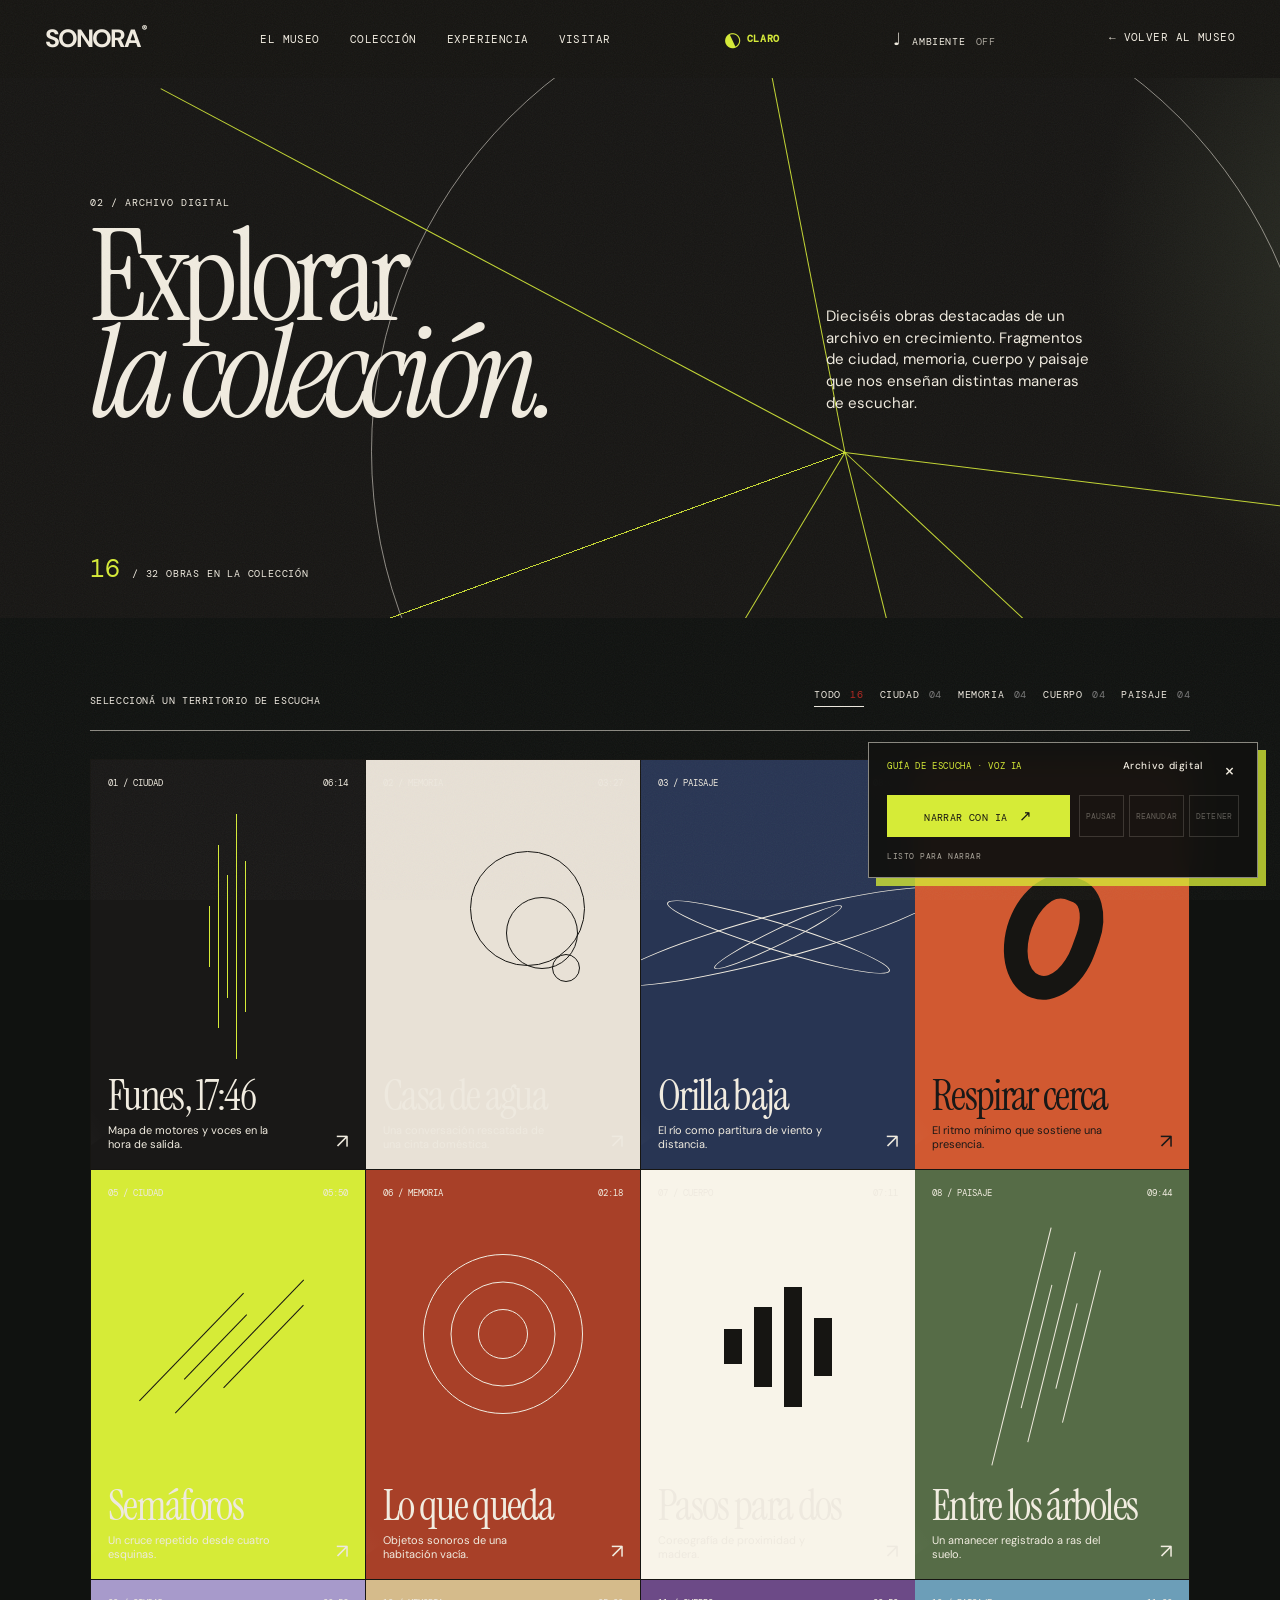
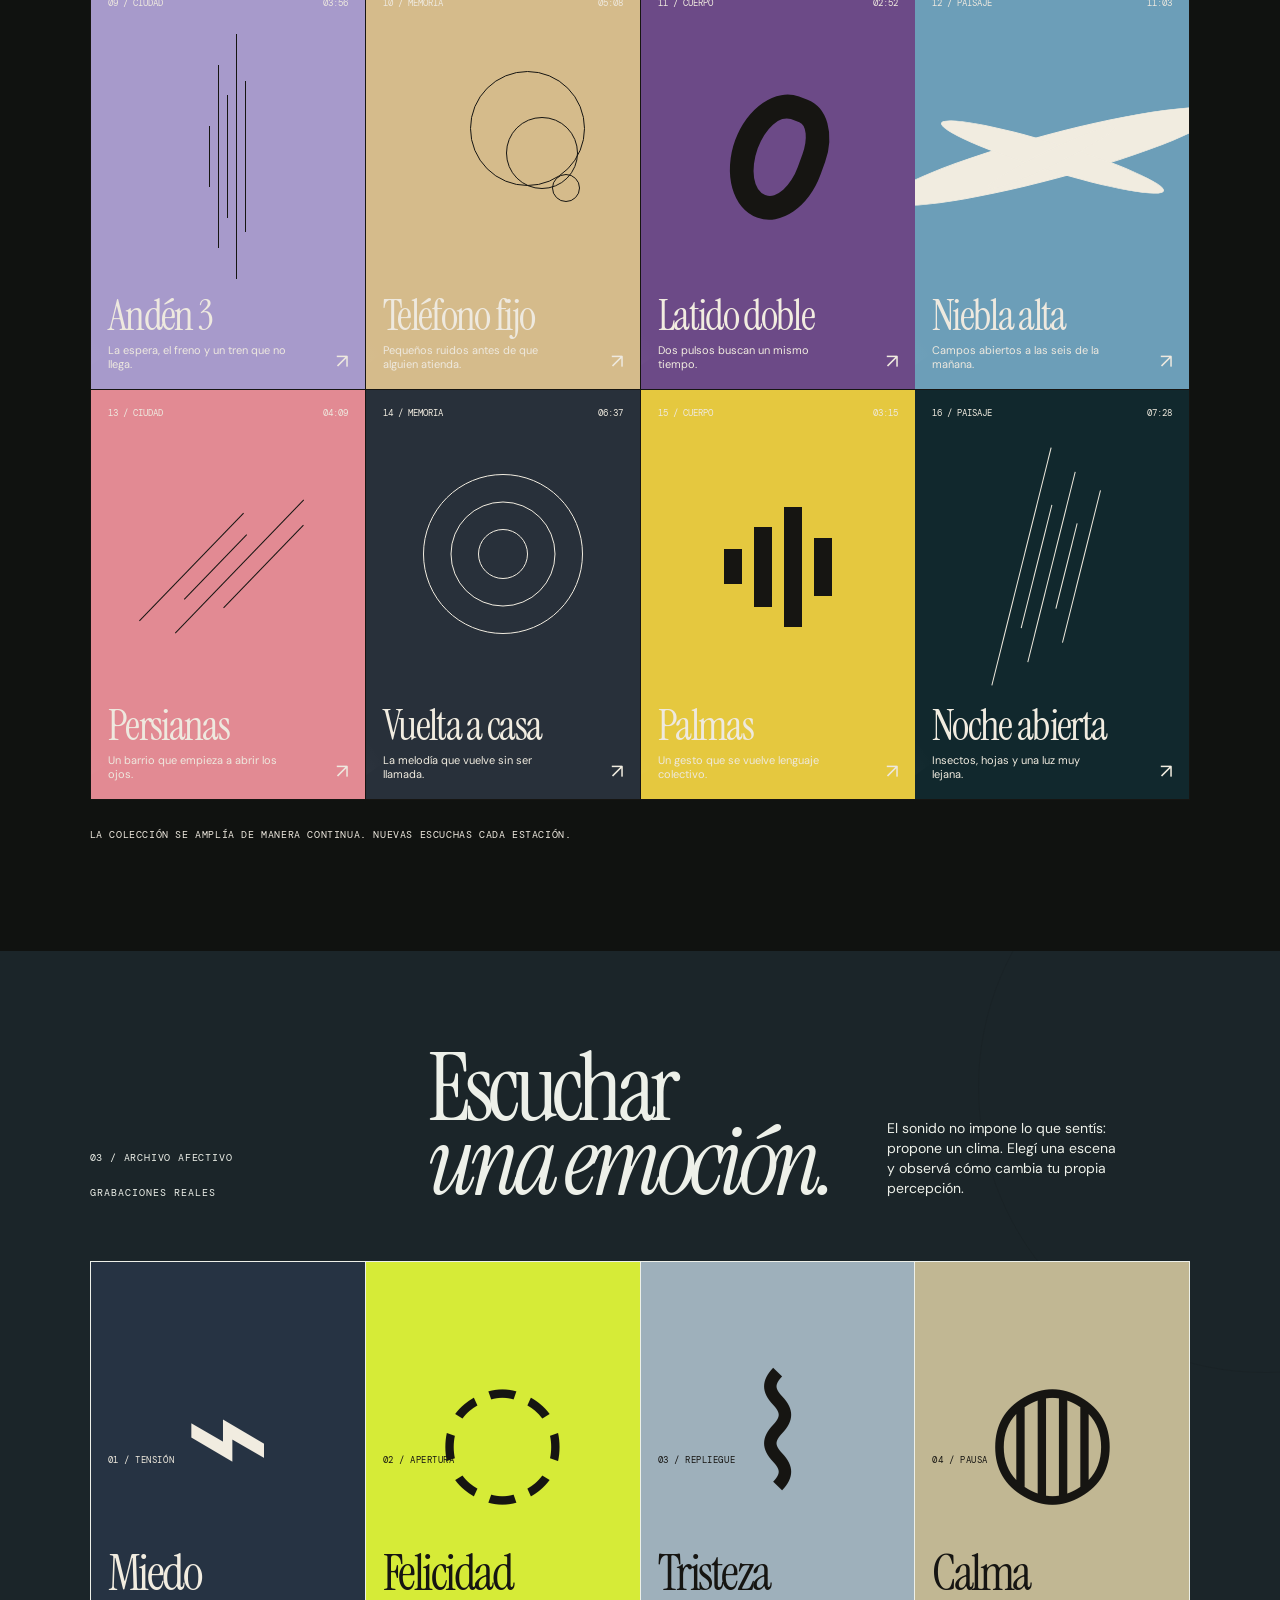
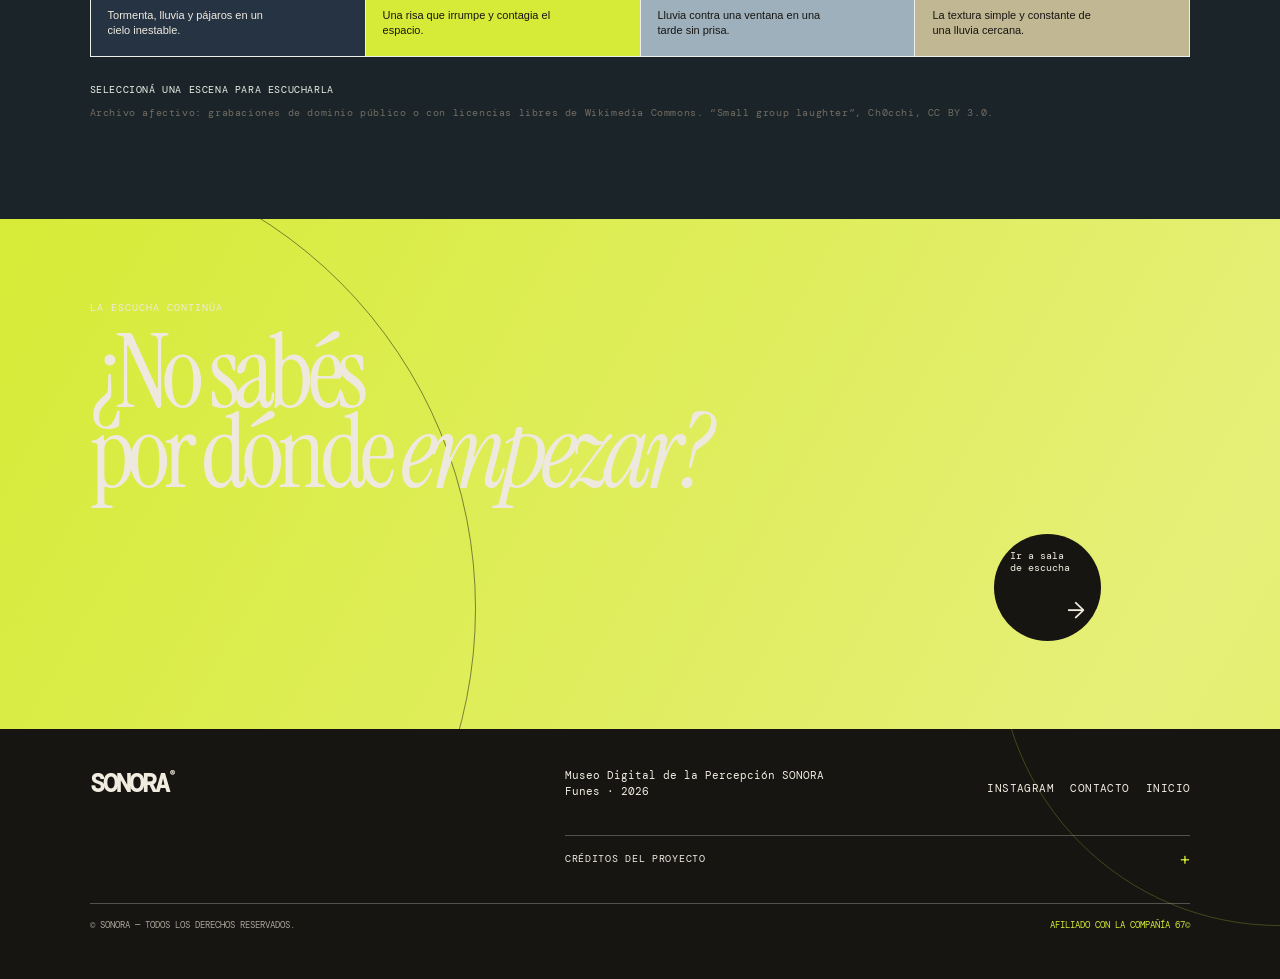
==== coleccion.html @ a147084c "Add files via upload" ====
<!doctype html>
<html lang="es" data-theme="dark">
  <head>
    <meta charset="UTF-8" />
    <meta name="viewport" content="width=device-width, initial-scale=1.0" />
    <meta name="theme-color" content="#171614" />
    <meta name="description" content="Colección completa del Museo Digital de la Percepción Sonora." />
    <title>Archivo — SONORA</title>
    <link rel="stylesheet" href="styles.css" />
    <link rel="stylesheet" href="enhancements.css" />
    <link rel="stylesheet" href="experience.css" />
    <link rel="stylesheet" href="soundrooms.css" />
    <link rel="stylesheet" href="polish.css" />
    <link rel="stylesheet" href="interactions.css" />
    <link rel="stylesheet" href="refinements.css" />
  </head>
  <body class="collection-page">
    <div class="grain" aria-hidden="true"></div>
    <audio id="ambient-music" loop preload="metadata"><source src="https://upload.wikimedia.org/wikipedia/commons/5/50/Nocturne_Op._9_no._2_in_E_flat_major.mp3" type="audio/mpeg" /></audio>
    <header class="site-header collection-header">
      <a class="wordmark" href="assets/easter-egg.png" aria-label="SONORA, sorpresa">SONORA<span>®</span></a>
      <button class="menu-toggle" type="button" aria-expanded="false" aria-controls="navigation"><span></span><span></span><span class="sr-only">Abrir menú</span></button>
      <nav id="navigation" aria-label="Navegación principal">
        <a href="index.html#museo">El museo</a><a href="coleccion.html" aria-current="page">Colección</a><a href="index.html#experiencia">Experiencia</a><a href="visitar.html">Visitar</a>
      </nav>
      <button class="theme-toggle" type="button" data-theme-toggle aria-pressed="false" aria-label="Activar modo oscuro"><span aria-hidden="true">◐</span><b>Oscuro</b></button>
      <button class="ambient-toggle" id="ambient-toggle" type="button" aria-pressed="false"><span class="ambient-icon">♩</span> Ambiente <b>OFF</b></button>
      <a class="header-cta" href="index.html">← Volver al museo</a>
    </header>
    <main>
      <section class="archive-hero" aria-labelledby="archive-title" data-narrator data-narrator-id="archivo" data-narrator-title="Archivo digital" data-narration="Entraste al archivo digital de SONORA. Dieciséis obras destacadas forman parte de una colección en crecimiento: fragmentos de ciudad, memoria, cuerpo y paisaje que enseñan distintas maneras de escuchar.">
        <p class="eyebrow">02 / Archivo digital</p>
        <div class="archive-title-row"><h1 id="archive-title">Explorar<br /><em>la colección.</em></h1><p>Dieciséis obras destacadas de un archivo en crecimiento. Fragmentos de ciudad, memoria, cuerpo y paisaje que nos enseñan distintas maneras de escuchar.</p></div>
        <div class="archive-counter"><span id="work-count">16</span> / 32 obras en la colección</div>
        <div class="archive-line" aria-hidden="true"><i></i><i></i><i></i><i></i><i></i><i></i><i></i></div>
      </section>
      <section class="archive-content" aria-label="Obras de la colección">
        <div class="archive-toolbar"><p>Seleccioná un territorio de escucha</p><div class="filters" role="group" aria-label="Filtrar colección">
          <button class="filter active" type="button" data-filter="all">Todo <span>16</span></button><button class="filter" type="button" data-filter="ciudad">Ciudad <span>04</span></button><button class="filter" type="button" data-filter="memoria">Memoria <span>04</span></button><button class="filter" type="button" data-filter="cuerpo">Cuerpo <span>04</span></button><button class="filter" type="button" data-filter="paisaje">Paisaje <span>04</span></button>
        </div></div>
        <div class="archive-grid">
          <article class="archive-work work-charcoal" data-category="ciudad" tabindex="0"><div class="work-meta"><span>01 / CIUDAD</span><span>06:14</span></div><div class="art-bars" aria-hidden="true"><i></i><i></i><i></i><i></i><i></i></div><div><h2>Funes, 17:46</h2><p>Mapa de motores y voces en la hora de salida.</p></div><span class="work-open">↗</span></article>
          <article class="archive-work work-bone" data-category="memoria" tabindex="0"><div class="work-meta"><span>02 / MEMORIA</span><span>03:27</span></div><div class="art-circles" aria-hidden="true"><i></i><i></i><i></i></div><div><h2>Casa de agua</h2><p>Una conversación rescatada de una cinta doméstica.</p></div><span class="work-open">↗</span></article>
          <article class="archive-work work-blue" data-category="paisaje" tabindex="0"><div class="work-meta"><span>03 / PAISAJE</span><span>08:02</span></div><div class="art-tide" aria-hidden="true"><i></i><i></i><i></i></div><div><h2>Orilla baja</h2><p>El río como partitura de viento y distancia.</p></div><span class="work-open">↗</span></article>
          <article class="archive-work work-orange" data-category="cuerpo" tabindex="0"><div class="work-meta"><span>04 / CUERPO</span><span>04:41</span></div><div class="art-body" aria-hidden="true"><i></i></div><div><h2>Respirar cerca</h2><p>El ritmo mínimo que sostiene una presencia.</p></div><span class="work-open">↗</span></article>
          <article class="archive-work work-acid" data-category="ciudad" tabindex="0"><div class="work-meta"><span>05 / CIUDAD</span><span>05:50</span></div><div class="art-gridline" aria-hidden="true"><i></i><i></i><i></i><i></i></div><div><h2>Semáforos</h2><p>Un cruce repetido desde cuatro esquinas.</p></div><span class="work-open">↗</span></article>
          <article class="archive-work work-rust" data-category="memoria" tabindex="0"><div class="work-meta"><span>06 / MEMORIA</span><span>02:18</span></div><div class="art-spiral" aria-hidden="true"><i></i><i></i><i></i></div><div><h2>Lo que queda</h2><p>Objetos sonoros de una habitación vacía.</p></div><span class="work-open">↗</span></article>
          <article class="archive-work work-cream" data-category="cuerpo" tabindex="0"><div class="work-meta"><span>07 / CUERPO</span><span>07:11</span></div><div class="art-steps" aria-hidden="true"><i></i><i></i><i></i><i></i></div><div><h2>Pasos para dos</h2><p>Coreografía de proximidad y madera.</p></div><span class="work-open">↗</span></article>
          <article class="archive-work work-green" data-category="paisaje" tabindex="0"><div class="work-meta"><span>08 / PAISAJE</span><span>09:44</span></div><div class="art-forest" aria-hidden="true"><i></i><i></i><i></i><i></i><i></i></div><div><h2>Entre los árboles</h2><p>Un amanecer registrado a ras del suelo.</p></div><span class="work-open">↗</span></article>
          <article class="archive-work work-lilac" data-category="ciudad" tabindex="0"><div class="work-meta"><span>09 / CIUDAD</span><span>03:56</span></div><div class="art-bars" aria-hidden="true"><i></i><i></i><i></i><i></i><i></i></div><div><h2>Andén 3</h2><p>La espera, el freno y un tren que no llega.</p></div><span class="work-open">↗</span></article>
          <article class="archive-work work-sand" data-category="memoria" tabindex="0"><div class="work-meta"><span>10 / MEMORIA</span><span>05:08</span></div><div class="art-circles" aria-hidden="true"><i></i><i></i><i></i></div><div><h2>Teléfono fijo</h2><p>Pequeños ruidos antes de que alguien atienda.</p></div><span class="work-open">↗</span></article>
          <article class="archive-work work-violet" data-category="cuerpo" tabindex="0"><div class="work-meta"><span>11 / CUERPO</span><span>02:52</span></div><div class="art-body" aria-hidden="true"><i></i></div><div><h2>Latido doble</h2><p>Dos pulsos buscan un mismo tiempo.</p></div><span class="work-open">↗</span></article>
          <article class="archive-work work-sky" data-category="paisaje" tabindex="0"><div class="work-meta"><span>12 / PAISAJE</span><span>11:03</span></div><div class="art-tide" aria-hidden="true"><i></i><i></i><i></i></div><div><h2>Niebla alta</h2><p>Campos abiertos a las seis de la mañana.</p></div><span class="work-open">↗</span></article>
          <article class="archive-work work-pink" data-category="ciudad" tabindex="0"><div class="work-meta"><span>13 / CIUDAD</span><span>04:09</span></div><div class="art-gridline" aria-hidden="true"><i></i><i></i><i></i><i></i></div><div><h2>Persianas</h2><p>Un barrio que empieza a abrir los ojos.</p></div><span class="work-open">↗</span></article>
          <article class="archive-work work-ink" data-category="memoria" tabindex="0"><div class="work-meta"><span>14 / MEMORIA</span><span>06:37</span></div><div class="art-spiral" aria-hidden="true"><i></i><i></i><i></i></div><div><h2>Vuelta a casa</h2><p>La melodía que vuelve sin ser llamada.</p></div><span class="work-open">↗</span></article>
          <article class="archive-work work-yellow" data-category="cuerpo" tabindex="0"><div class="work-meta"><span>15 / CUERPO</span><span>03:15</span></div><div class="art-steps" aria-hidden="true"><i></i><i></i><i></i><i></i></div><div><h2>Palmas</h2><p>Un gesto que se vuelve lenguaje colectivo.</p></div><span class="work-open">↗</span></article>
          <article class="archive-work work-night" data-category="paisaje" tabindex="0"><div class="work-meta"><span>16 / PAISAJE</span><span>07:28</span></div><div class="art-forest" aria-hidden="true"><i></i><i></i><i></i><i></i><i></i></div><div><h2>Noche abierta</h2><p>Insectos, hojas y una luz muy lejana.</p></div><span class="work-open">↗</span></article>
        </div>
        <p class="archive-note">La colección se amplía de manera continua. Nuevas escuchas cada estación.</p>
      </section>
      <section class="emotion-archive" aria-labelledby="emotion-title" data-narrator data-narrator-id="afectivo" data-narrator-title="Archivo afectivo" data-narration="En el Archivo afectivo, el sonido no impone lo que sentís: propone un clima. Elegí una escena de miedo, felicidad, tristeza o calma, y observá cómo cambia tu propia percepción.">
        <div class="emotion-heading"><div><span class="section-index">03 / ARCHIVO AFECTIVO</span><p class="eyebrow">Grabaciones reales</p></div><h2 id="emotion-title">Escuchar<br /><em>una emoción.</em></h2><p>El sonido no impone lo que sentís: propone un clima. Elegí una escena y observá cómo cambia tu propia percepción.</p></div>
        <audio id="emotion-player" preload="none"></audio>
        <div class="emotion-grid">
          <button class="emotion-card emotion-fear" type="button" data-emotion="miedo"><span>01 / TENSIÓN</span><div class="emotion-mark">⌁</div><h3>Miedo</h3><p>Tormenta, lluvia y pájaros en un cielo inestable.</p><b>ESCUCHAR ↗</b></button>
          <button class="emotion-card emotion-joy" type="button" data-emotion="felicidad"><span>02 / APERTURA</span><div class="emotion-mark">◌</div><h3>Felicidad</h3><p>Una risa que irrumpe y contagia el espacio.</p><b>ESCUCHAR ↗</b></button>
          <button class="emotion-card emotion-sad" type="button" data-emotion="tristeza"><span>03 / REPLIEGUE</span><div class="emotion-mark">⌇</div><h3>Tristeza</h3><p>Lluvia contra una ventana en una tarde sin prisa.</p><b>ESCUCHAR ↗</b></button>
          <button class="emotion-card emotion-calm" type="button" data-emotion="calma"><span>04 / PAUSA</span><div class="emotion-mark">◍</div><h3>Calma</h3><p>La textura simple y constante de una lluvia cercana.</p><b>ESCUCHAR ↗</b></button>
        </div>
        <p class="emotion-status" id="emotion-status" aria-live="polite">SELECCIONÁ UNA ESCENA PARA ESCUCHARLA</p>
        <p class="emotion-credit">Archivo afectivo: grabaciones de dominio público o con licencias libres de Wikimedia Commons. “Small group laughter”, Ch0cchi, CC BY 3.0.</p>
      </section>
      <section class="archive-cta"><p class="eyebrow">La escucha continúa</p><h2>¿No sabés<br />por dónde <em>empezar?</em></h2><a class="circle-link" href="index.html#experiencia"><span>Ir a sala<br />de escucha</span><b>→</b></a></section>
    </main>
    <footer><a class="wordmark" href="index.html">SONORA<span>®</span></a><p>Museo Digital de la Percepción SONORA<br />Funes · 2026</p><div class="footer-links"><a href="https://instagram.com/fran.dubua/" target="_blank" rel="noreferrer">Instagram</a><button class="contact-copy" type="button" data-contact-email="riojinzxc@gmail.com">Contacto</button><a href="index.html">Inicio</a></div><details class="credits"><summary>Créditos del proyecto <span>+</span></summary><dl><div><dt>Director del Proyecto</dt><dd>Dubois Francisco</dd></div><div><dt>Programador Principal</dt><dd>Dubois Francisco</dd></div><div><dt>Desarrollador web</dt><dd>Da Campo Santiago</dd></div><div><dt>Diseñador UX/UI</dt><dd>Da Campo Santiago</dd></div><div><dt>Diseñador gráfico</dt><dd>Da Campo Santiago, Gemini, ChatGPT</dd></div><div><dt>Director creativo</dt><dd>Da Campo Santiago</dd></div><div><dt>Investigación y contenido</dt><dd>Dubois Francisco, ChatGPT</dd></div><div><dt>Edición de audio</dt><dd>Dubois Francisco</dd></div><div><dt>Testing</dt><dd>Da Campo Santiago, Mosto Joaquín</dd></div><div><dt>Agradecimientos</dt><dd>Soledad Lanzini, 4to "B"</dd></div></dl></details><small><span>© SONORA — Todos los derechos reservados.</span><span class="affiliate">Afiliado con la Compañía 67©</span></small></footer>
    <script src="museum-sounds.js"></script>
    <script src="ambient.js"></script>
    <script src="emotion-sounds.js"></script>
    <script src="coleccion.js"></script>
    <script src="narrator.js"></script>
    <script src="museum-ui.js"></script>
  </body>
</html>
---- styles.css ----
@import url('https://fonts.googleapis.com/css2?family=DM+Mono&family=DM+Sans:wght@400;500;700&family=Instrument+Serif:ital@0;1&display=swap');

:root{--ink:#161512;--cream:#f1ece0;--paper:#d9d0c0;--acid:#d6eb37;--rust:#c44a29;--red:#b52620;--mono:'DM Mono',monospace;--sans:'DM Sans',sans-serif;--serif:'Instrument Serif',Georgia,serif}*{box-sizing:border-box}html{scroll-behavior:smooth}body{margin:0;background:var(--cream);color:var(--ink);font-family:var(--sans);font-size:16px}.grain{position:fixed;inset:0;z-index:20;pointer-events:none;opacity:.055;background-image:url("data:image/svg+xml,%3Csvg viewBox='0 0 180 180' xmlns='http://www.w3.org/2000/svg'%3E%3Cfilter id='n'%3E%3CfeTurbulence type='fractalNoise' baseFrequency='.95' numOctaves='4' stitchTiles='stitch'/%3E%3C/filter%3E%3Crect width='100%25' height='100%25' filter='url(%23n)' opacity='.9'/%3E%3C/svg%3E")}.site-header{height:78px;padding:0 3.5vw;display:flex;align-items:center;justify-content:space-between;border-bottom:1px solid rgba(22,21,18,.24);position:absolute;left:0;right:0;z-index:4;color:var(--cream)}.wordmark{font-weight:700;letter-spacing:-.08em;font-size:25px;text-decoration:none;color:inherit}.wordmark span{font-family:var(--mono);font-size:8px;vertical-align:top;letter-spacing:0;margin-left:2px}.site-header nav{display:flex;gap:30px}.site-header nav a,.header-cta,footer a{font:11px var(--mono);color:inherit;text-decoration:none;text-transform:uppercase;letter-spacing:.04em}.header-cta{border-bottom:1px solid currentColor;padding-bottom:4px}.header-cta span{font-size:15px;margin-left:5px}.menu-toggle{display:none}.hero{min-height:800px;height:100vh;position:relative;overflow:hidden;background:#171614;color:var(--cream);padding:110px 7vw 38px}.hero-topline{font:10px var(--mono);display:flex;justify-content:space-between;letter-spacing:.08em}.hero-content{position:relative;z-index:2;margin-top:clamp(60px,12vh,150px);max-width:760px}.eyebrow{font:10px var(--mono);text-transform:uppercase;letter-spacing:.1em;margin:0 0 19px}.hero h1,h2{font:clamp(65px,9.4vw,150px)/.77 var(--serif);letter-spacing:-.055em;font-weight:400;margin:0}.hero h1 em,h2 em{font-weight:400}.hero-intro{display:flex;align-items:end;gap:35px;margin:42px 0 0 25%;max-width:480px}.hero-intro p{font-size:14px;line-height:1.45;margin:0;max-width:215px}.circle-link{display:flex;flex:none;width:107px;height:107px;border-radius:50%;background:var(--acid);color:var(--ink);padding:16px;text-decoration:none;justify-content:space-between;flex-direction:column;font:10px/1.2 var(--mono)}.circle-link b{font:23px var(--sans);align-self:flex-end}.hero-art{position:absolute;right:-7vw;bottom:-13vh;width:min(64vw,800px);height:min(64vw,800px)}.sun{background:var(--acid);width:24%;aspect-ratio:1;border-radius:50%;position:absolute;top:5%;left:43%;z-index:1}.arch{position:absolute;border:1px solid rgba(241,236,224,.72);border-bottom:0;border-radius:50% 50% 0 0}.arch-one{width:75%;height:105%;bottom:0;left:11%}.arch-two{width:51%;height:71%;bottom:0;left:23%}.arch-three{width:27%;height:37%;bottom:0;left:35%}.hero-art p{position:absolute;z-index:2;bottom:11%;left:0;font:10px/1.25 var(--mono);letter-spacing:.08em}.scroll-cue{position:absolute;bottom:35px;right:7vw;font:10px var(--mono);letter-spacing:.06em;display:flex;align-items:center;gap:10px}.scroll-cue span{display:block;height:1px;width:48px;background:var(--cream)}.manifesto{padding:150px 7vw;display:grid;grid-template-columns:18% 1fr 250px;gap:5vw;align-items:start}.section-index{font:10px var(--mono);letter-spacing:.08em}.manifesto h2,.collection h2,.lab-copy h2,.visit h2{font-size:clamp(52px,6.7vw,103px);line-height:.8}.large-copy{font-size:19px;line-height:1.45;max-width:575px;margin:52px 0 32px}.text-link{font:11px var(--mono);text-transform:uppercase;color:inherit;letter-spacing:.04em;text-decoration:none;border-bottom:1px solid;padding-bottom:6px}.text-link span{font:17px var(--sans);margin-left:9px}.quote-card{background:var(--rust);color:var(--cream);min-height:355px;padding:27px;position:relative;overflow:hidden}.quote-mark{font:68px/1 var(--serif)}blockquote{font:31px/.93 var(--serif);margin:35px 0 35px}cite{font:9px var(--mono);font-style:normal;text-transform:uppercase}.quote-lines{position:absolute;bottom:-4px;right:-25px;width:180px;height:90px;display:flex;align-items:flex-end;gap:4px;opacity:.75}.quote-lines i{width:1px;background:var(--cream);transform-origin:bottom}.quote-lines i:nth-child(1){height:25%}.quote-lines i:nth-child(2){height:86%}.quote-lines i:nth-child(3){height:48%}.quote-lines i:nth-child(4){height:100%}.quote-lines i:nth-child(5){height:63%}.quote-lines i:nth-child(6){height:87%}.collection{padding:75px 3.5vw 100px;border-top:1px solid var(--ink)}.section-heading{padding:0 3.5vw 65px;display:flex;align-items:end;justify-content:space-between}.section-heading .eyebrow{margin-top:20px;margin-bottom:0}.room-grid{display:grid;grid-template-columns:repeat(4,1fr);border-top:1px solid var(--ink);border-left:1px solid var(--ink)}.room{height:515px;border-right:1px solid var(--ink);border-bottom:1px solid var(--ink);padding:17px;position:relative;overflow:hidden;cursor:pointer;transition:transform .3s ease,box-shadow .3s ease}.room:hover,.room:focus-visible{transform:translateY(-8px);box-shadow:0 12px 0 var(--ink);z-index:1;outline:none}.room-number,.room-type{font:10px var(--mono);position:relative;z-index:1}.room-type{float:right}.room h3{font:45px/.83 var(--serif);letter-spacing:-.04em;position:absolute;z-index:2;left:17px;bottom:62px;margin:0}.room p{font-size:12px;line-height:1.3;position:absolute;left:17px;bottom:19px;margin:0;max-width:160px}.room-arrow{position:absolute;right:18px;bottom:18px;font-size:21px}.room-dark{background:#171614;color:var(--cream)}.room-paper{background:#e5dfd4}.room-red{background:var(--red);color:var(--cream)}.room-line{background:var(--acid)}.room-visual{position:absolute;inset:50px 0 100px}.pulse-visual{display:flex;align-items:center;justify-content:center;gap:10px}.pulse-visual i{display:block;width:1px;background:var(--acid);animation:pulse 1.6s infinite ease-in-out}.pulse-visual i:nth-child(1){height:35%}.pulse-visual i:nth-child(2){height:73%;animation-delay:.2s}.pulse-visual i:nth-child(3){height:100%;animation-delay:.4s}.pulse-visual i:nth-child(4){height:55%;animation-delay:.6s}@keyframes pulse{50%{transform:scaleY(.35)}}.paper-visual span{font:110px var(--serif);position:absolute;left:14%;top:20%;color:rgba(22,21,18,.14)}.paper-visual i{position:absolute;border:1px solid var(--ink);border-radius:50%;width:145px;aspect-ratio:1;left:32%;top:13%}.paper-visual i:nth-of-type(2){width:95px;left:44%;top:27%}.paper-visual i:nth-of-type(3){width:40px;left:57%;top:43%}.ear-visual div{width:150px;height:190px;border-radius:50% 48% 52% 47%;border:34px solid var(--cream);border-left-width:22px;transform:rotate(-27deg);margin:27px auto}.line-visual{display:flex;justify-content:center;align-items:center;gap:9px}.line-visual i{display:block;border:1px solid var(--ink);height:190px;width:35px;border-radius:50%;transform:rotate(34deg)}.line-visual i:nth-child(2){height:120px}.line-visual i:nth-child(3){height:230px}.line-visual i:nth-child(4){height:80px}.line-visual i:nth-child(5){height:160px}.collection-footer{display:flex;justify-content:space-between;padding:25px 3.5vw 0}.collection-footer p{font:11px var(--mono);margin:0}.listening-lab{display:grid;grid-template-columns:1fr 1fr;min-height:720px;background:#25241f;color:var(--cream)}.lab-copy{padding:11vw 9vw}.lab-copy>p:not(.eyebrow):not(.small-note){font-size:15px;line-height:1.45;max-width:340px;margin:42px 0}.small-note{font:10px var(--mono);color:#b5b0a8}.sound-console{background:#121210;padding:25px 9%;display:flex;flex-direction:column;align-items:center;position:relative;overflow:hidden}.console-header{width:100%;font:10px var(--mono);letter-spacing:.04em;display:flex;justify-content:space-between}.console-header span:last-child{color:var(--acid)}.sound-orbit{width:330px;aspect-ratio:1;margin:auto;position:relative}.orbit{position:absolute;border:1px solid rgba(241,236,224,.65);border-radius:50%;left:50%;top:50%;transform:translate(-50%,-50%)}.orbit-a{width:100%;height:46%;animation:spin 13s infinite linear}.orbit-b{height:100%;width:46%;animation:spin 10s infinite reverse linear}.core{width:24%;aspect-ratio:1;border-radius:50%;background:var(--acid);position:absolute;left:38%;top:38%;box-shadow:0 0 35px rgba(214,235,55,.3);transition:transform .2s}.is-playing .core{animation:breathe 1.8s infinite ease-in-out}@keyframes spin{to{transform:translate(-50%,-50%) rotate(360deg)}}@keyframes breathe{50%{transform:scale(1.35)}}.play-button{width:110px;height:110px;border:1px solid var(--cream);border-radius:50%;background:transparent;color:var(--cream);margin:-35px 0 28px;position:relative;z-index:1;cursor:pointer;font:10px var(--mono);text-transform:uppercase;display:flex;flex-direction:column;align-items:center;justify-content:center;gap:7px;transition:.25s}.play-button:hover{background:var(--acid);border-color:var(--acid);color:var(--ink)}.play-icon{font-size:17px}.sound-controls{border-top:1px solid rgba(241,236,224,.4);padding-top:18px;width:100%;display:grid;grid-template-columns:1fr 1.4fr;gap:15px;font:10px var(--mono);text-transform:uppercase}.sound-controls label{display:flex;flex-direction:column;gap:8px}.sound-controls select{appearance:none;background:transparent;color:var(--cream);border:0;border-bottom:1px solid rgba(241,236,224,.6);padding:0 0 7px;font:12px var(--sans)}.sound-controls option{color:var(--ink)}input[type=range]{accent-color:var(--acid);width:100%}output{color:var(--acid);text-transform:none}.waveform{height:22px;width:100%;margin-top:25px;background:repeating-linear-gradient(90deg,transparent 0 7px,var(--acid) 7px 8px,transparent 8px 14px);mask-image:linear-gradient(135deg,transparent 0 5%,#000 5% 15%,transparent 15% 22%,#000 22% 44%,transparent 44% 55%,#000 55% 70%,transparent 70% 80%,#000 80% 100%);opacity:.8}.visit{background:var(--paper);min-height:680px;display:grid;grid-template-columns:45% 1fr}.visit-art{position:relative;overflow:hidden;background:#ded6c7}.ripple{position:absolute;border:1px solid var(--ink);width:130%;aspect-ratio:1;border-radius:50%;left:-65%;top:50%;transform:translateY(-50%)}.r2{width:105%;left:-52.5%}.r3{width:80%;left:-40%}.r4{width:55%;left:-27.5%;background:var(--acid)}.visit-content{padding:10vw 7vw 5vw;display:flex;flex-direction:column;justify-content:space-between}.visit h2{font-size:clamp(64px,7.5vw,116px)}.visit-bottom{display:flex;align-items:end;justify-content:space-between;gap:25px}.visit-bottom p{font-size:14px;line-height:1.4;max-width:220px;margin:0}.button-light{background:var(--ink);color:var(--cream);padding:17px 20px;text-decoration:none;font:10px var(--mono);text-transform:uppercase;white-space:nowrap}.button-light span{font-size:15px;margin-left:12px}footer{min-height:250px;padding:38px 7vw;display:grid;grid-template-columns:1.5fr 1fr 1fr;gap:25px;background:var(--ink);color:var(--cream)}footer p{font:11px/1.5 var(--mono);margin:0}footer>div{display:flex;gap:16px;justify-content:end}footer small{grid-column:1/-1;border-top:1px solid rgba(241,236,224,.28);padding-top:15px;font:9px var(--mono);text-transform:uppercase;color:#aaa59b}.sr-only{position:absolute;width:1px;height:1px;overflow:hidden;clip:rect(0,0,0,0)}
@media(max-width:800px){.site-header{height:65px;padding:0 5vw}.site-header nav,.header-cta{display:none}.menu-toggle{display:flex;width:32px;height:24px;border:0;background:transparent;padding:3px 0;flex-direction:column;justify-content:space-around}.menu-toggle span:not(.sr-only){height:1px;background:var(--cream);width:100%;display:block}.site-header nav.open{display:flex;position:absolute;top:65px;right:0;left:0;background:var(--ink);padding:24px 5vw;flex-direction:column;gap:20px}.hero{min-height:680px;padding:90px 7vw 28px}.hero-content{margin-top:70px}.hero-intro{margin:30px 0 0;gap:22px}.hero-art{width:105vw;right:-40vw;bottom:-3vh}.scroll-cue{display:none}.manifesto{padding:90px 7vw;grid-template-columns:1fr;gap:35px}.quote-card{max-width:350px}.section-heading{padding:0 3.5vw 38px;display:block}.section-heading h2{margin-top:32px}.room-grid{grid-template-columns:1fr 1fr}.room{height:400px}.collection-footer{gap:25px;align-items:start;flex-direction:column}.listening-lab{grid-template-columns:1fr}.lab-copy{padding:90px 9vw 55px}.sound-console{min-height:610px;padding:22px 9%}.visit{grid-template-columns:1fr}.visit-art{height:270px}.ripple{left:-35%;top:100%}.r2{left:-23%}.r3{left:-10%}.r4{left:2%}.visit-content{min-height:540px;padding:70px 7vw 45px}footer{grid-template-columns:1fr 1fr;padding:34px 7vw}footer>div{justify-content:start;flex-direction:column;gap:10px}footer small{grid-column:1/-1}}
@media(max-width:450px){.hero h1{font-size:68px}.hero-intro p{font-size:13px}.circle-link{width:92px;height:92px}.room-grid{grid-template-columns:1fr}.room{height:370px}.room h3{font-size:47px}.visit-bottom{align-items:start;flex-direction:column}.sound-orbit{width:260px}footer{grid-template-columns:1fr}.manifesto h2,.collection h2,.lab-copy h2,.visit h2{font-size:60px}}

/* Página de colección */
.collection-page{background:var(--cream)}.collection-header{position:relative;background:var(--ink)}.archive-hero{background:var(--ink);color:var(--cream);padding:118px 7vw 75px;min-height:540px;position:relative;overflow:hidden}.archive-title-row{display:flex;justify-content:space-between;align-items:end;position:relative;z-index:1}.archive-title-row h1{font:clamp(76px,10vw,154px)/.76 var(--serif);font-weight:400;letter-spacing:-.06em;margin:0}.archive-title-row p{font-size:15px;line-height:1.45;width:265px;margin:0 9% 8px 0}.archive-counter{position:absolute;bottom:33px;z-index:1;font:10px var(--mono);letter-spacing:.08em;text-transform:uppercase}.archive-counter span{color:var(--acid);font-size:25px;margin-right:4px}.archive-line{position:absolute;right:-3vw;bottom:-24vw;width:74vw;height:74vw;border-radius:50%;border:1px solid rgba(241,236,224,.55)}.archive-line i{position:absolute;left:50%;top:50%;width:82%;height:1px;background:var(--acid);transform-origin:left center;opacity:.9}.archive-line i:nth-child(1){transform:rotate(7deg)}.archive-line i:nth-child(2){transform:rotate(43deg)}.archive-line i:nth-child(3){transform:rotate(76deg)}.archive-line i:nth-child(4){transform:rotate(121deg)}.archive-line i:nth-child(5){transform:rotate(160deg)}.archive-line i:nth-child(6){transform:rotate(208deg)}.archive-line i:nth-child(7){transform:rotate(259deg)}.archive-content{padding:70px 7vw 110px}.archive-toolbar{border-bottom:1px solid var(--ink);padding-bottom:23px;margin-bottom:28px;display:flex;justify-content:space-between;align-items:end;gap:25px}.archive-toolbar>p,.filter{font:10px var(--mono);text-transform:uppercase;letter-spacing:.06em}.archive-toolbar>p{margin:0}.filters{display:flex;gap:16px;flex-wrap:wrap;justify-content:end}.filter{background:transparent;border:0;border-bottom:1px solid transparent;padding:0 0 5px;cursor:pointer;color:var(--ink)}.filter span{color:#777;margin-left:3px}.filter:hover,.filter.active{border-bottom-color:var(--ink)}.filter.active span{color:var(--red)}.archive-grid{display:grid;grid-template-columns:repeat(4,1fr);border-top:1px solid var(--ink);border-left:1px solid var(--ink)}.archive-work{height:410px;position:relative;padding:17px;border-right:1px solid var(--ink);border-bottom:1px solid var(--ink);overflow:hidden;display:flex;flex-direction:column;justify-content:space-between;cursor:pointer;transition:transform .25s ease,box-shadow .25s ease}.archive-work:hover,.archive-work:focus-visible{transform:translateY(-7px);box-shadow:0 8px 0 var(--ink);z-index:2;outline:0}.archive-work[hidden]{display:none}.work-meta{font:9px var(--mono);display:flex;justify-content:space-between;position:relative;z-index:1}.archive-work h2{font:42px/.83 var(--serif);letter-spacing:-.04em;margin:0 0 9px}.archive-work p{font-size:11px;line-height:1.32;max-width:180px;margin:0}.work-open{position:absolute;right:16px;bottom:15px;font-size:20px}.work-charcoal{background:#191817;color:var(--cream)}.work-bone{background:#e8e1d6}.work-blue{background:#283553;color:#f1ece0}.work-orange{background:#d15931;color:#191817}.work-acid{background:var(--acid)}.work-rust{background:#a84028;color:var(--cream)}.work-cream{background:#f8f4e9}.work-green{background:#566c47;color:var(--cream)}.archive-work [class^="art-"]{position:absolute;inset:54px 0 110px}.art-bars{display:flex;justify-content:center;align-items:center;gap:8px}.art-bars i{display:block;width:1px;background:var(--acid);height:25%}.art-bars i:nth-child(2){height:75%}.art-bars i:nth-child(3){height:50%}.art-bars i:nth-child(4){height:100%}.art-bars i:nth-child(5){height:62%}.art-circles i{position:absolute;width:115px;aspect-ratio:1;border:1px solid var(--ink);border-radius:50%;left:38%;top:15%}.art-circles i:nth-child(2){width:72px;left:51%;top:34%}.art-circles i:nth-child(3){width:28px;left:68%;top:57%}.art-tide{display:flex;align-items:center;justify-content:center}.art-tide i{position:absolute;width:125%;height:45px;border:1px solid var(--cream);border-radius:50%;transform:rotate(-15deg)}.art-tide i:nth-child(2){width:85%;height:28px;transform:rotate(17deg)}.art-tide i:nth-child(3){width:52%;height:16px;transform:rotate(-26deg)}.art-body{display:flex;justify-content:center;align-items:center}.art-body i{width:92px;height:128px;border:24px solid var(--ink);border-radius:50% 42% 49% 52%;transform:rotate(20deg)}.art-gridline{display:flex;justify-content:center;gap:23px;align-items:center}.art-gridline i{width:1px;height:150px;background:var(--ink);transform:rotate(44deg)}.art-gridline i:nth-child(2){height:90px}.art-gridline i:nth-child(3){height:185px}.art-gridline i:nth-child(4){height:115px}.art-spiral i{position:absolute;left:50%;top:45%;border:1px solid var(--cream);border-radius:50%;transform:translate(-50%,-50%);width:160px;aspect-ratio:1}.art-spiral i:nth-child(2){width:105px}.art-spiral i:nth-child(3){width:50px}.art-steps{display:flex;justify-content:center;align-items:center;gap:12px}.art-steps i{display:block;background:var(--ink);width:18px;height:35px}.art-steps i:nth-child(2){height:80px}.art-steps i:nth-child(3){height:120px}.art-steps i:nth-child(4){height:58px}.art-forest{display:flex;justify-content:center;align-items:center;gap:14px}.art-forest i{display:block;width:1px;background:var(--cream);height:100%;transform:rotate(14deg)}.art-forest i:nth-child(2){height:52%}.art-forest i:nth-child(3){height:80%}.art-forest i:nth-child(4){height:36%}.art-forest i:nth-child(5){height:64%}.archive-note{font:10px var(--mono);text-transform:uppercase;letter-spacing:.06em;margin:28px 0 0}.archive-cta{background:var(--acid);min-height:510px;padding:82px 7vw;position:relative;overflow:hidden}.archive-cta h2{font:clamp(65px,8vw,122px)/.78 var(--serif);letter-spacing:-.06em;font-weight:400;margin:0}.archive-cta .circle-link{position:absolute;right:14vw;bottom:88px;background:var(--ink);color:var(--cream)}
@media(max-width:800px){.archive-hero{min-height:570px;padding:90px 7vw 65px}.archive-title-row{display:block}.archive-title-row p{margin:35px 0 0;width:min(300px,100%)}.archive-line{width:100vw;height:100vw;bottom:-48vw;right:-34vw}.archive-toolbar{align-items:start;flex-direction:column}.filters{justify-content:start}.archive-grid{grid-template-columns:1fr 1fr}.archive-work{height:370px}.archive-cta{min-height:460px}.archive-cta .circle-link{right:8vw;bottom:55px}}
@media(max-width:450px){.archive-hero{min-height:530px}.archive-title-row h1{font-size:68px}.archive-grid{grid-template-columns:1fr}.archive-work{height:350px}.archive-cta h2{font-size:61px}.archive-cta .circle-link{position:relative;right:auto;bottom:auto;margin-top:48px}.filters{gap:11px}.archive-toolbar{margin-bottom:22px}}

/* Movimiento y nuevas exhibiciones */
.hero-art{animation:hero-drift 13s ease-in-out infinite alternate;will-change:transform}.sun{animation:sun-pulse 5.5s ease-in-out infinite;will-change:transform,box-shadow}.arch{will-change:transform}.arch-one{animation:arch-sway 11s ease-in-out infinite}.arch-two{animation:arch-sway 14s -4s ease-in-out infinite reverse}.arch-three{animation:arch-sway 9s -2s ease-in-out infinite}.hero-art p{animation:caption-float 7s ease-in-out infinite}@keyframes hero-drift{from{transform:translate3d(-.5%,1%,0) rotate(-1deg)}to{transform:translate3d(1.5%,-1.5%,0) rotate(1deg)}}@keyframes sun-pulse{0%,100%{transform:scale(1);box-shadow:0 0 0 rgba(214,235,55,0)}50%{transform:scale(1.12);box-shadow:0 0 50px rgba(214,235,55,.22)}}@keyframes arch-sway{0%,100%{transform:translateX(0) scaleY(1)}50%{transform:translateX(10px) scaleY(1.025)}}@keyframes caption-float{50%{transform:translateY(-9px)}}
.sound-orbit{animation:orbital-drift 9s cubic-bezier(.45,.05,.55,.95) infinite alternate;filter:drop-shadow(0 0 18px rgba(214,235,55,.09));will-change:transform}.sound-orbit::before,.sound-orbit::after{content:"";position:absolute;left:50%;top:50%;border-radius:50%;border:1px solid rgba(214,235,55,.42);pointer-events:none}.sound-orbit::before{width:74%;height:20%;transform:translate(-50%,-50%) rotate(32deg);animation:orbit-slant 11s linear infinite}.sound-orbit::after{width:18%;height:92%;transform:translate(-50%,-50%) rotate(-18deg);border-color:rgba(241,236,224,.3);animation:orbit-slant 16s linear infinite reverse}.orbit{backface-visibility:hidden;will-change:transform}.orbit-a{animation-duration:16s}.orbit-b{animation-duration:12s}.core{animation:core-idle 4.2s ease-in-out infinite;will-change:transform,box-shadow}.is-playing .sound-orbit{animation-duration:5.5s}.is-playing .core{animation:breathe 1.35s ease-in-out infinite;box-shadow:0 0 56px rgba(214,235,55,.55)}@keyframes orbital-drift{0%{transform:rotate(-2deg) scale(.96)}55%{transform:rotate(2deg) scale(1.035)}100%{transform:rotate(-1deg) scale(1)}}@keyframes orbit-slant{to{transform:translate(-50%,-50%) rotate(392deg)}}@keyframes core-idle{0%,100%{transform:scale(.92)}50%{transform:scale(1.08)}}
.work-lilac{background:#a79acb}.work-sand{background:#d5bb8b}.work-violet{background:#6c4a87;color:var(--cream)}.work-sky{background:#6c9eb8}.work-pink{background:#e28a93}.work-ink{background:#28303a;color:var(--cream)}.work-yellow{background:#e5c83f}.work-night{background:#11282d;color:var(--cream)}.work-lilac .art-bars i{background:var(--ink)}.work-sky .art-tide i,.work-night .art-forest i{border-color:var(--cream);background-color:var(--cream)}
@media(prefers-reduced-motion:reduce){*,*::before,*::after{animation-duration:.01ms!important;animation-iteration-count:1!important;scroll-behavior:auto!important}}

/* El museo como organismo en movimiento */
.grain{animation:grain-drift .22s steps(2) infinite;background-size:190px 190px}.site-header{backdrop-filter:blur(2px)}.site-header a,.site-header button{transition:opacity .25s ease,transform .25s ease}.site-header nav a:hover,.header-cta:hover{opacity:.6;transform:translateY(-2px)}.circle-link{transition:transform .5s cubic-bezier(.2,.8,.2,1),box-shadow .5s ease}.circle-link:hover{transform:rotate(11deg) scale(1.09);box-shadow:0 0 0 7px rgba(214,235,55,.13)}.circle-link b{transition:transform .35s ease}.circle-link:hover b{transform:translate(5px,-3px)}@keyframes grain-drift{0%{background-position:0 0}25%{background-position:31% 57%}50%{background-position:77% 18%}75%{background-position:13% 83%}100%{background-position:61% 43%}}

.manifesto{position:relative;overflow:hidden}.manifesto::after{content:"";position:absolute;width:500px;height:500px;border:1px solid rgba(22,21,18,.09);border-radius:50%;right:-260px;bottom:-270px;animation:slow-turn 30s linear infinite;pointer-events:none}.manifesto-copy{animation:copy-reveal 1.1s cubic-bezier(.2,.8,.2,1) both}.quote-card{isolation:isolate;transition:transform .5s cubic-bezier(.2,.8,.2,1),box-shadow .5s ease}.quote-card::before{content:"";position:absolute;width:260px;aspect-ratio:1;border-radius:50%;border:1px solid rgba(241,236,224,.36);right:-105px;top:-110px;animation:slow-turn 16s linear infinite;z-index:-1}.quote-card:hover{transform:rotate(-1.5deg) translateY(-8px);box-shadow:10px 10px 0 var(--ink)}.quote-lines i{animation:quote-meter 1.8s ease-in-out infinite alternate}.quote-lines i:nth-child(2){animation-delay:-.7s}.quote-lines i:nth-child(3){animation-delay:-1.4s}.quote-lines i:nth-child(4){animation-delay:-.3s}.quote-lines i:nth-child(5){animation-delay:-1s}.quote-lines i:nth-child(6){animation-delay:-.5s}@keyframes copy-reveal{from{opacity:0;transform:translateY(24px)}to{opacity:1;transform:translateY(0)}}@keyframes slow-turn{to{transform:rotate(360deg)}}@keyframes quote-meter{to{transform:scaleY(.42)}}

.collection{position:relative;overflow:hidden;background:radial-gradient(circle at 15% 15%,rgba(214,235,55,.18),transparent 24%),var(--cream);background-size:180% 180%;animation:collection-light 16s ease-in-out infinite alternate}.section-heading{animation:copy-reveal .9s .15s cubic-bezier(.2,.8,.2,1) both}.room{transform-origin:center bottom}.room::before{content:"";position:absolute;inset:-70%;background:linear-gradient(112deg,transparent 43%,rgba(255,255,255,.18) 50%,transparent 57%);transform:translateX(-46%) rotate(12deg);transition:transform .8s cubic-bezier(.2,.8,.2,1);pointer-events:none}.room:hover::before,.room:focus-visible::before{transform:translateX(48%) rotate(12deg)}.room:nth-child(1){animation:card-arrive .75s .06s both}.room:nth-child(2){animation:card-arrive .75s .13s both}.room:nth-child(3){animation:card-arrive .75s .2s both}.room:nth-child(4){animation:card-arrive .75s .27s both}.room-dark .pulse-visual{animation:visual-breathe 4s ease-in-out infinite}.room-paper .paper-visual span{animation:year-float 6s ease-in-out infinite}.paper-visual i{animation:paper-orbit 12s linear infinite}.paper-visual i:nth-of-type(2){animation-duration:8s;animation-direction:reverse}.paper-visual i:nth-of-type(3){animation-duration:5s}.ear-visual{animation:ear-float 5s ease-in-out infinite}.ear-visual div{animation:ear-turn 8s ease-in-out infinite}.line-visual i{animation:line-sway 4.5s ease-in-out infinite}.line-visual i:nth-child(2){animation-delay:-1.1s}.line-visual i:nth-child(3){animation-delay:-2.2s}.line-visual i:nth-child(4){animation-delay:-3.3s}.line-visual i:nth-child(5){animation-delay:-.6s}.collection-footer{animation:copy-reveal .8s .4s cubic-bezier(.2,.8,.2,1) both}@keyframes collection-light{to{background-position:100% 82%}}@keyframes card-arrive{from{opacity:0;transform:translateY(38px) rotate(.7deg)}to{opacity:1;transform:translateY(0) rotate(0)}}@keyframes visual-breathe{50%{transform:scale(1.07)}}@keyframes year-float{50%{transform:translateY(-18px) rotate(-3deg)}}@keyframes paper-orbit{to{transform:rotate(360deg)}}@keyframes ear-float{50%{transform:translateY(-14px)}}@keyframes ear-turn{0%,100%{transform:rotate(-27deg) scale(1)}50%{transform:rotate(-18deg) scale(1.06)}}@keyframes line-sway{0%,100%{transform:rotate(27deg) translateY(0)}50%{transform:rotate(42deg) translateY(-14px)}}

.listening-lab{position:relative;overflow:hidden;background:linear-gradient(120deg,#25241f,#121210 52%,#2e3022);background-size:180% 180%;animation:lab-tint 13s ease-in-out infinite alternate}.listening-lab::after{content:"";position:absolute;width:620px;aspect-ratio:1;border-radius:50%;border:1px solid rgba(214,235,55,.13);left:-320px;bottom:-360px;animation:slow-turn 28s linear infinite;pointer-events:none}.lab-copy,.sound-console{position:relative;z-index:1}.lab-copy h2{animation:copy-reveal 1s cubic-bezier(.2,.8,.2,1) both}.sound-console::before{content:"";position:absolute;width:90%;aspect-ratio:1;border-radius:50%;background:radial-gradient(circle,rgba(214,235,55,.11),transparent 64%);filter:blur(14px);animation:console-glow 5.5s ease-in-out infinite;pointer-events:none}.console-header,.sound-controls,.waveform{position:relative;z-index:2}.play-button{animation:button-float 3.8s ease-in-out infinite}.play-button:hover{animation-play-state:paused}.is-playing .play-button{animation:button-pulse 1.35s ease-in-out infinite}.is-playing .waveform{animation:wave-slide .55s linear infinite, wave-flicker 1.5s ease-in-out infinite}.sound-controls label{transition:transform .25s ease}.sound-controls label:hover{transform:translateY(-3px)}@keyframes lab-tint{to{background-position:100% 50%}}@keyframes console-glow{50%{transform:scale(1.2);opacity:.7}}@keyframes button-float{50%{transform:translateY(-7px)}}@keyframes button-pulse{50%{transform:scale(1.08);box-shadow:0 0 0 9px rgba(214,235,55,.13)}}@keyframes wave-slide{to{background-position:84px 0}}@keyframes wave-flicker{50%{opacity:.42}}

.visit{overflow:hidden}.visit-art{background:linear-gradient(135deg,#ded6c7,#c6d0ac,#ded6c7);background-size:200% 200%;animation:visit-wash 14s ease-in-out infinite alternate}.ripple{animation:ripple-breathe 8s ease-in-out infinite}.r2{animation-delay:-1.7s}.r3{animation-delay:-3.4s}.r4{animation-delay:-5.1s}.visit-content>div:first-child{animation:copy-reveal .8s both}.visit h2{animation:copy-reveal 1s .12s cubic-bezier(.2,.8,.2,1) both}.visit-bottom{animation:copy-reveal .9s .24s cubic-bezier(.2,.8,.2,1) both}.button-light{transition:transform .3s ease,box-shadow .3s ease}.button-light:hover{transform:translate(-4px,-4px);box-shadow:5px 5px 0 var(--acid)}@keyframes visit-wash{to{background-position:100% 100%}}@keyframes ripple-breathe{0%,100%{transform:translateY(-50%) scale(1)}50%{transform:translateY(-50%) scale(1.08)}}

footer{position:relative;overflow:hidden}footer::before{content:"";position:absolute;width:560px;aspect-ratio:1;border-radius:50%;border:1px solid rgba(214,235,55,.23);right:-280px;top:-365px;animation:slow-turn 25s linear infinite;pointer-events:none}footer .wordmark,footer p,footer>div,footer small{position:relative;z-index:1}footer a{transition:color .25s ease,transform .25s ease}footer>div a:hover{color:var(--acid);transform:translateY(-3px)}

.archive-hero{background:radial-gradient(circle at 76% 22%,#32362a 0,transparent 23%),#171614;background-size:150% 150%;animation:archive-night 16s ease-in-out infinite alternate}.archive-hero .eyebrow,.archive-title-row,.archive-counter{animation:copy-reveal .9s cubic-bezier(.2,.8,.2,1) both}.archive-title-row{animation-delay:.1s}.archive-counter{animation-delay:.2s}.archive-line{animation:archive-compass 48s linear infinite}.archive-toolbar{animation:copy-reveal .75s both}.archive-work{isolation:isolate}.archive-work::before{content:"";position:absolute;width:180%;height:42%;left:-42%;top:25%;background:linear-gradient(90deg,transparent,rgba(255,255,255,.18),transparent);transform:rotate(-35deg) translateX(-90%);transition:transform .85s cubic-bezier(.2,.8,.2,1);z-index:-1}.archive-work:hover::before,.archive-work:focus-visible::before{transform:rotate(-35deg) translateX(105%)}.archive-work:nth-child(4n+1){animation:work-rise .7s .05s both}.archive-work:nth-child(4n+2){animation:work-rise .7s .14s both}.archive-work:nth-child(4n+3){animation:work-rise .7s .23s both}.archive-work:nth-child(4n){animation:work-rise .7s .32s both}.archive-work .art-bars{animation:visual-breathe 4s ease-in-out infinite}.archive-work .art-circles i{animation:archive-circle 8s linear infinite}.archive-work .art-circles i:nth-child(2){animation-direction:reverse;animation-duration:6s}.archive-work .art-circles i:nth-child(3){animation-duration:4s}.archive-work .art-tide i{animation:archive-tide 6s ease-in-out infinite}.archive-work .art-tide i:nth-child(2){animation-delay:-2s}.archive-work .art-tide i:nth-child(3){animation-delay:-4s}.archive-work .art-body i{animation:archive-body 5s ease-in-out infinite}.archive-work .art-gridline i{animation:archive-lines 4s ease-in-out infinite}.archive-work .art-gridline i:nth-child(2){animation-delay:-.7s}.archive-work .art-gridline i:nth-child(3){animation-delay:-1.4s}.archive-work .art-gridline i:nth-child(4){animation-delay:-2.1s}.archive-work .art-spiral{animation:slow-turn 14s linear infinite}.archive-work .art-steps i{animation:step-pulse 1.7s ease-in-out infinite}.archive-work .art-steps i:nth-child(2){animation-delay:-.25s}.archive-work .art-steps i:nth-child(3){animation-delay:-.5s}.archive-work .art-steps i:nth-child(4){animation-delay:-.75s}.archive-work .art-forest i{animation:forest-sway 3.5s ease-in-out infinite}.archive-work .art-forest i:nth-child(2){animation-delay:-.7s}.archive-work .art-forest i:nth-child(3){animation-delay:-1.4s}.archive-work .art-forest i:nth-child(4){animation-delay:-2.1s}.archive-work .art-forest i:nth-child(5){animation-delay:-2.8s}.archive-note{animation:copy-reveal .85s .4s both}.archive-cta{background:linear-gradient(120deg,var(--acid),#e6ef78,var(--acid));background-size:180% 180%;animation:cta-shift 9s ease-in-out infinite alternate}.archive-cta::before{content:"";position:absolute;width:72%;aspect-ratio:1;border-radius:50%;border:1px solid rgba(22,21,18,.5);left:-35%;bottom:-67%;animation:slow-turn 22s linear infinite}.archive-cta h2,.archive-cta .eyebrow{position:relative;z-index:1}.archive-cta .circle-link{animation:button-float 4s ease-in-out infinite}@keyframes archive-night{to{background-position:100% 75%}}@keyframes archive-compass{to{transform:rotate(360deg)}}@keyframes work-rise{from{opacity:0;transform:translateY(30px) scale(.97)}to{opacity:1;transform:translateY(0) scale(1)}}@keyframes archive-circle{to{transform:rotate(360deg)}}@keyframes archive-tide{50%{transform:rotate(15deg) scaleX(.85)}}@keyframes archive-body{50%{transform:rotate(28deg) scale(1.1)}}@keyframes archive-lines{50%{transform:rotate(50deg) translateY(-10px)}}@keyframes step-pulse{50%{transform:translateY(-15px) scaleY(.65)}}@keyframes forest-sway{50%{transform:rotate(-7deg) translateY(-9px)}}@keyframes cta-shift{to{background-position:100% 90%}}
---- enhancements.css ----
/* Controles y sala sonora adicional */
.ambient-toggle{background:transparent;border:0;color:inherit;font:10px var(--mono);text-transform:uppercase;letter-spacing:.06em;cursor:pointer;padding:6px 0;white-space:nowrap}.ambient-toggle b{font:inherit;margin-left:4px;color:#aaa59b}.ambient-toggle .ambient-icon{font-size:17px;display:inline-block;margin-right:4px;transition:transform .4s ease}.ambient-toggle:hover .ambient-icon,.ambient-toggle.is-on .ambient-icon{transform:rotate(-12deg) scale(1.25)}.ambient-toggle.is-on{color:var(--acid)}.ambient-toggle.is-on b{color:inherit}.ambient-toggle.is-on .ambient-icon{animation:note-sway 1.8s ease-in-out infinite}@keyframes note-sway{50%{transform:rotate(11deg) translateY(-3px)}}
.resonance-hall{display:grid;grid-template-columns:1fr 1fr;min-height:730px;background:#d9d0c0;color:var(--ink);position:relative;overflow:hidden}.resonance-copy{padding:11vw 9vw;position:relative;z-index:2}.resonance-copy h2{font:clamp(60px,7vw,108px)/.78 var(--serif);letter-spacing:-.06em;font-weight:400;margin:0}.resonance-copy>p:not(.eyebrow):not(.small-note){font-size:15px;line-height:1.45;max-width:340px;margin:42px 0}.resonance-console{--resonance-intensity:.55;background:#18242a;color:var(--cream);padding:25px 9%;display:flex;flex-direction:column;align-items:center;position:relative;overflow:hidden}.resonance-console::before{content:"";position:absolute;width:90%;aspect-ratio:1;border-radius:50%;background:radial-gradient(circle,rgba(118,198,210,var(--resonance-intensity)),transparent 64%);filter:blur(8px);animation:console-glow 7s ease-in-out infinite;pointer-events:none}.resonance-header{position:relative;z-index:3;width:100%;font:10px var(--mono);letter-spacing:.04em;display:flex;justify-content:space-between}.resonance-header span:last-child{color:#9dd9e0}.resonance-space{width:355px;aspect-ratio:1;margin:auto;position:relative;z-index:2}.resonance-space::before{content:"";position:absolute;inset:16%;border:1px solid rgba(241,236,224,.22);border-radius:50%;animation:slow-turn 17s linear infinite}.resonance-pad{position:absolute;border:1px solid rgba(241,236,224,.72);border-radius:50%;background:rgba(241,236,224,.04);color:var(--cream);cursor:pointer;font:9px var(--mono);letter-spacing:.06em;transition:transform .35s cubic-bezier(.2,.8,.2,1),background .35s ease,box-shadow .35s ease;display:grid;place-items:center;z-index:2}.resonance-pad:hover,.resonance-pad:focus-visible,.resonance-pad.is-active{transform:scale(1.22);outline:0;background:var(--acid);color:var(--ink);box-shadow:0 0 0 8px rgba(214,235,55,.12),0 0 40px rgba(214,235,55,.36)}.pad-one{width:112px;aspect-ratio:1;left:2%;bottom:23%;background:#b26b49}.pad-two{width:71px;aspect-ratio:1;right:9%;top:13%;background:#8fc5cd;color:var(--ink)}.pad-three{width:93px;aspect-ratio:1;right:13%;bottom:15%;background:#375e69}.pad-four{width:52px;aspect-ratio:1;left:35%;top:12%;background:#d6eb37;color:var(--ink)}.resonance-ring{position:absolute;border:1px solid rgba(157,217,224,.55);border-radius:50%;left:50%;top:50%;transform:translate(-50%,-50%);pointer-events:none;animation:resonance-orbit 13s linear infinite}.ring-one{width:100%;height:42%}.ring-two{width:48%;height:100%;animation-duration:18s;animation-direction:reverse}.is-resonating .ring-one{animation:resonance-burst 1s ease-out}.is-resonating .ring-two{animation:resonance-burst 1s .08s ease-out}.resonance-controls{position:relative;z-index:3;border-top:1px solid rgba(241,236,224,.4);padding-top:18px;width:100%;display:grid;grid-template-columns:1fr auto;gap:22px;align-items:end;font:10px var(--mono);text-transform:uppercase}.resonance-controls label{display:flex;flex-direction:column;gap:8px}.resonance-controls button{border:1px solid rgba(241,236,224,.65);background:transparent;color:var(--cream);font:9px var(--mono);text-transform:uppercase;padding:10px;cursor:pointer;transition:background .25s ease,color .25s ease}.resonance-controls button:hover{background:var(--cream);color:var(--ink)}@keyframes resonance-orbit{to{transform:translate(-50%,-50%) rotate(360deg)}}@keyframes resonance-burst{0%{transform:translate(-50%,-50%) scale(1);opacity:1}100%{transform:translate(-50%,-50%) scale(1.45);opacity:0}}
@media(max-width:980px){.site-header{gap:14px}.site-header nav{gap:17px}.ambient-toggle{font-size:9px}.resonance-hall{grid-template-columns:1fr}.resonance-copy{padding:90px 9vw 55px}.resonance-console{min-height:610px;padding:22px 9%}}@media(max-width:800px){.ambient-toggle{margin-left:auto}.header-cta{display:none}.site-header nav.open~.ambient-toggle{visibility:hidden}.resonance-space{width:min(78vw,355px)}}@media(max-width:450px){.ambient-toggle{font-size:0}.ambient-toggle b{font-size:9px}.ambient-toggle .ambient-icon{font-size:19px;margin-right:0}.resonance-console{min-height:560px}.resonance-space{width:285px}.resonance-controls{grid-template-columns:1fr}.resonance-copy h2{font-size:60px}.pad-one{width:95px}.pad-three{width:78px}}
---- experience.css ----
/* Navegación cinética */
.site-header{transition:transform .42s cubic-bezier(.2,.8,.2,1),background .42s ease,box-shadow .42s ease}.site-header .header-cta{background:transparent;border:0;cursor:pointer}.site-header.is-sticky{position:fixed!important;top:0;background:rgba(22,21,18,.92);box-shadow:0 8px 24px rgba(0,0,0,.16);transform:translateY(-115%);backdrop-filter:blur(14px)}.site-header.is-sticky.is-revealed{transform:translateY(0)}.scroll-cue{transition:opacity .35s ease,transform .35s ease}.scroll-cue.is-hidden{opacity:0;transform:translateY(12px);pointer-events:none}

/* Sala cuatro: una comunidad de silencios */
.line-visual{gap:8px}.line-visual i:nth-child(6){height:145px;width:23px;animation-delay:-2.8s}.line-visual i:nth-child(7){height:63px;width:18px;animation-delay:-1.8s}.line-visual i:nth-child(8){height:205px;width:28px;animation-delay:-.3s}.line-visual i:nth-child(9){height:107px;width:20px;animation-delay:-2.5s}.room-line .line-visual{animation:line-field 9s ease-in-out infinite}.room-line::after{content:"";position:absolute;width:180%;height:180%;border-radius:50%;border:1px solid rgba(22,21,18,.15);left:-40%;top:-40%;animation:slow-turn 25s linear infinite;pointer-events:none}.room-line:hover .line-visual{animation-duration:3.5s}.room-line:hover .line-visual i{animation-duration:1.6s}@keyframes line-field{50%{transform:scale(1.08) rotate(-4deg)}}

/* Partitura de contacto */
.resonance-score{position:relative;z-index:3;width:100%;border-top:1px solid rgba(241,236,224,.22);padding:13px 0 3px;display:flex;align-items:center;justify-content:space-between;gap:18px;font:9px var(--mono);letter-spacing:.06em}.score-label{opacity:.7}.score-notes{height:32px;display:flex;align-items:end;gap:7px}.score-notes i{font-style:normal;display:grid;place-items:center;width:19px;height:19px;border:1px solid rgba(241,236,224,.28);border-radius:50%;opacity:.45;transition:transform .35s cubic-bezier(.2,.8,.2,1),background .35s ease,color .35s ease,opacity .35s ease}.score-notes i.is-note{opacity:1;background:var(--acid);border-color:var(--acid);color:var(--ink);transform:translateY(-8px) scale(1.12);box-shadow:0 0 18px rgba(214,235,55,.48)}.resonance-console.is-resonating .resonance-space::after{content:"";position:absolute;inset:0;border:1px solid rgba(214,235,55,.6);border-radius:50%;animation:space-wave 1.1s ease-out both}.resonance-pad span{pointer-events:none}.resonance-pad::before{content:"";position:absolute;inset:7px;border:1px solid rgba(255,255,255,.18);border-radius:inherit;opacity:.6}.resonance-pad:hover::before{animation:slow-turn 2.4s linear infinite}@keyframes space-wave{to{transform:scale(1.4);opacity:0}}

/* Fonoteca */
.phonotheque{padding:105px 7vw 90px;background:#151411;color:var(--cream);position:relative;overflow:hidden}.phonotheque::before{content:"";position:absolute;width:900px;aspect-ratio:1;border-radius:50%;border:1px solid rgba(241,236,224,.11);right:-360px;top:-520px;animation:slow-turn 40s linear infinite}.phonotheque-heading{display:flex;justify-content:space-between;align-items:end;gap:30px;position:relative;z-index:1;margin-bottom:65px}.phonotheque-heading h2{font:clamp(55px,7.4vw,112px)/.78 var(--serif);letter-spacing:-.06em;font-weight:400;margin:0}.phonotheque-heading .eyebrow{margin:20px 0 0}.phonotheque-grid{display:grid;grid-template-columns:repeat(3,1fr);position:relative;z-index:1;border-top:1px solid rgba(241,236,224,.6);border-left:1px solid rgba(241,236,224,.6)}.track-card{min-height:430px;padding:18px;border:0;border-right:1px solid rgba(241,236,224,.6);border-bottom:1px solid rgba(241,236,224,.6);background:transparent;color:var(--cream);position:relative;text-align:left;cursor:pointer;overflow:hidden;transition:background .45s ease,color .45s ease,transform .45s cubic-bezier(.2,.8,.2,1)}.track-card:hover,.track-card:focus-visible,.track-card.is-selected{background:var(--acid);color:var(--ink);transform:translateY(-9px);outline:0}.track-card>span,.track-card>b{font:9px var(--mono);letter-spacing:.06em}.track-card>b{position:absolute;left:18px;bottom:18px;opacity:0;transform:translateY(10px);transition:.35s ease}.track-card:hover>b,.track-card.is-selected>b{opacity:1;transform:translateY(0)}.track-card h3{font:48px/.83 var(--serif);letter-spacing:-.05em;margin:0;position:absolute;left:18px;bottom:67px}.track-card p{font-size:11px;line-height:1.35;margin:0;max-width:185px;position:absolute;left:18px;bottom:31px;transition:transform .35s ease}.track-card:hover p,.track-card.is-selected p{transform:translateY(-20px)}.track-glyph{position:absolute;inset:68px 0 130px;display:flex;align-items:center;justify-content:center;gap:10px}.track-glyph i{display:block;width:1px;background:currentColor}.nocturne-glyph i{height:75%;animation:music-bar 1.7s ease-in-out infinite}.nocturne-glyph i:nth-child(2){height:35%;animation-delay:-.5s}.nocturne-glyph i:nth-child(3){height:100%;animation-delay:-1s}.gymnopedie-glyph i{width:100px;aspect-ratio:1;border:1px solid currentColor;border-radius:50%;background:transparent;animation:gym-circle 10s linear infinite}.gymnopedie-glyph i:nth-child(2){width:58px;animation-duration:7s;animation-direction:reverse}.gymnopedie-glyph i:nth-child(3){width:20px;animation-duration:4s}.moonlight-glyph i{width:45px;height:160px;border:1px solid currentColor;border-radius:50%;background:transparent;transform:rotate(42deg);animation:moon-orbit 7s ease-in-out infinite}.moonlight-glyph i:nth-child(2){height:90px;animation-delay:-1.5s}.moonlight-glyph i:nth-child(3){height:205px;animation-delay:-3s}.track-card.is-selected .track-glyph{filter:drop-shadow(0 0 14px rgba(22,21,18,.35))}.phonotheque-note{font:10px var(--mono);letter-spacing:.06em;text-transform:uppercase;position:relative;z-index:1;margin:28px 0 0;color:#aaa59b}@keyframes music-bar{50%{transform:scaleY(.35)}}@keyframes gym-circle{to{transform:rotate(360deg)}}@keyframes moon-orbit{50%{transform:rotate(58deg) translateY(-10px)}}

/* Acceso de visita */
.paywall-open{border:0;cursor:pointer}.visit-paywall{max-width:760px;width:calc(100% - 36px);padding:58px;background:var(--ink);color:var(--cream);border:1px solid rgba(241,236,224,.7);box-shadow:16px 16px 0 var(--acid)}.visit-paywall::backdrop{background:rgba(17,16,14,.75);backdrop-filter:blur(6px)}.visit-paywall h2{font:clamp(47px,6vw,85px)/.79 var(--serif);letter-spacing:-.055em;font-weight:400;margin:0 0 30px}.visit-paywall>p:not(.eyebrow){font-size:16px;line-height:1.45;max-width:510px}.paywall-close{position:absolute;right:18px;top:12px;background:transparent;border:0;color:var(--cream);font-size:29px;cursor:pointer}.paywall-price{display:flex;justify-content:space-between;align-items:end;border-top:1px solid rgba(241,236,224,.42);padding-top:18px;margin-top:36px;font:10px var(--mono);letter-spacing:.06em}.paywall-price strong{font:42px var(--serif);font-weight:400;letter-spacing:-.04em}.paywall-buy{display:block;margin-top:18px;padding:16px 18px;background:var(--acid);color:var(--ink);font:10px var(--mono);text-transform:uppercase;text-decoration:none;text-align:center;letter-spacing:.06em;transition:transform .25s ease,box-shadow .25s ease}.paywall-buy:hover{transform:translate(-4px,-4px);box-shadow:5px 5px 0 var(--cream)}.visit-paywall small{display:block;margin-top:16px;font:9px var(--mono);color:#aaa59b}
@media(max-width:800px){.phonotheque{padding:80px 7vw}.phonotheque-heading{display:block}.phonotheque-heading h2{margin-top:35px}.phonotheque-grid{grid-template-columns:1fr}.track-card{min-height:340px}.track-glyph{inset:45px 0 105px}.track-card h3{font-size:50px}.track-card>b{opacity:1;transform:none}.track-card p{bottom:27px}.track-card:hover p,.track-card.is-selected p{transform:none}.visit-paywall{padding:46px 28px}.score-label{display:none}}@media(max-width:450px){.resonance-score{gap:8px}.score-notes{gap:4px}.score-notes i{width:16px;height:16px}.phonotheque-heading h2{font-size:59px}.track-card{min-height:330px}.track-card h3{font-size:47px}.paywall-price{align-items:start;flex-direction:column;gap:9px}}
---- soundrooms.css ----
/* Sala cuatro: instrumento, cuerpos y jurador */
.silence-studio{display:grid;grid-template-columns:1fr 1fr;min-height:730px;background:#bfc7b8;color:var(--ink);position:relative;overflow:hidden}.silence-studio::before{content:"";position:absolute;width:790px;aspect-ratio:1;border-radius:50%;border:1px solid rgba(22,21,18,.14);left:-405px;top:-250px;animation:slow-turn 36s linear infinite}.silence-copy{padding:11vw 9vw;position:relative;z-index:2}.silence-copy h2{font:clamp(60px,7vw,108px)/.78 var(--serif);letter-spacing:-.06em;font-weight:400;margin:0}.silence-copy>p:not(.eyebrow){font-size:15px;line-height:1.46;max-width:410px;margin:39px 0}.jurador-note{border-left:1px solid var(--ink);padding:3px 0 3px 16px;max-width:400px}.jurador-note>span{font:10px var(--mono);letter-spacing:.08em}.jurador-note p{font:13px/1.4 var(--sans);margin:10px 0 0}.silence-console{background:#211d27;color:var(--cream);padding:25px 8%;display:flex;flex-direction:column;position:relative;overflow:hidden}.silence-console::before,.silence-console::after{content:"";position:absolute;border-radius:50%;pointer-events:none}.silence-console::before{width:570px;aspect-ratio:1;border:1px solid rgba(194,150,224,.34);right:-320px;top:-190px;animation:slow-turn 28s linear infinite}.silence-console::after{width:430px;aspect-ratio:1;background:radial-gradient(circle,rgba(149,93,189,.28),transparent 65%);right:-130px;bottom:-180px;animation:console-glow 6s ease-in-out infinite}.silence-header{position:relative;z-index:3;display:flex;justify-content:space-between;font:10px var(--mono);letter-spacing:.05em}.silence-header span:last-child{color:#d8b8f1}.silence-notes{position:relative;z-index:2;display:grid;grid-template-columns:repeat(3,1fr);gap:10px;margin:auto 0 28px}.silence-note{height:88px;border:1px solid rgba(241,236,224,.7);background:rgba(241,236,224,.035);color:var(--cream);font:21px var(--serif);cursor:pointer;transition:transform .24s cubic-bezier(.2,.8,.2,1),background .24s ease,color .24s ease,box-shadow .24s ease}.silence-note:nth-child(2n){transform:translateY(15px)}.silence-note:hover,.silence-note:focus-visible,.silence-note.is-active{background:#d8b8f1;color:#211d27;outline:0;transform:translateY(-5px) scale(1.04);box-shadow:0 0 0 5px rgba(216,184,241,.12),0 0 28px rgba(216,184,241,.3)}.silence-note:nth-child(2n):hover,.silence-note:nth-child(2n):focus-visible,.silence-note:nth-child(2n).is-active{transform:translateY(7px) scale(1.04)}.silence-controls{position:relative;z-index:3;border-top:1px solid rgba(241,236,224,.42);padding-top:18px;display:grid;grid-template-columns:1fr 1fr 1fr;gap:14px;font:9px var(--mono);letter-spacing:.04em;text-transform:uppercase}.silence-controls label{display:flex;flex-direction:column;gap:8px}.silence-controls select{background:transparent;color:var(--cream);border:0;border-bottom:1px solid rgba(241,236,224,.6);padding:0 0 7px;font:12px var(--sans)}.silence-controls option{color:var(--ink)}.silence-controls output{color:#d8b8f1;text-transform:none}.silence-console input[type=range]{accent-color:#d8b8f1}

/* Archivo afectivo: grabaciones reales */
.emotion-archive{background:#e6ded1;padding:100px 7vw;position:relative;overflow:hidden}.emotion-archive::before{content:"";position:absolute;width:570px;aspect-ratio:1;border:1px solid rgba(22,21,18,.12);border-radius:50%;right:-270px;top:-150px;animation:slow-turn 29s linear infinite}.emotion-heading{position:relative;z-index:1;display:grid;grid-template-columns:1fr 1.4fr 1fr;align-items:end;gap:35px;margin-bottom:62px}.emotion-heading .eyebrow{margin:20px 0 0}.emotion-heading h2{font:clamp(59px,7.4vw,110px)/.78 var(--serif);letter-spacing:-.06em;font-weight:400;margin:0}.emotion-heading>p{font-size:14px;line-height:1.42;margin:0;max-width:240px}.emotion-grid{display:grid;grid-template-columns:repeat(4,1fr);border-top:1px solid var(--ink);border-left:1px solid var(--ink);position:relative;z-index:1}.emotion-card{height:395px;border:0;border-right:1px solid var(--ink);border-bottom:1px solid var(--ink);padding:17px;position:relative;text-align:left;color:var(--ink);cursor:pointer;overflow:hidden;transition:transform .35s cubic-bezier(.2,.8,.2,1),box-shadow .35s ease}.emotion-card:hover,.emotion-card:focus-visible,.emotion-card.is-playing{transform:translateY(-8px);box-shadow:0 10px 0 var(--ink);outline:0;z-index:1}.emotion-card>span,.emotion-card>b{font:9px var(--mono);letter-spacing:.06em}.emotion-card h3{font:50px/.82 var(--serif);letter-spacing:-.05em;position:absolute;left:17px;bottom:62px;margin:0}.emotion-card p{font-size:11px;line-height:1.34;max-width:170px;position:absolute;left:17px;bottom:18px;margin:0}.emotion-card>b{position:absolute;right:16px;bottom:17px;opacity:0;transition:opacity .2s ease}.emotion-card:hover>b,.emotion-card.is-playing>b{opacity:1}.emotion-mark{position:absolute;left:0;right:0;top:63px;bottom:110px;display:grid;place-items:center;font:150px/.8 var(--serif);transition:transform .7s ease}.emotion-card:hover .emotion-mark,.emotion-card.is-playing .emotion-mark{transform:scale(1.18) rotate(12deg)}.emotion-fear{background:#263343;color:var(--cream)}.emotion-joy{background:var(--acid)}.emotion-sad{background:#9eb0bb}.emotion-calm{background:#c1b793}.emotion-status,.emotion-credit{position:relative;z-index:1;font:10px var(--mono);letter-spacing:.06em;margin:26px 0 0}.emotion-status{color:#b52620}.emotion-credit{color:#726c63;margin-top:10px}

/* Pie institucional */
footer small{display:flex;justify-content:space-between;gap:20px}.affiliate{white-space:nowrap;color:var(--acid)}
@media(max-width:900px){.silence-studio{grid-template-columns:1fr}.silence-copy{padding:90px 9vw 55px}.silence-console{min-height:610px;padding:22px 9%}.emotion-heading{grid-template-columns:1fr 1fr}.emotion-heading>p{grid-column:2}.emotion-grid{grid-template-columns:1fr 1fr}.emotion-card{height:360px}}@media(max-width:550px){.silence-console{min-height:600px}.silence-notes{gap:6px}.silence-note{height:68px;font-size:18px}.silence-controls{grid-template-columns:1fr}.silence-copy h2{font-size:60px}.emotion-archive{padding:78px 7vw}.emotion-heading{display:block}.emotion-heading h2{font-size:61px;margin-top:35px}.emotion-heading>p{margin-top:28px}.emotion-grid{grid-template-columns:1fr}.emotion-card{height:330px}footer small{align-items:start;flex-direction:column;gap:9px}}
---- polish.css ----
/* Navegación: se muestra sólo tras una intención clara de subir. */
.site-header{will-change:transform,opacity}
.site-header.is-sticky{left:0;right:0;width:100%;visibility:hidden;opacity:0;pointer-events:none;transform:translateY(-120%)}
.site-header.is-sticky.is-revealed{visibility:visible;opacity:1;pointer-events:auto;transform:translateY(0)}
.collection-page.has-sticky-header main{padding-top:var(--sticky-header-height,78px)}

/* Sala 04: una partitura visual más cálida y profunda. */
.silence-studio{background:radial-gradient(circle at 18% 14%,rgba(245,240,211,.72) 0 2px,transparent 3px),radial-gradient(circle at 75% 82%,rgba(77,105,84,.2),transparent 33%),linear-gradient(118deg,#ccd1be 0%,#aab9ad 50%,#9ea9a2 100%)}
.silence-studio::after{content:"";position:absolute;inset:0;pointer-events:none;opacity:.32;background-image:linear-gradient(90deg,transparent 0 49.9%,rgba(22,21,18,.12) 50% 50.1%,transparent 50.2%),repeating-linear-gradient(0deg,transparent 0 34px,rgba(22,21,18,.05) 35px 36px);mask-image:linear-gradient(90deg,#000,transparent 68%)}
.silence-copy{isolation:isolate}
.silence-copy::before{content:"";position:absolute;z-index:-1;width:310px;aspect-ratio:1;right:6%;top:8%;border:1px solid rgba(22,21,18,.16);border-radius:50%;box-shadow:0 0 0 30px rgba(241,236,224,.12),0 0 0 62px rgba(22,21,18,.035);animation:studio-pulse 12s ease-in-out infinite}
.silence-copy h2 em{color:#384c3d}
.jurador-note{margin-top:45px;padding:14px 0 14px 18px;background:linear-gradient(90deg,rgba(241,236,224,.45),transparent);border-left:2px solid #384c3d}
.jurador-note>span{color:#384c3d}
.silence-console{background:radial-gradient(circle at 72% 36%,rgba(146,105,192,.32),transparent 32%),radial-gradient(circle at 14% 86%,rgba(63,183,165,.19),transparent 36%),linear-gradient(145deg,#171a26,#21182c 54%,#2b1934)}
.silence-console::before{width:670px;right:-350px;top:-225px;border-color:rgba(223,196,249,.45);box-shadow:0 0 0 47px rgba(223,196,249,.05),0 0 0 107px rgba(223,196,249,.035)}
.silence-console::after{width:520px;right:-190px;bottom:-260px;background:radial-gradient(circle,rgba(122,72,175,.42),transparent 68%)}
.silence-header{padding-bottom:14px;border-bottom:1px solid rgba(241,236,224,.16)}
.silence-notes{grid-template-columns:repeat(3,minmax(0,1fr));gap:13px;perspective:900px}
.silence-note{height:94px;position:relative;overflow:hidden;border-color:rgba(241,236,224,.4);border-radius:2px;background:linear-gradient(145deg,rgba(255,255,255,.11),rgba(255,255,255,.018));box-shadow:inset 0 1px 0 rgba(255,255,255,.1),0 12px 25px rgba(0,0,0,.15);text-shadow:0 1px 10px rgba(255,255,255,.2)}
.silence-note::after{content:"";position:absolute;width:115%;height:1px;left:-8%;top:50%;background:rgba(241,236,224,.22);transform:rotate(-28deg) translateX(-120%);transition:transform .65s cubic-bezier(.2,.8,.2,1)}
.silence-note:nth-child(3n+1){border-radius:48% 3px 3px 3px}.silence-note:nth-child(3n){border-radius:3px 48% 3px 3px}.silence-note:nth-child(2n){transform:translateY(14px) rotate(1deg)}
.silence-note:nth-child(3n){transform:translateY(-5px) rotate(-1deg)}
.silence-note:hover::after,.silence-note:focus-visible::after,.silence-note.is-active::after{transform:rotate(-28deg) translateX(120%)}
.silence-note:hover,.silence-note:focus-visible,.silence-note.is-active{background:linear-gradient(145deg,#f1d9ff,#c9b7f0);box-shadow:0 0 0 5px rgba(216,184,241,.1),0 0 38px rgba(216,184,241,.46),0 15px 26px rgba(0,0,0,.22)}
.silence-note:nth-child(2n):hover,.silence-note:nth-child(2n):focus-visible,.silence-note:nth-child(2n).is-active{transform:translateY(2px) scale(1.04) rotate(1deg)}
.silence-note:nth-child(3n):hover,.silence-note:nth-child(3n):focus-visible,.silence-note:nth-child(3n).is-active{transform:translateY(-12px) scale(1.04) rotate(-1deg)}
.silence-controls{padding:21px 16px 4px;border:1px solid rgba(241,236,224,.22);background:rgba(6,7,13,.24);backdrop-filter:blur(8px)}
.silence-controls select{cursor:pointer}.silence-console input[type=range]{cursor:ew-resize}
@keyframes studio-pulse{0%,100%{transform:scale(.96) rotate(0deg);opacity:.58}50%{transform:scale(1.07) rotate(9deg);opacity:1}}

/* Créditos institucionales. */
footer .credits{grid-column:2/-1;position:relative;z-index:1;align-self:start;border-top:1px solid rgba(241,236,224,.28);padding-top:14px;color:#c5c0b6}
.credits summary{display:flex;align-items:center;justify-content:space-between;gap:18px;list-style:none;cursor:pointer;font:10px var(--mono);letter-spacing:.07em;text-transform:uppercase;color:var(--cream)}
.credits summary::-webkit-details-marker{display:none}.credits summary span{font:18px/1 var(--sans);transition:transform .28s ease;color:var(--acid)}
.credits[open] summary span{transform:rotate(45deg)}
.credits dl{display:grid;grid-template-columns:repeat(2,minmax(0,1fr));gap:0 26px;margin:18px 0 0;border-top:1px solid rgba(241,236,224,.14)}
.credits dl div{display:grid;grid-template-columns:minmax(0,1fr) minmax(0,1.25fr);gap:9px;padding:10px 0;border-bottom:1px solid rgba(241,236,224,.11)}
.credits dt,.credits dd{margin:0;font:9px/1.4 var(--mono);letter-spacing:.025em}.credits dt{text-transform:uppercase;color:#8f8a80}.credits dd{color:var(--cream)}
@media(max-width:800px){.collection-page.has-sticky-header main{padding-top:var(--sticky-header-height,65px)}footer .credits{grid-column:1/-1}.credits dl{grid-template-columns:1fr}.silence-copy::before{right:-12%;opacity:.7}.silence-notes{gap:9px}}
@media(max-width:550px){.silence-note{height:74px}.silence-controls{padding:17px 13px}.credits dl div{grid-template-columns:1fr;gap:3px}.credits dd{font-size:10px}.silence-copy::before{width:220px;top:3%}}
@media(prefers-reduced-motion:reduce){.silence-copy::before{animation:none}.site-header{transition:none}.silence-note::after{transition:none}}
---- interactions.css ----
/* Controles de cabecera */
.theme-toggle{border:0;background:transparent;color:inherit;cursor:pointer;font:10px var(--mono);letter-spacing:.06em;text-transform:uppercase;white-space:nowrap;padding:6px 0;display:inline-flex;align-items:center;gap:6px}.theme-toggle span{font:18px/1 var(--sans);transition:transform .35s ease}.theme-toggle:hover span,.theme-toggle[aria-pressed="true"] span{transform:rotate(-25deg) scale(1.1)}.theme-toggle:focus-visible{outline:1px solid currentColor;outline-offset:5px}
footer .contact-copy{border:0;background:transparent;color:inherit;cursor:pointer;font:11px var(--mono);letter-spacing:.04em;text-transform:uppercase;padding:0;text-align:left;transition:color .25s ease,transform .25s ease}footer .contact-copy:hover,footer .contact-copy.is-copied{color:var(--acid);transform:translateY(-3px)}footer .contact-copy:focus-visible{outline:1px solid var(--acid);outline-offset:4px}

/* Guía de escucha por sala */
.narrator-dock{position:fixed;right:22px;bottom:22px;z-index:40;width:min(390px,calc(100vw - 34px));padding:17px 18px 16px;background:rgba(18,18,16,.96);color:var(--cream);border:1px solid rgba(241,236,224,.54);box-shadow:8px 8px 0 rgba(214,235,55,.78);backdrop-filter:blur(15px);transform:translateY(calc(100% + 35px));opacity:0;visibility:hidden;pointer-events:none;transition:transform .45s cubic-bezier(.2,.8,.2,1),opacity .3s ease,visibility .3s ease}.narrator-dock.is-visible{transform:translateY(0);opacity:1;visibility:visible;pointer-events:auto}.narrator-heading{display:flex;justify-content:space-between;gap:16px;align-items:start;margin-bottom:15px;font:9px var(--mono);letter-spacing:.07em}.narrator-heading span{color:var(--acid);white-space:nowrap}.narrator-heading b{font:10px/1.25 var(--sans);font-weight:500;text-align:right}.narrator-actions{display:flex;gap:9px;align-items:stretch}.narrator-start{flex:1;border:1px solid var(--acid);background:var(--acid);color:var(--ink);font:10px var(--mono);letter-spacing:.04em;text-transform:uppercase;cursor:pointer;padding:10px 11px;transition:transform .2s ease,box-shadow .2s ease}.narrator-start:hover{transform:translate(-2px,-2px);box-shadow:3px 3px 0 var(--cream)}.narrator-start:disabled{opacity:.45;cursor:not-allowed;transform:none;box-shadow:none}.narrator-start span{font-size:15px;margin-left:5px}.narrator-controls{display:flex;gap:5px}.narrator-controls button{border:1px solid rgba(241,236,224,.46);background:transparent;color:var(--cream);font:8px var(--mono);letter-spacing:.02em;text-transform:uppercase;cursor:pointer;padding:7px 6px;transition:background .2s ease,color .2s ease}.narrator-controls button:hover:not(:disabled){background:var(--cream);color:var(--ink)}.narrator-controls button:disabled{opacity:.35;cursor:not-allowed}.narrator-start:focus-visible,.narrator-controls button:focus-visible{outline:2px solid var(--rust);outline-offset:2px}.narrator-status{font:8px var(--mono);letter-spacing:.07em;color:#aaa59b;margin:14px 0 0}.narrator-transcript{display:none;margin:10px 0 0;font-size:11px;line-height:1.45;color:#bbb6aa}.narrator-transcript span{transition:color .25s ease,background .25s ease}.narrator-transcript span+span{margin-left:.32em}.narrator-transcript span.is-current{color:var(--ink);background:var(--acid);box-decoration-break:clone;-webkit-box-decoration-break:clone;padding:1px 3px}

.narrator-dock.is-narrating .narrator-transcript{display:block}

/* Modo oscuro */
html[data-theme="dark"]{color-scheme:dark}html[data-theme="dark"] body,html[data-theme="dark"] .collection-page{background:#101210;color:#eee9df}html[data-theme="dark"] .manifesto{background:#181a17;color:#eee9df}html[data-theme="dark"] .manifesto .large-copy,html[data-theme="dark"] .manifesto h2{color:#eee9df}html[data-theme="dark"] .collection{background:radial-gradient(circle at 14% 13%,rgba(214,235,55,.13),transparent 26%),#151814;color:#eee9df;border-color:rgba(241,236,224,.52)}html[data-theme="dark"] .collection h2,html[data-theme="dark"] .collection-footer,html[data-theme="dark"] .collection-footer a{color:#eee9df}html[data-theme="dark"] .room-grid{border-color:rgba(241,236,224,.55)}html[data-theme="dark"] .room{border-color:rgba(241,236,224,.55)}html[data-theme="dark"] .room-paper{background:#273039;color:#f3efe6}html[data-theme="dark"] .room-paper .paper-visual span{color:rgba(241,236,224,.2)}html[data-theme="dark"] .room-paper .paper-visual i{border-color:#f3efe6}html[data-theme="dark"] .room-line{background:#b7c833;color:#15170f}html[data-theme="dark"] .silence-studio{background:radial-gradient(circle at 16% 12%,rgba(199,238,143,.16),transparent 32%),linear-gradient(135deg,#28362f,#1d2826);color:#f0eee6}html[data-theme="dark"] .silence-studio::after{opacity:.18}html[data-theme="dark"] .silence-copy h2 em,html[data-theme="dark"] .jurador-note>span{color:#d6eb37}html[data-theme="dark"] .jurador-note{border-color:#d6eb37;background:linear-gradient(90deg,rgba(214,235,55,.1),transparent)}html[data-theme="dark"] .resonance-hall{background:#24383b;color:#edf0e9}html[data-theme="dark"] .resonance-copy h2,html[data-theme="dark"] .resonance-copy p{color:#edf0e9}html[data-theme="dark"] .visit{background:#252724;color:#f0eee6}html[data-theme="dark"] .visit-art{background:#1d2926}html[data-theme="dark"] .visit h2,html[data-theme="dark"] .visit-bottom p{color:#f0eee6}html[data-theme="dark"] .archive-content{background:#101210;color:#eee9df}html[data-theme="dark"] .archive-toolbar{border-color:rgba(241,236,224,.55)}html[data-theme="dark"] .archive-toolbar>p,html[data-theme="dark"] .filter,html[data-theme="dark"] .archive-note{color:#eee9df}html[data-theme="dark"] .filter.active,html[data-theme="dark"] .filter:hover{border-color:#eee9df}html[data-theme="dark"] .emotion-archive{background:#1b2529;color:#edf0e9}html[data-theme="dark"] .emotion-heading h2,html[data-theme="dark"] .emotion-heading>p,html[data-theme="dark"] .emotion-status{color:#edf0e9}html[data-theme="dark"] .emotion-grid{border-color:#edf0e9}html[data-theme="dark"] .emotion-card{border-color:#edf0e9}html[data-theme="dark"] .theme-toggle{color:var(--acid)}

/* Interacciones ocultas del museo */
.secret-room{width:min(760px,calc(100% - 34px));padding:58px 7vw 45px;border:1px solid var(--cream);background:#171a1a;color:var(--cream);box-shadow:13px 13px 0 var(--acid);overflow:hidden}.secret-room::before{content:"";position:absolute;width:690px;aspect-ratio:1;border:1px solid rgba(214,235,55,.24);border-radius:50%;right:-330px;top:-410px;animation:secret-turn 25s linear infinite}.secret-room::backdrop{background:rgba(8,10,10,.78);backdrop-filter:blur(8px)}.secret-room .eyebrow{color:var(--acid);position:relative;z-index:1}.secret-room h2{position:relative;z-index:1;font:clamp(55px,7vw,100px)/.79 var(--serif);letter-spacing:-.06em;font-weight:400;margin:0}.secret-room>p:not(.eyebrow){position:relative;z-index:1;max-width:340px;font-size:14px;line-height:1.48;margin:26px 0 0}.secret-close{position:absolute;right:17px;top:13px;z-index:3;border:0;background:transparent;color:var(--cream);font-size:28px;cursor:pointer}.secret-close:focus-visible{outline:1px solid var(--acid);outline-offset:4px}.secret-orbit{width:260px;aspect-ratio:1;position:absolute;right:3vw;bottom:-44px;z-index:1}.secret-orbit i{position:absolute;left:50%;top:50%;border:1px solid rgba(241,236,224,.7);border-radius:50%;transform:translate(-50%,-50%) rotate(24deg);animation:secret-turn 13s linear infinite}.secret-orbit i:nth-child(1){width:100%;height:31%}.secret-orbit i:nth-child(2){width:34%;height:100%;animation-duration:18s;animation-direction:reverse}.secret-orbit i:nth-child(3){width:56%;height:56%;animation-duration:8s}.secret-orbit b{position:absolute;width:28px;aspect-ratio:1;border-radius:50%;background:var(--acid);left:45%;top:45%;box-shadow:0 0 28px rgba(214,235,55,.65);animation:secret-core 2.8s ease-in-out infinite}@keyframes secret-turn{to{transform:rotate(360deg)}}@keyframes secret-core{50%{transform:scale(1.5);box-shadow:0 0 55px rgba(214,235,55,.9)}}
.konami-toast{position:fixed;z-index:70;left:50%;top:24px;transform:translate(-50%,-18px);margin:0;padding:11px 16px;background:var(--acid);color:var(--ink);font:10px var(--mono);letter-spacing:.05em;text-transform:uppercase;box-shadow:5px 5px 0 var(--ink);animation:toast-in .38s cubic-bezier(.2,.8,.2,1) both,toast-out .4s ease 3.7s both}@keyframes toast-in{to{transform:translate(-50%,0)}}@keyframes toast-out{to{opacity:0;transform:translate(-50%,-14px)}}body.konami-mode::after{content:"";position:fixed;z-index:30;inset:0;pointer-events:none;background:repeating-linear-gradient(90deg,rgba(214,235,55,.16) 0 1px,transparent 1px 38px),repeating-linear-gradient(0deg,rgba(214,235,55,.1) 0 1px,transparent 1px 38px);mix-blend-mode:screen;animation:konami-grid 2.3s linear infinite}body.konami-mode .grain{opacity:.16}body.konami-mode .hero-art,body.konami-mode .archive-line{filter:hue-rotate(110deg) saturate(1.45);animation:konami-float 1.6s ease-in-out infinite}@keyframes konami-grid{to{background-position:38px 0,0 38px}}@keyframes konami-float{50%{transform:translateY(-14px) rotate(2deg)}}

@media(max-width:980px){.theme-toggle{font-size:9px}.site-header{gap:12px}}
@media(max-width:800px){.theme-toggle{margin-left:auto}.ambient-toggle{margin-left:0!important}.narrator-dock{right:17px;bottom:17px}.secret-room{padding:50px 8vw 160px}.secret-orbit{right:50%;transform:translateX(50%);bottom:-82px}}
@media(max-width:530px){.theme-toggle b{display:none}.theme-toggle span{font-size:21px}.narrator-dock{padding:14px;width:calc(100vw - 28px);right:14px;bottom:14px;box-shadow:5px 5px 0 rgba(214,235,55,.75)}.narrator-heading{margin-bottom:11px}.narrator-heading b{font-size:9px}.narrator-actions{display:block}.narrator-start{width:100%}.narrator-controls{margin-top:7px}.narrator-controls button{flex:1;padding:8px 3px}.secret-room h2{font-size:57px}.secret-room{box-shadow:7px 7px 0 var(--acid)}}
@media(prefers-reduced-motion:reduce){.narrator-dock,.narrator-start,.narrator-transcript span,.theme-toggle span{transition:none}.secret-room::before,.secret-orbit i,.secret-orbit b,body.konami-mode::after,body.konami-mode .hero-art,body.konami-mode .archive-line,.konami-toast{animation:none}}
---- refinements.css ----
/* Guía de escucha minimizable y pie alineado */
.narrator-heading b{margin-left:auto}.narrator-hide{width:20px;height:20px;display:grid;place-items:center;border:0;background:transparent;color:var(--cream);font:20px/1 var(--sans);cursor:pointer;padding:0}.narrator-hide:hover{color:var(--acid)}.narrator-hide:focus-visible{outline:1px solid var(--acid);outline-offset:3px}.narrator-reopen{position:fixed;right:22px;bottom:22px;z-index:41;border:1px solid var(--cream);background:var(--ink);color:var(--cream);box-shadow:5px 5px 0 var(--acid);font:9px var(--mono);letter-spacing:.06em;text-transform:uppercase;padding:11px 13px;cursor:pointer;opacity:0;visibility:hidden;transform:translateY(20px);transition:opacity .25s ease,transform .25s ease,visibility .25s ease}.narrator-reopen.is-visible{opacity:1;visibility:visible;transform:translateY(0)}.narrator-reopen:hover{background:var(--acid);color:var(--ink)}footer .footer-links{align-items:center}footer .contact-copy{display:inline-flex;align-items:center;line-height:1;min-height:14px;margin:0}

/* Sala cinco: un espacio vivo entre las resonancias. */
.resonance-console{background:radial-gradient(circle at 21% 18%,rgba(96,208,215,.19),transparent 28%),radial-gradient(circle at 80% 76%,rgba(140,119,222,.24),transparent 36%),linear-gradient(138deg,#12202b 0%,#152a32 46%,#242044 100%)}.resonance-console::after{content:"";position:absolute;inset:0;pointer-events:none;background-image:radial-gradient(circle at 16% 22%,rgba(241,236,224,.78) 0 1px,transparent 1.7px),radial-gradient(circle at 76% 13%,rgba(214,235,55,.8) 0 1px,transparent 1.8px),radial-gradient(circle at 89% 65%,rgba(152,215,224,.72) 0 1px,transparent 1.6px),radial-gradient(circle at 32% 82%,rgba(241,236,224,.55) 0 1px,transparent 1.5px);background-size:230px 210px,310px 290px,180px 230px,270px 190px;opacity:.52;animation:star-shift 19s linear infinite}.resonance-header,.resonance-space,.resonance-score,.resonance-controls{z-index:3}.resonance-space{filter:drop-shadow(0 15px 25px rgba(0,0,0,.24));animation:resonance-drift 8s ease-in-out infinite}.resonance-space::after{content:"";position:absolute;inset:3%;border-radius:50%;pointer-events:none;background:conic-gradient(from 10deg,transparent 0 13%,rgba(157,217,224,.24) 14% 15%,transparent 16% 48%,rgba(214,235,55,.27) 49% 50%,transparent 51% 82%,rgba(157,217,224,.2) 83% 84%,transparent 85%);mask:radial-gradient(transparent 0 48%,#000 49% 50%,transparent 51%);animation:resonance-scan 12s linear infinite}.resonance-pad{box-shadow:0 10px 22px rgba(0,0,0,.2);animation:pad-aura 4.8s ease-in-out infinite}.resonance-pad::after{content:"";position:absolute;inset:-11px;border:1px solid currentColor;border-radius:50%;opacity:.15;transform:scale(.82);animation:pad-ring 3.6s ease-out infinite}.resonance-pad:nth-of-type(2){animation-delay:-1.2s}.resonance-pad:nth-of-type(3){animation-delay:-2.4s}.resonance-pad:nth-of-type(4){animation-delay:-3.6s}.resonance-pad.is-active::after{opacity:.72;animation-duration:1s}.resonance-console.is-resonating .resonance-space{animation:resonance-impact .8s cubic-bezier(.2,.8,.2,1) both}.resonance-console.is-resonating::after{opacity:.95}.resonance-ring{filter:drop-shadow(0 0 8px rgba(157,217,224,.28))}@keyframes star-shift{to{background-position:230px -210px,-310px 290px,180px 230px,-270px -190px}}@keyframes resonance-drift{0%,100%{transform:translate3d(0,0,0) rotate(0)}50%{transform:translate3d(0,-12px,0) rotate(2deg)}}@keyframes resonance-scan{to{transform:rotate(360deg)}}@keyframes pad-aura{50%{filter:brightness(1.18);box-shadow:0 0 0 8px rgba(157,217,224,.04),0 15px 28px rgba(0,0,0,.3)}}@keyframes pad-ring{to{transform:scale(1.32);opacity:0}}@keyframes resonance-impact{50%{transform:scale(1.04) rotate(-1deg)}}

/* Fonoteca: el texto nunca invade el título al activar una obra. */
.track-card h3{bottom:96px}.track-card p,.track-card:hover p,.track-card.is-selected p{bottom:46px;transform:none}.track-card:hover p,.track-card.is-selected p{transform:none}

/* Las cuatro formas de oír abren una obra vinculada. */
.room-detail{width:min(730px,calc(100% - 34px));padding:53px 7vw 42px;background:#181a18;color:var(--cream);border:1px solid var(--cream);box-shadow:11px 11px 0 var(--acid)}.room-detail::backdrop{background:rgba(10,12,12,.78);backdrop-filter:blur(7px)}.room-detail .eyebrow{color:var(--acid);margin-bottom:25px}.room-detail h2{font:clamp(57px,7vw,100px)/.78 var(--serif);letter-spacing:-.06em;font-weight:400;margin:0}.room-detail>p:not(.eyebrow){font-size:15px;line-height:1.45;max-width:360px;margin:27px 0 35px}.room-detail-close{position:absolute;right:16px;top:10px;border:0;background:transparent;color:var(--cream);font:29px var(--sans);cursor:pointer}.room-detail-close:focus-visible{outline:1px solid var(--acid);outline-offset:4px}.room-detail-actions{display:flex;flex-wrap:wrap;gap:10px}.room-detail-actions button,.room-detail-actions a{border:1px solid var(--acid);background:var(--acid);color:var(--ink);font:10px var(--mono);text-transform:uppercase;letter-spacing:.05em;padding:13px 15px;cursor:pointer;text-decoration:none;transition:transform .2s ease,box-shadow .2s ease}.room-detail-actions a{background:transparent;color:var(--cream);border-color:rgba(241,236,224,.7)}.room-detail-actions button:hover,.room-detail-actions a:hover{transform:translate(-3px,-3px);box-shadow:4px 4px 0 var(--cream)}

/* Secuencia Konami ampliada. */
.konami-stage{position:fixed;z-index:55;left:50%;bottom:5.5vh;transform:translateX(-50%);width:min(510px,calc(100vw - 38px));padding:16px 20px;background:rgba(12,16,18,.94);color:var(--cream);border:1px solid rgba(214,235,55,.8);box-shadow:7px 7px 0 rgba(214,235,55,.56);text-align:center;pointer-events:none;animation:konami-stage-in .6s cubic-bezier(.2,.8,.2,1) both,konami-stage-out .5s ease 9.7s both}.konami-stage>span,.konami-stage>b{font:9px var(--mono);letter-spacing:.1em}.konami-stage>span{color:var(--acid)}.konami-stage>b{display:block;margin-top:9px;font-weight:400}.konami-stage>div{height:42px;display:flex;justify-content:center;gap:8px;align-items:center;margin:9px 0}.konami-stage i{display:block;width:2px;height:24%;background:var(--acid);box-shadow:0 0 13px var(--acid);animation:konami-bars 1.05s ease-in-out infinite}.konami-stage i:nth-child(2){height:70%;animation-delay:-.14s}.konami-stage i:nth-child(3){height:100%;animation-delay:-.55s}.konami-stage i:nth-child(4){height:43%;animation-delay:-.33s}.konami-stage i:nth-child(5){height:82%;animation-delay:-.7s}.konami-stage i:nth-child(6){height:56%;animation-delay:-.25s}.konami-stage i:nth-child(7){height:34%;animation-delay:-.83s}.room.is-konami-lit,.archive-work.is-konami-lit{z-index:8!important;transform:translateY(-11px) scale(1.025)!important;box-shadow:0 0 0 2px var(--acid),0 0 48px rgba(214,235,55,.55)!important;filter:hue-rotate(75deg) saturate(1.22)}@keyframes konami-stage-in{from{opacity:0;transform:translate(-50%,28px)}}@keyframes konami-stage-out{to{opacity:0;transform:translate(-50%,-18px)}}@keyframes konami-bars{50%{transform:scaleY(.25)}}

.resonance-console::after{z-index:0}.simple-page.has-sticky-header main{padding-top:var(--sticky-header-height,78px)}
@media(max-width:800px){footer .footer-links{align-items:flex-start}.narrator-reopen{right:17px;bottom:17px}.track-card h3{bottom:92px}.track-card p,.track-card:hover p,.track-card.is-selected p{bottom:44px}.room-detail{padding:46px 8vw 36px}.resonance-space{animation-duration:10s}.simple-page.has-sticky-header main{padding-top:var(--sticky-header-height,65px)}}@media(max-width:530px){.narrator-reopen{right:14px;bottom:14px}.room-detail h2{font-size:58px}.room-detail-actions{display:grid;grid-template-columns:1fr}.room-detail-actions button,.room-detail-actions a{text-align:center}.konami-stage{bottom:18px}.track-card h3{bottom:89px}.track-card p,.track-card:hover p,.track-card.is-selected p{bottom:42px}}@media(prefers-reduced-motion:reduce){.resonance-console::after,.resonance-space,.resonance-space::after,.resonance-pad,.resonance-pad::after,.konami-stage,.konami-stage i{animation:none}}
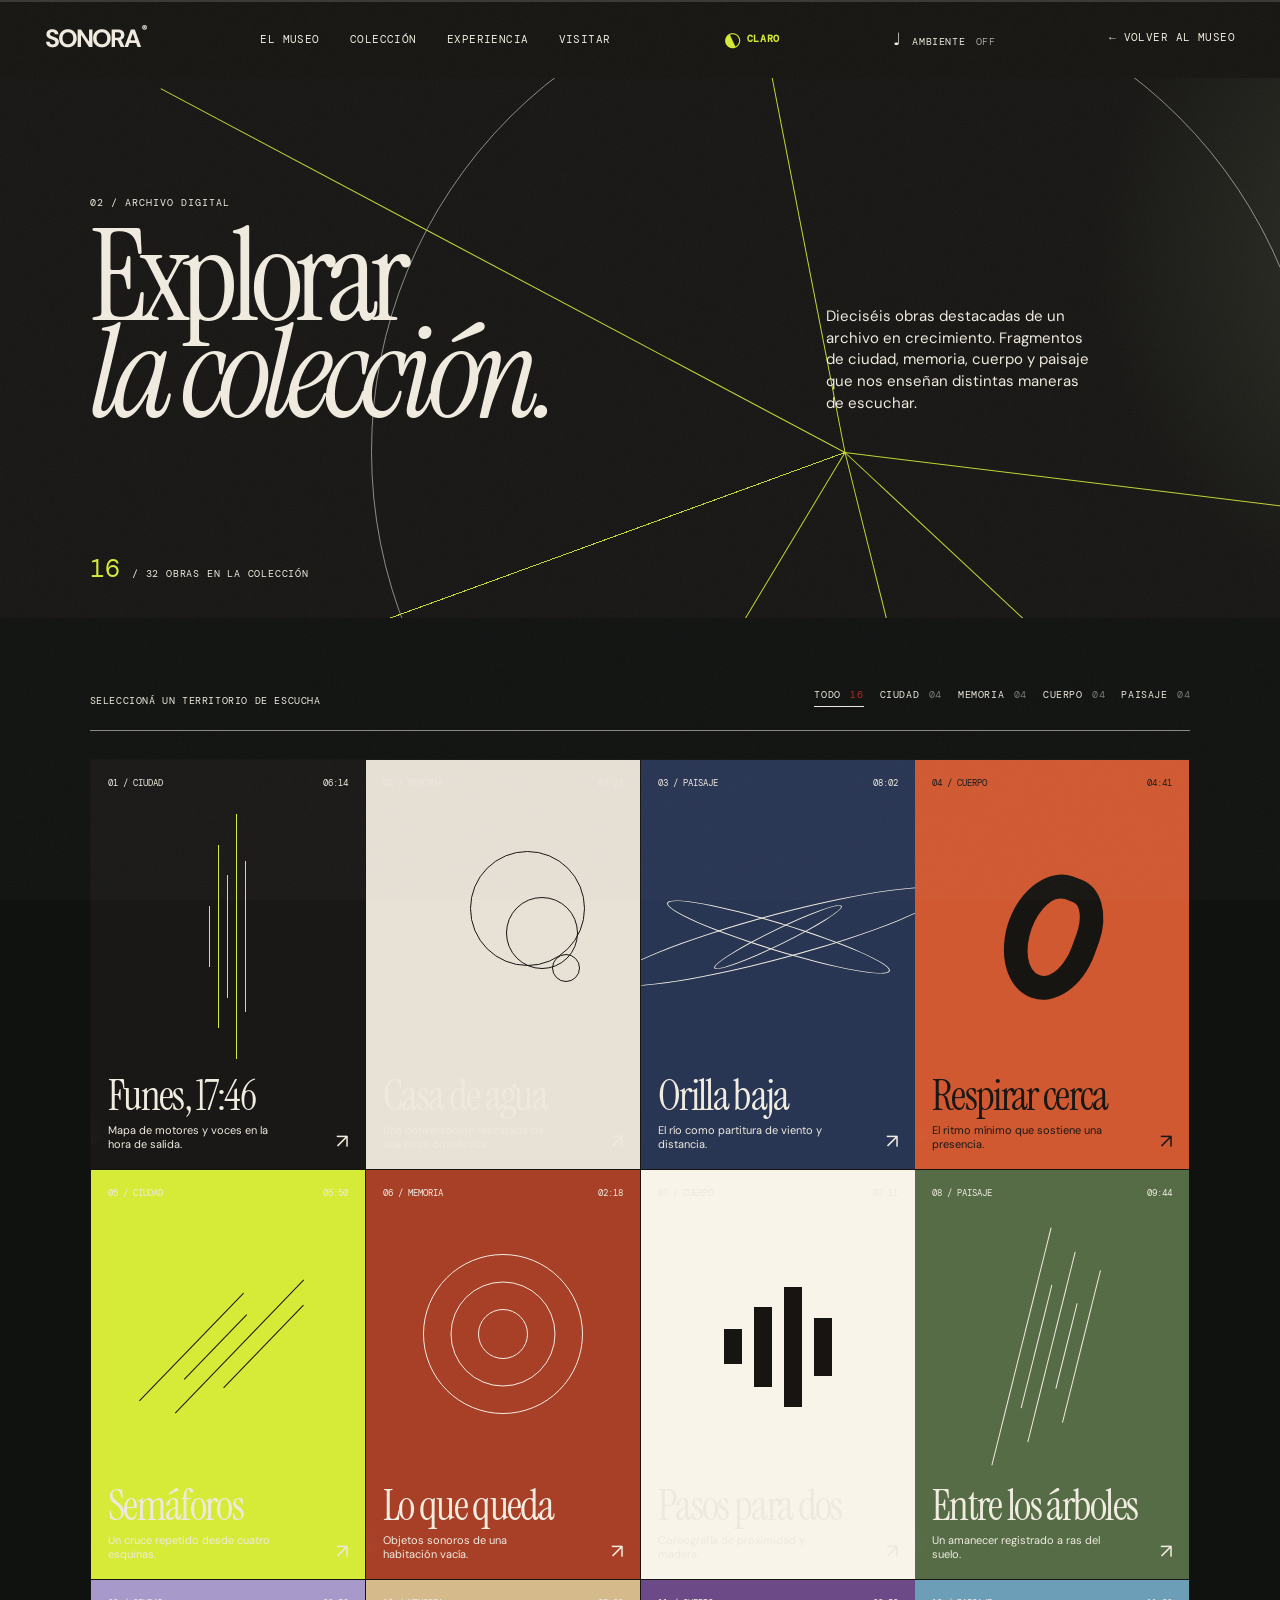
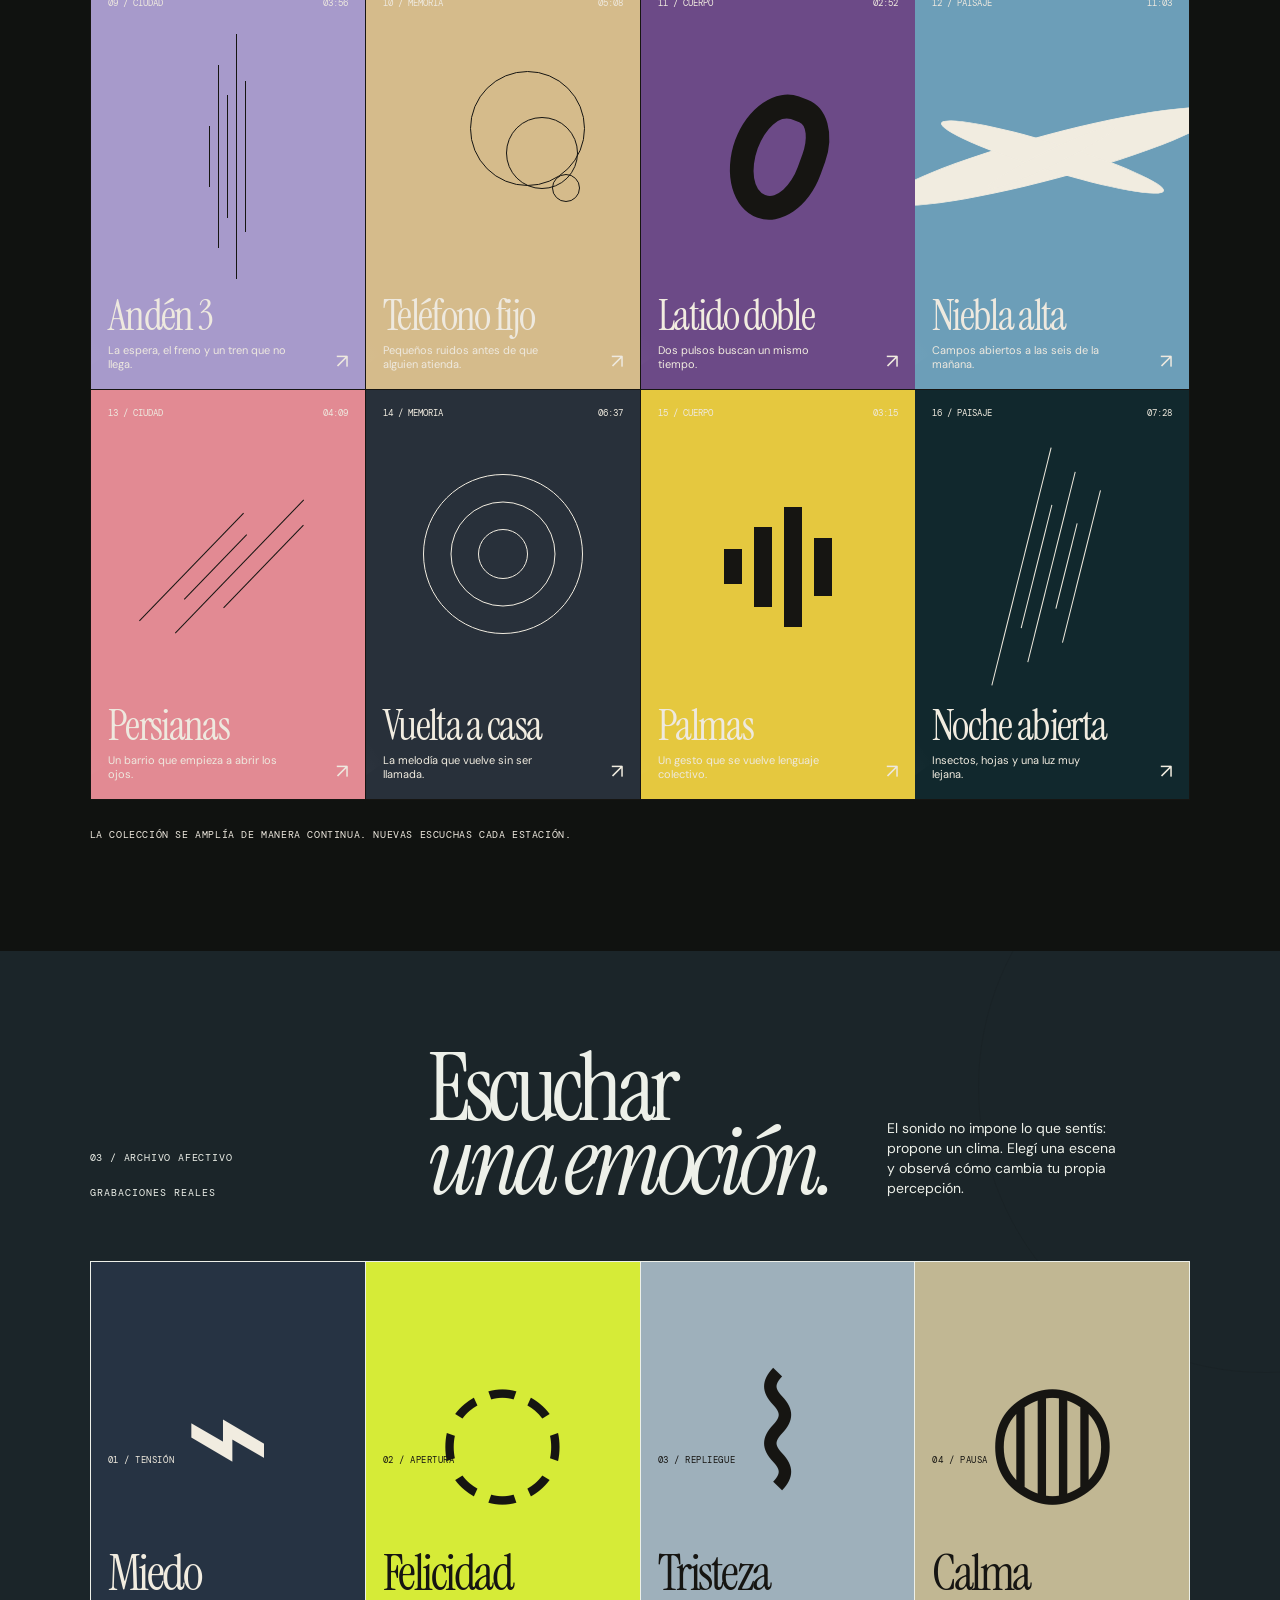
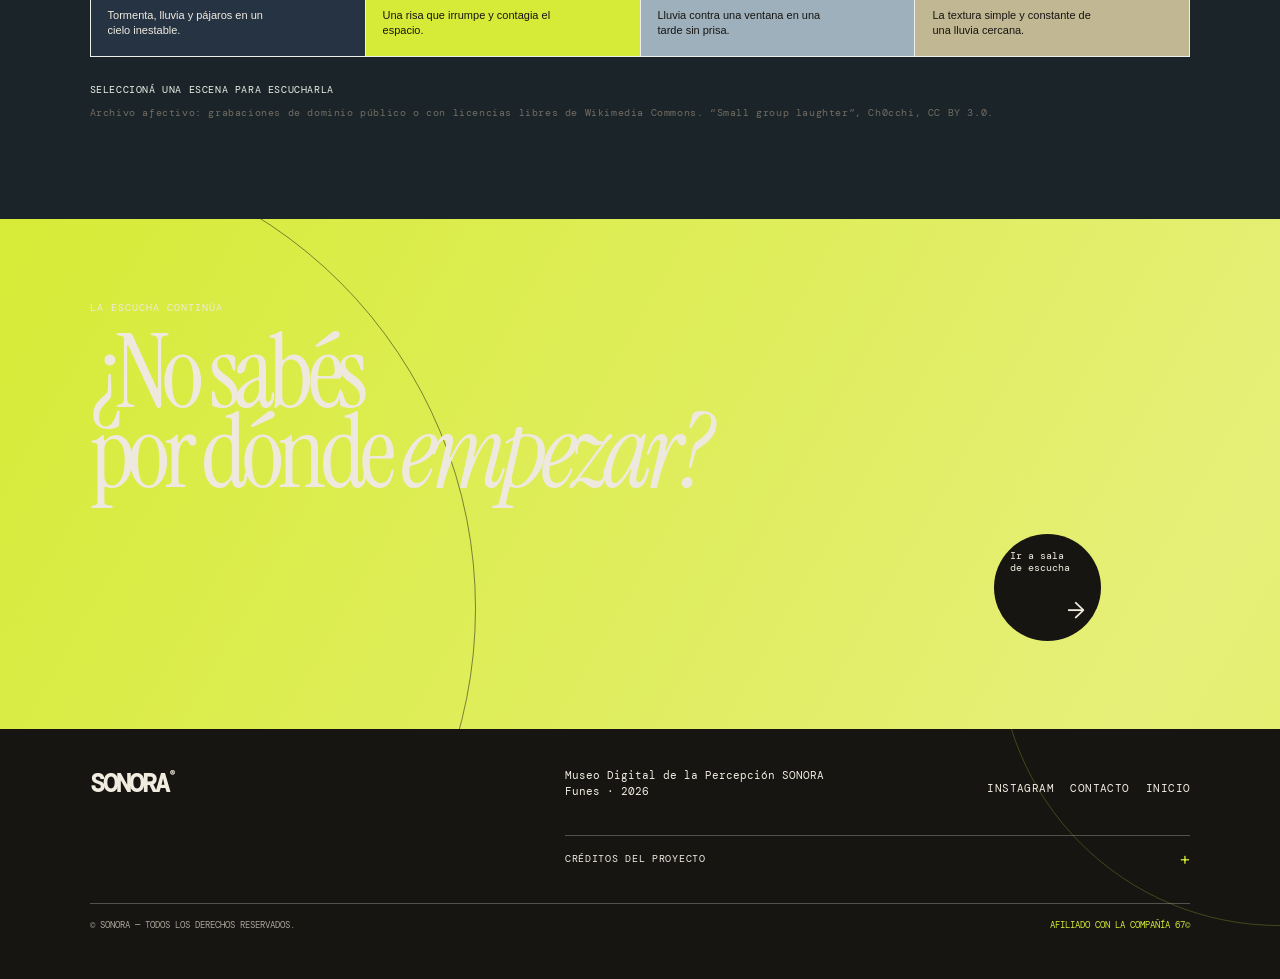
==== commit a7553574: "Add files via upload" ====
--- a/coleccion.html
+++ b/coleccion.html
@@ -28,7 +28,7 @@
       <a class="header-cta" href="index.html">← Volver al museo</a>
     </header>
     <main>
-      <section class="archive-hero" aria-labelledby="archive-title" data-narrator data-narrator-id="archivo" data-narrator-title="Archivo digital" data-narration="Entraste al archivo digital de SONORA. Dieciséis obras destacadas forman parte de una colección en crecimiento: fragmentos de ciudad, memoria, cuerpo y paisaje que enseñan distintas maneras de escuchar.">
+      <section class="archive-hero" aria-labelledby="archive-title">
         <p class="eyebrow">02 / Archivo digital</p>
         <div class="archive-title-row"><h1 id="archive-title">Explorar<br /><em>la colección.</em></h1><p>Dieciséis obras destacadas de un archivo en crecimiento. Fragmentos de ciudad, memoria, cuerpo y paisaje que nos enseñan distintas maneras de escuchar.</p></div>
         <div class="archive-counter"><span id="work-count">16</span> / 32 obras en la colección</div>
@@ -58,7 +58,7 @@
         </div>
         <p class="archive-note">La colección se amplía de manera continua. Nuevas escuchas cada estación.</p>
       </section>
-      <section class="emotion-archive" aria-labelledby="emotion-title" data-narrator data-narrator-id="afectivo" data-narrator-title="Archivo afectivo" data-narration="En el Archivo afectivo, el sonido no impone lo que sentís: propone un clima. Elegí una escena de miedo, felicidad, tristeza o calma, y observá cómo cambia tu propia percepción.">
+      <section class="emotion-archive" aria-labelledby="emotion-title">
         <div class="emotion-heading"><div><span class="section-index">03 / ARCHIVO AFECTIVO</span><p class="eyebrow">Grabaciones reales</p></div><h2 id="emotion-title">Escuchar<br /><em>una emoción.</em></h2><p>El sonido no impone lo que sentís: propone un clima. Elegí una escena y observá cómo cambia tu propia percepción.</p></div>
         <audio id="emotion-player" preload="none"></audio>
         <div class="emotion-grid">
@@ -77,7 +77,6 @@
     <script src="ambient.js"></script>
     <script src="emotion-sounds.js"></script>
     <script src="coleccion.js"></script>
-    <script src="narrator.js"></script>
     <script src="museum-ui.js"></script>
   </body>
 </html>
--- a/interactions.css
+++ b/interactions.css
@@ -1,20 +1,10 @@
-/* Controles de cabecera */
-.theme-toggle{border:0;background:transparent;color:inherit;cursor:pointer;font:10px var(--mono);letter-spacing:.06em;text-transform:uppercase;white-space:nowrap;padding:6px 0;display:inline-flex;align-items:center;gap:6px}.theme-toggle span{font:18px/1 var(--sans);transition:transform .35s ease}.theme-toggle:hover span,.theme-toggle[aria-pressed="true"] span{transform:rotate(-25deg) scale(1.1)}.theme-toggle:focus-visible{outline:1px solid currentColor;outline-offset:5px}
-footer .contact-copy{border:0;background:transparent;color:inherit;cursor:pointer;font:11px var(--mono);letter-spacing:.04em;text-transform:uppercase;padding:0;text-align:left;transition:color .25s ease,transform .25s ease}footer .contact-copy:hover,footer .contact-copy.is-copied{color:var(--acid);transform:translateY(-3px)}footer .contact-copy:focus-visible{outline:1px solid var(--acid);outline-offset:4px}
-
-/* Guía de escucha por sala */
-.narrator-dock{position:fixed;right:22px;bottom:22px;z-index:40;width:min(390px,calc(100vw - 34px));padding:17px 18px 16px;background:rgba(18,18,16,.96);color:var(--cream);border:1px solid rgba(241,236,224,.54);box-shadow:8px 8px 0 rgba(214,235,55,.78);backdrop-filter:blur(15px);transform:translateY(calc(100% + 35px));opacity:0;visibility:hidden;pointer-events:none;transition:transform .45s cubic-bezier(.2,.8,.2,1),opacity .3s ease,visibility .3s ease}.narrator-dock.is-visible{transform:translateY(0);opacity:1;visibility:visible;pointer-events:auto}.narrator-heading{display:flex;justify-content:space-between;gap:16px;align-items:start;margin-bottom:15px;font:9px var(--mono);letter-spacing:.07em}.narrator-heading span{color:var(--acid);white-space:nowrap}.narrator-heading b{font:10px/1.25 var(--sans);font-weight:500;text-align:right}.narrator-actions{display:flex;gap:9px;align-items:stretch}.narrator-start{flex:1;border:1px solid var(--acid);background:var(--acid);color:var(--ink);font:10px var(--mono);letter-spacing:.04em;text-transform:uppercase;cursor:pointer;padding:10px 11px;transition:transform .2s ease,box-shadow .2s ease}.narrator-start:hover{transform:translate(-2px,-2px);box-shadow:3px 3px 0 var(--cream)}.narrator-start:disabled{opacity:.45;cursor:not-allowed;transform:none;box-shadow:none}.narrator-start span{font-size:15px;margin-left:5px}.narrator-controls{display:flex;gap:5px}.narrator-controls button{border:1px solid rgba(241,236,224,.46);background:transparent;color:var(--cream);font:8px var(--mono);letter-spacing:.02em;text-transform:uppercase;cursor:pointer;padding:7px 6px;transition:background .2s ease,color .2s ease}.narrator-controls button:hover:not(:disabled){background:var(--cream);color:var(--ink)}.narrator-controls button:disabled{opacity:.35;cursor:not-allowed}.narrator-start:focus-visible,.narrator-controls button:focus-visible{outline:2px solid var(--rust);outline-offset:2px}.narrator-status{font:8px var(--mono);letter-spacing:.07em;color:#aaa59b;margin:14px 0 0}.narrator-transcript{display:none;margin:10px 0 0;font-size:11px;line-height:1.45;color:#bbb6aa}.narrator-transcript span{transition:color .25s ease,background .25s ease}.narrator-transcript span+span{margin-left:.32em}.narrator-transcript span.is-current{color:var(--ink);background:var(--acid);box-decoration-break:clone;-webkit-box-decoration-break:clone;padding:1px 3px}
-
-.narrator-dock.is-narrating .narrator-transcript{display:block}
+/* Controles de cabecera y pie */
+.theme-toggle{border:0;background:transparent;color:inherit;cursor:pointer;font:10px var(--mono);letter-spacing:.06em;text-transform:uppercase;white-space:nowrap;padding:6px 0;display:inline-flex;align-items:center;gap:6px}.theme-toggle span{font:18px/1 var(--sans);transition:transform .35s ease}.theme-toggle:hover span,.theme-toggle[aria-pressed="true"] span{transform:rotate(-25deg) scale(1.1)}.theme-toggle:focus-visible{outline:1px solid currentColor;outline-offset:5px}footer .contact-copy{border:0;background:transparent;color:inherit;cursor:pointer;font:11px var(--mono);letter-spacing:.04em;text-transform:uppercase;padding:0;text-align:left;transition:color .25s ease,transform .25s ease}footer .contact-copy:hover,footer .contact-copy.is-copied{color:var(--acid);transform:translateY(-3px)}footer .contact-copy:focus-visible{outline:1px solid var(--acid);outline-offset:4px}
 
 /* Modo oscuro */
 html[data-theme="dark"]{color-scheme:dark}html[data-theme="dark"] body,html[data-theme="dark"] .collection-page{background:#101210;color:#eee9df}html[data-theme="dark"] .manifesto{background:#181a17;color:#eee9df}html[data-theme="dark"] .manifesto .large-copy,html[data-theme="dark"] .manifesto h2{color:#eee9df}html[data-theme="dark"] .collection{background:radial-gradient(circle at 14% 13%,rgba(214,235,55,.13),transparent 26%),#151814;color:#eee9df;border-color:rgba(241,236,224,.52)}html[data-theme="dark"] .collection h2,html[data-theme="dark"] .collection-footer,html[data-theme="dark"] .collection-footer a{color:#eee9df}html[data-theme="dark"] .room-grid{border-color:rgba(241,236,224,.55)}html[data-theme="dark"] .room{border-color:rgba(241,236,224,.55)}html[data-theme="dark"] .room-paper{background:#273039;color:#f3efe6}html[data-theme="dark"] .room-paper .paper-visual span{color:rgba(241,236,224,.2)}html[data-theme="dark"] .room-paper .paper-visual i{border-color:#f3efe6}html[data-theme="dark"] .room-line{background:#b7c833;color:#15170f}html[data-theme="dark"] .silence-studio{background:radial-gradient(circle at 16% 12%,rgba(199,238,143,.16),transparent 32%),linear-gradient(135deg,#28362f,#1d2826);color:#f0eee6}html[data-theme="dark"] .silence-studio::after{opacity:.18}html[data-theme="dark"] .silence-copy h2 em,html[data-theme="dark"] .jurador-note>span{color:#d6eb37}html[data-theme="dark"] .jurador-note{border-color:#d6eb37;background:linear-gradient(90deg,rgba(214,235,55,.1),transparent)}html[data-theme="dark"] .resonance-hall{background:#24383b;color:#edf0e9}html[data-theme="dark"] .resonance-copy h2,html[data-theme="dark"] .resonance-copy p{color:#edf0e9}html[data-theme="dark"] .visit{background:#252724;color:#f0eee6}html[data-theme="dark"] .visit-art{background:#1d2926}html[data-theme="dark"] .visit h2,html[data-theme="dark"] .visit-bottom p{color:#f0eee6}html[data-theme="dark"] .archive-content{background:#101210;color:#eee9df}html[data-theme="dark"] .archive-toolbar{border-color:rgba(241,236,224,.55)}html[data-theme="dark"] .archive-toolbar>p,html[data-theme="dark"] .filter,html[data-theme="dark"] .archive-note{color:#eee9df}html[data-theme="dark"] .filter.active,html[data-theme="dark"] .filter:hover{border-color:#eee9df}html[data-theme="dark"] .emotion-archive{background:#1b2529;color:#edf0e9}html[data-theme="dark"] .emotion-heading h2,html[data-theme="dark"] .emotion-heading>p,html[data-theme="dark"] .emotion-status{color:#edf0e9}html[data-theme="dark"] .emotion-grid{border-color:#edf0e9}html[data-theme="dark"] .emotion-card{border-color:#edf0e9}html[data-theme="dark"] .theme-toggle{color:var(--acid)}
 
-/* Interacciones ocultas del museo */
+/* Interacciones ocultas */
 .secret-room{width:min(760px,calc(100% - 34px));padding:58px 7vw 45px;border:1px solid var(--cream);background:#171a1a;color:var(--cream);box-shadow:13px 13px 0 var(--acid);overflow:hidden}.secret-room::before{content:"";position:absolute;width:690px;aspect-ratio:1;border:1px solid rgba(214,235,55,.24);border-radius:50%;right:-330px;top:-410px;animation:secret-turn 25s linear infinite}.secret-room::backdrop{background:rgba(8,10,10,.78);backdrop-filter:blur(8px)}.secret-room .eyebrow{color:var(--acid);position:relative;z-index:1}.secret-room h2{position:relative;z-index:1;font:clamp(55px,7vw,100px)/.79 var(--serif);letter-spacing:-.06em;font-weight:400;margin:0}.secret-room>p:not(.eyebrow){position:relative;z-index:1;max-width:340px;font-size:14px;line-height:1.48;margin:26px 0 0}.secret-close{position:absolute;right:17px;top:13px;z-index:3;border:0;background:transparent;color:var(--cream);font-size:28px;cursor:pointer}.secret-close:focus-visible{outline:1px solid var(--acid);outline-offset:4px}.secret-orbit{width:260px;aspect-ratio:1;position:absolute;right:3vw;bottom:-44px;z-index:1}.secret-orbit i{position:absolute;left:50%;top:50%;border:1px solid rgba(241,236,224,.7);border-radius:50%;transform:translate(-50%,-50%) rotate(24deg);animation:secret-turn 13s linear infinite}.secret-orbit i:nth-child(1){width:100%;height:31%}.secret-orbit i:nth-child(2){width:34%;height:100%;animation-duration:18s;animation-direction:reverse}.secret-orbit i:nth-child(3){width:56%;height:56%;animation-duration:8s}.secret-orbit b{position:absolute;width:28px;aspect-ratio:1;border-radius:50%;background:var(--acid);left:45%;top:45%;box-shadow:0 0 28px rgba(214,235,55,.65);animation:secret-core 2.8s ease-in-out infinite}@keyframes secret-turn{to{transform:rotate(360deg)}}@keyframes secret-core{50%{transform:scale(1.5);box-shadow:0 0 55px rgba(214,235,55,.9)}}
 .konami-toast{position:fixed;z-index:70;left:50%;top:24px;transform:translate(-50%,-18px);margin:0;padding:11px 16px;background:var(--acid);color:var(--ink);font:10px var(--mono);letter-spacing:.05em;text-transform:uppercase;box-shadow:5px 5px 0 var(--ink);animation:toast-in .38s cubic-bezier(.2,.8,.2,1) both,toast-out .4s ease 3.7s both}@keyframes toast-in{to{transform:translate(-50%,0)}}@keyframes toast-out{to{opacity:0;transform:translate(-50%,-14px)}}body.konami-mode::after{content:"";position:fixed;z-index:30;inset:0;pointer-events:none;background:repeating-linear-gradient(90deg,rgba(214,235,55,.16) 0 1px,transparent 1px 38px),repeating-linear-gradient(0deg,rgba(214,235,55,.1) 0 1px,transparent 1px 38px);mix-blend-mode:screen;animation:konami-grid 2.3s linear infinite}body.konami-mode .grain{opacity:.16}body.konami-mode .hero-art,body.konami-mode .archive-line{filter:hue-rotate(110deg) saturate(1.45);animation:konami-float 1.6s ease-in-out infinite}@keyframes konami-grid{to{background-position:38px 0,0 38px}}@keyframes konami-float{50%{transform:translateY(-14px) rotate(2deg)}}
-
-@media(max-width:980px){.theme-toggle{font-size:9px}.site-header{gap:12px}}
-@media(max-width:800px){.theme-toggle{margin-left:auto}.ambient-toggle{margin-left:0!important}.narrator-dock{right:17px;bottom:17px}.secret-room{padding:50px 8vw 160px}.secret-orbit{right:50%;transform:translateX(50%);bottom:-82px}}
-@media(max-width:530px){.theme-toggle b{display:none}.theme-toggle span{font-size:21px}.narrator-dock{padding:14px;width:calc(100vw - 28px);right:14px;bottom:14px;box-shadow:5px 5px 0 rgba(214,235,55,.75)}.narrator-heading{margin-bottom:11px}.narrator-heading b{font-size:9px}.narrator-actions{display:block}.narrator-start{width:100%}.narrator-controls{margin-top:7px}.narrator-controls button{flex:1;padding:8px 3px}.secret-room h2{font-size:57px}.secret-room{box-shadow:7px 7px 0 var(--acid)}}
-@media(prefers-reduced-motion:reduce){.narrator-dock,.narrator-start,.narrator-transcript span,.theme-toggle span{transition:none}.secret-room::before,.secret-orbit i,.secret-orbit b,body.konami-mode::after,body.konami-mode .hero-art,body.konami-mode .archive-line,.konami-toast{animation:none}}
+@media(max-width:980px){.theme-toggle{font-size:9px}.site-header{gap:12px}}@media(max-width:800px){.theme-toggle{margin-left:auto}.ambient-toggle{margin-left:0!important}.secret-room{padding:50px 8vw 160px}.secret-orbit{right:50%;transform:translateX(50%);bottom:-82px}}@media(max-width:530px){.theme-toggle b{display:none}.theme-toggle span{font-size:21px}.secret-room h2{font-size:57px}.secret-room{box-shadow:7px 7px 0 var(--acid)}}@media(prefers-reduced-motion:reduce){.theme-toggle span{transition:none}.secret-room::before,.secret-orbit i,.secret-orbit b,body.konami-mode::after,body.konami-mode .hero-art,body.konami-mode .archive-line,.konami-toast{animation:none}}
--- a/refinements.css
+++ b/refinements.css
@@ -1,5 +1,5 @@
 /* Guía de escucha minimizable y pie alineado */
-.narrator-heading b{margin-left:auto}.narrator-hide{width:20px;height:20px;display:grid;place-items:center;border:0;background:transparent;color:var(--cream);font:20px/1 var(--sans);cursor:pointer;padding:0}.narrator-hide:hover{color:var(--acid)}.narrator-hide:focus-visible{outline:1px solid var(--acid);outline-offset:3px}.narrator-reopen{position:fixed;right:22px;bottom:22px;z-index:41;border:1px solid var(--cream);background:var(--ink);color:var(--cream);box-shadow:5px 5px 0 var(--acid);font:9px var(--mono);letter-spacing:.06em;text-transform:uppercase;padding:11px 13px;cursor:pointer;opacity:0;visibility:hidden;transform:translateY(20px);transition:opacity .25s ease,transform .25s ease,visibility .25s ease}.narrator-reopen.is-visible{opacity:1;visibility:visible;transform:translateY(0)}.narrator-reopen:hover{background:var(--acid);color:var(--ink)}footer .footer-links{align-items:center}footer .contact-copy{display:inline-flex;align-items:center;line-height:1;min-height:14px;margin:0}
+footer .footer-links{align-items:center}footer .contact-copy{display:inline-flex;align-items:center;line-height:1;min-height:14px;margin:0}
 
 /* Sala cinco: un espacio vivo entre las resonancias. */
 .resonance-console{background:radial-gradient(circle at 21% 18%,rgba(96,208,215,.19),transparent 28%),radial-gradient(circle at 80% 76%,rgba(140,119,222,.24),transparent 36%),linear-gradient(138deg,#12202b 0%,#152a32 46%,#242044 100%)}.resonance-console::after{content:"";position:absolute;inset:0;pointer-events:none;background-image:radial-gradient(circle at 16% 22%,rgba(241,236,224,.78) 0 1px,transparent 1.7px),radial-gradient(circle at 76% 13%,rgba(214,235,55,.8) 0 1px,transparent 1.8px),radial-gradient(circle at 89% 65%,rgba(152,215,224,.72) 0 1px,transparent 1.6px),radial-gradient(circle at 32% 82%,rgba(241,236,224,.55) 0 1px,transparent 1.5px);background-size:230px 210px,310px 290px,180px 230px,270px 190px;opacity:.52;animation:star-shift 19s linear infinite}.resonance-header,.resonance-space,.resonance-score,.resonance-controls{z-index:3}.resonance-space{filter:drop-shadow(0 15px 25px rgba(0,0,0,.24));animation:resonance-drift 8s ease-in-out infinite}.resonance-space::after{content:"";position:absolute;inset:3%;border-radius:50%;pointer-events:none;background:conic-gradient(from 10deg,transparent 0 13%,rgba(157,217,224,.24) 14% 15%,transparent 16% 48%,rgba(214,235,55,.27) 49% 50%,transparent 51% 82%,rgba(157,217,224,.2) 83% 84%,transparent 85%);mask:radial-gradient(transparent 0 48%,#000 49% 50%,transparent 51%);animation:resonance-scan 12s linear infinite}.resonance-pad{box-shadow:0 10px 22px rgba(0,0,0,.2);animation:pad-aura 4.8s ease-in-out infinite}.resonance-pad::after{content:"";position:absolute;inset:-11px;border:1px solid currentColor;border-radius:50%;opacity:.15;transform:scale(.82);animation:pad-ring 3.6s ease-out infinite}.resonance-pad:nth-of-type(2){animation-delay:-1.2s}.resonance-pad:nth-of-type(3){animation-delay:-2.4s}.resonance-pad:nth-of-type(4){animation-delay:-3.6s}.resonance-pad.is-active::after{opacity:.72;animation-duration:1s}.resonance-console.is-resonating .resonance-space{animation:resonance-impact .8s cubic-bezier(.2,.8,.2,1) both}.resonance-console.is-resonating::after{opacity:.95}.resonance-ring{filter:drop-shadow(0 0 8px rgba(157,217,224,.28))}@keyframes star-shift{to{background-position:230px -210px,-310px 290px,180px 230px,-270px -190px}}@keyframes resonance-drift{0%,100%{transform:translate3d(0,0,0) rotate(0)}50%{transform:translate3d(0,-12px,0) rotate(2deg)}}@keyframes resonance-scan{to{transform:rotate(360deg)}}@keyframes pad-aura{50%{filter:brightness(1.18);box-shadow:0 0 0 8px rgba(157,217,224,.04),0 15px 28px rgba(0,0,0,.3)}}@keyframes pad-ring{to{transform:scale(1.32);opacity:0}}@keyframes resonance-impact{50%{transform:scale(1.04) rotate(-1deg)}}
@@ -14,4 +14,12 @@
 .konami-stage{position:fixed;z-index:55;left:50%;bottom:5.5vh;transform:translateX(-50%);width:min(510px,calc(100vw - 38px));padding:16px 20px;background:rgba(12,16,18,.94);color:var(--cream);border:1px solid rgba(214,235,55,.8);box-shadow:7px 7px 0 rgba(214,235,55,.56);text-align:center;pointer-events:none;animation:konami-stage-in .6s cubic-bezier(.2,.8,.2,1) both,konami-stage-out .5s ease 9.7s both}.konami-stage>span,.konami-stage>b{font:9px var(--mono);letter-spacing:.1em}.konami-stage>span{color:var(--acid)}.konami-stage>b{display:block;margin-top:9px;font-weight:400}.konami-stage>div{height:42px;display:flex;justify-content:center;gap:8px;align-items:center;margin:9px 0}.konami-stage i{display:block;width:2px;height:24%;background:var(--acid);box-shadow:0 0 13px var(--acid);animation:konami-bars 1.05s ease-in-out infinite}.konami-stage i:nth-child(2){height:70%;animation-delay:-.14s}.konami-stage i:nth-child(3){height:100%;animation-delay:-.55s}.konami-stage i:nth-child(4){height:43%;animation-delay:-.33s}.konami-stage i:nth-child(5){height:82%;animation-delay:-.7s}.konami-stage i:nth-child(6){height:56%;animation-delay:-.25s}.konami-stage i:nth-child(7){height:34%;animation-delay:-.83s}.room.is-konami-lit,.archive-work.is-konami-lit{z-index:8!important;transform:translateY(-11px) scale(1.025)!important;box-shadow:0 0 0 2px var(--acid),0 0 48px rgba(214,235,55,.55)!important;filter:hue-rotate(75deg) saturate(1.22)}@keyframes konami-stage-in{from{opacity:0;transform:translate(-50%,28px)}}@keyframes konami-stage-out{to{opacity:0;transform:translate(-50%,-18px)}}@keyframes konami-bars{50%{transform:scaleY(.25)}}
 
 .resonance-console::after{z-index:0}.simple-page.has-sticky-header main{padding-top:var(--sticky-header-height,78px)}
-@media(max-width:800px){footer .footer-links{align-items:flex-start}.narrator-reopen{right:17px;bottom:17px}.track-card h3{bottom:92px}.track-card p,.track-card:hover p,.track-card.is-selected p{bottom:44px}.room-detail{padding:46px 8vw 36px}.resonance-space{animation-duration:10s}.simple-page.has-sticky-header main{padding-top:var(--sticky-header-height,65px)}}@media(max-width:530px){.narrator-reopen{right:14px;bottom:14px}.room-detail h2{font-size:58px}.room-detail-actions{display:grid;grid-template-columns:1fr}.room-detail-actions button,.room-detail-actions a{text-align:center}.konami-stage{bottom:18px}.track-card h3{bottom:89px}.track-card p,.track-card:hover p,.track-card.is-selected p{bottom:42px}}@media(prefers-reduced-motion:reduce){.resonance-console::after,.resonance-space,.resonance-space::after,.resonance-pad,.resonance-pad::after,.konami-stage,.konami-stage i{animation:none}}
+@media(max-width:800px){footer .footer-links{align-items:flex-start}.track-card h3{bottom:92px}.track-card p,.track-card:hover p,.track-card.is-selected p{bottom:44px}.room-detail{padding:46px 8vw 36px}.resonance-space{animation-duration:10s}.simple-page.has-sticky-header main{padding-top:var(--sticky-header-height,65px)}}@media(max-width:530px){.room-detail h2{font-size:58px}.room-detail-actions{display:grid;grid-template-columns:1fr}.room-detail-actions button,.room-detail-actions a{text-align:center}.konami-stage{bottom:18px}.track-card h3{bottom:89px}.track-card p,.track-card:hover p,.track-card.is-selected p{bottom:42px}}@media(prefers-reduced-motion:reduce){.resonance-console::after,.resonance-space,.resonance-space::after,.resonance-pad,.resonance-pad::after,.konami-stage,.konami-stage i{animation:none}}
+
+/* Colecci\u00f3n: el texto conserva aire y cada obra revela su acceso con suavidad. */
+.room h3{max-width:calc(100% - 43px);font-size:clamp(34px,3.15vw,48px);line-height:.82;bottom:78px;text-wrap:balance}.room p{max-width:calc(100% - 58px);bottom:20px}.room-arrow{z-index:3;display:inline-flex;align-items:center;gap:7px;font-size:21px}.room-arrow::after{content:"abrir";font:8px var(--mono);letter-spacing:.08em;text-transform:uppercase;opacity:0;transform:translateX(-5px);transition:opacity .22s ease,transform .22s ease}.room:hover .room-arrow::after,.room:focus-visible .room-arrow::after{opacity:1;transform:translateX(0)}
+@media (min-width:801px) and (max-width:1240px){.room-grid{grid-template-columns:repeat(2,1fr)}.room{height:450px}.room h3{font-size:clamp(39px,4.3vw,55px)}}
+@media (max-width:450px){.room h3{font-size:46px;bottom:76px}.room p{max-width:calc(100% - 72px)}}
+
+/* Un hilo de progreso acompa\u00f1a el recorrido sin competir con las salas. */
+.scroll-progress{position:fixed;z-index:45;top:0;left:0;right:0;height:2px;background:rgba(241,236,224,.16);pointer-events:none}.scroll-progress span{display:block;width:100%;height:100%;background:var(--acid);box-shadow:0 0 12px rgba(214,235,55,.62);transform:scaleX(0);transform-origin:left center;transition:transform .12s linear}
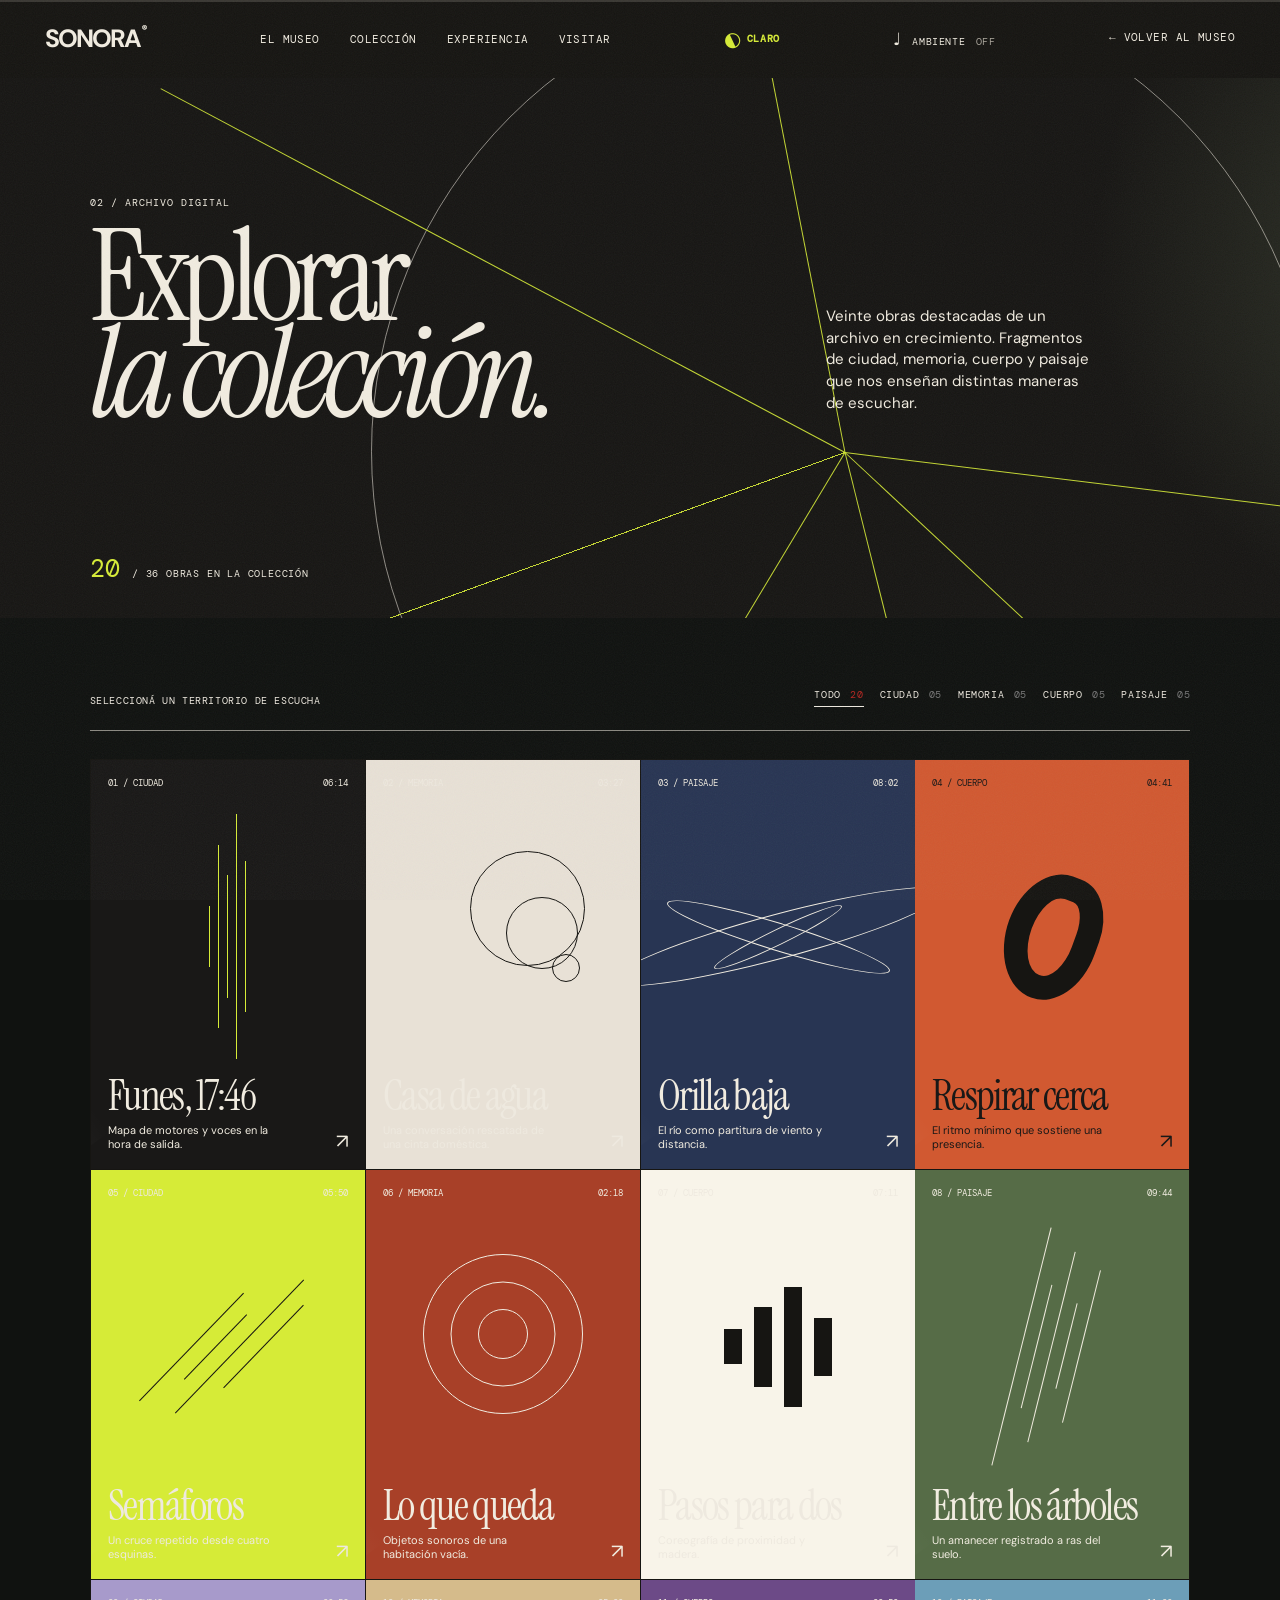
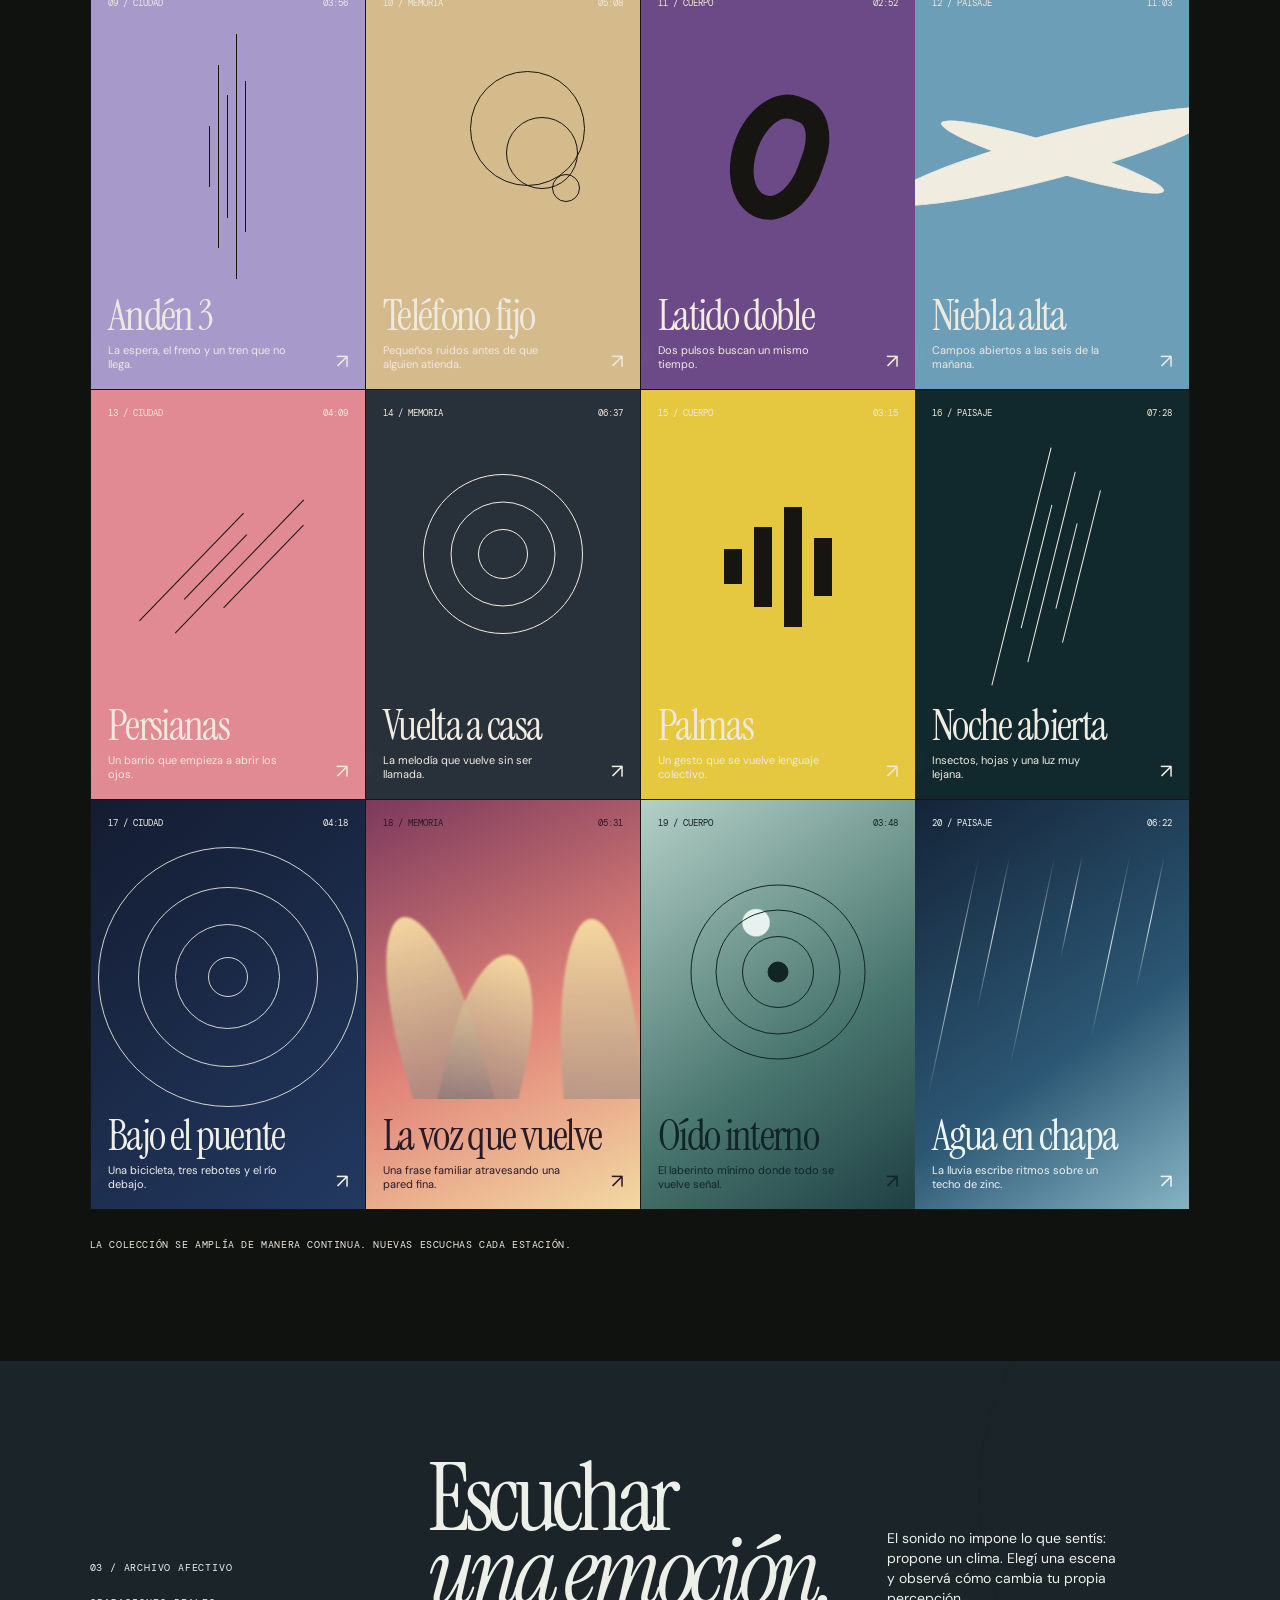
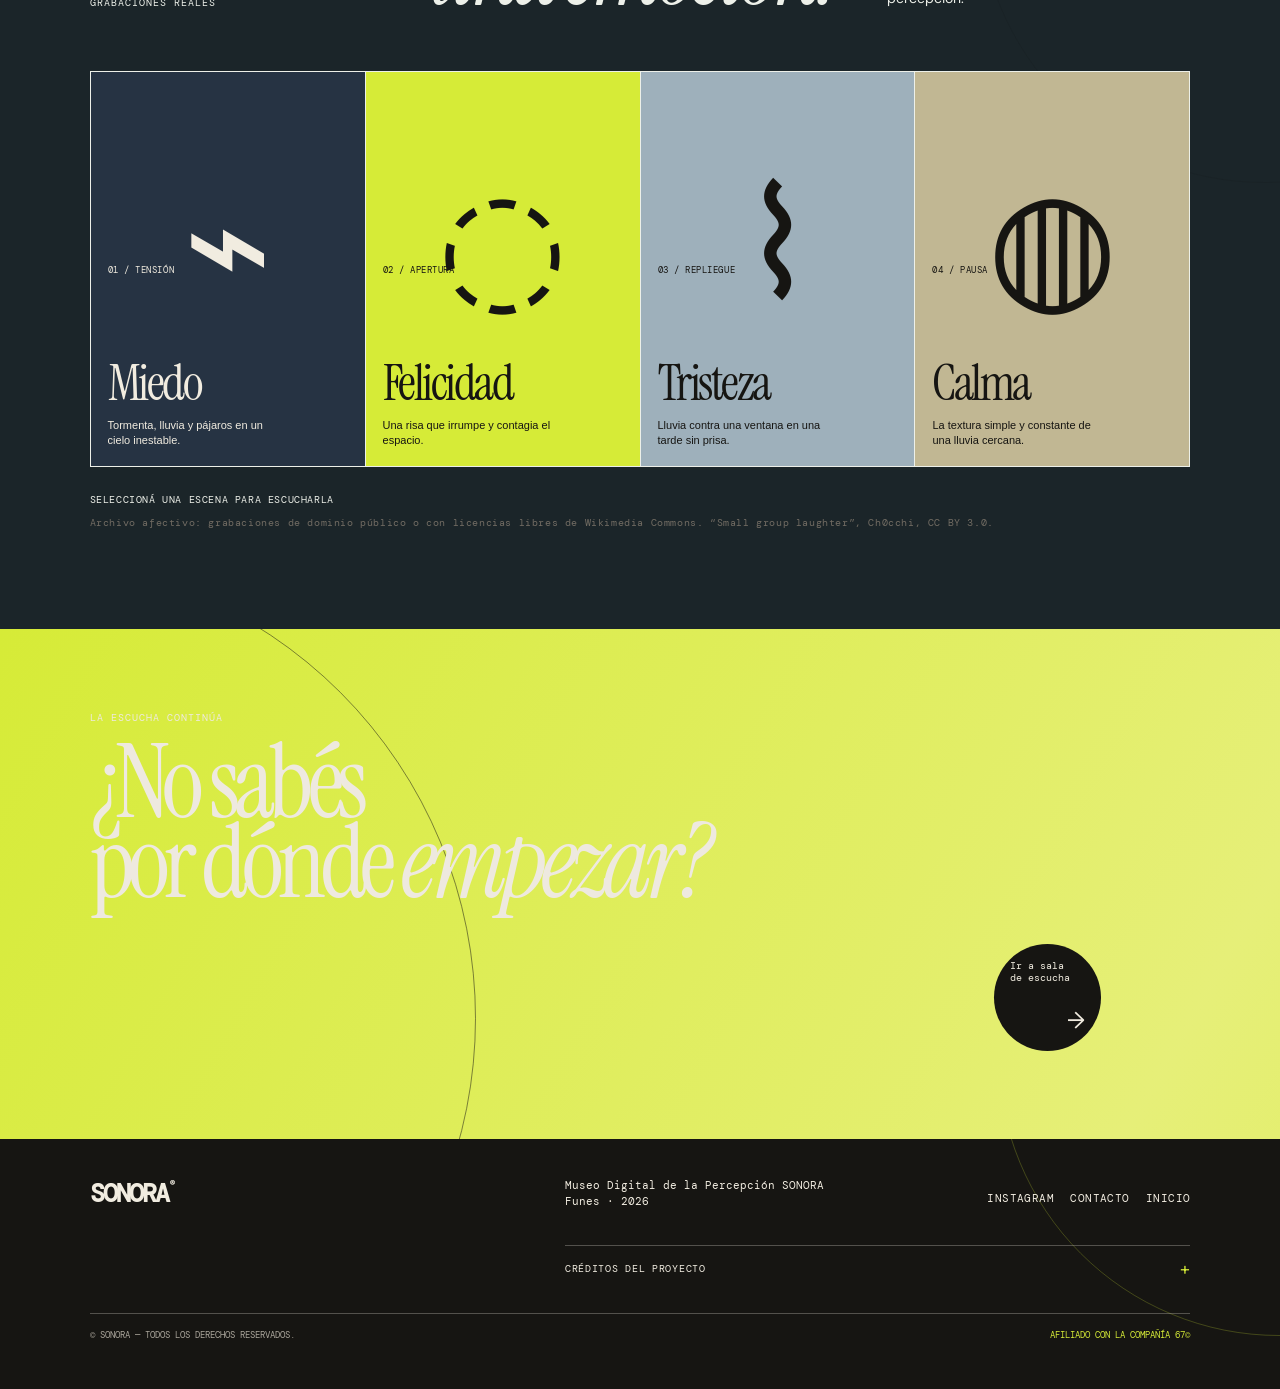
==== commit 9a022e6d: "Add files via upload" ====
--- a/coleccion.html
+++ b/coleccion.html
@@ -30,13 +30,13 @@
     <main>
       <section class="archive-hero" aria-labelledby="archive-title">
         <p class="eyebrow">02 / Archivo digital</p>
-        <div class="archive-title-row"><h1 id="archive-title">Explorar<br /><em>la colección.</em></h1><p>Dieciséis obras destacadas de un archivo en crecimiento. Fragmentos de ciudad, memoria, cuerpo y paisaje que nos enseñan distintas maneras de escuchar.</p></div>
-        <div class="archive-counter"><span id="work-count">16</span> / 32 obras en la colección</div>
+        <div class="archive-title-row"><h1 id="archive-title">Explorar<br /><em>la colección.</em></h1><p>Veinte obras destacadas de un archivo en crecimiento. Fragmentos de ciudad, memoria, cuerpo y paisaje que nos enseñan distintas maneras de escuchar.</p></div>
+        <div class="archive-counter"><span id="work-count">20</span> / 36 obras en la colección</div>
         <div class="archive-line" aria-hidden="true"><i></i><i></i><i></i><i></i><i></i><i></i><i></i></div>
       </section>
       <section class="archive-content" aria-label="Obras de la colección">
         <div class="archive-toolbar"><p>Seleccioná un territorio de escucha</p><div class="filters" role="group" aria-label="Filtrar colección">
-          <button class="filter active" type="button" data-filter="all">Todo <span>16</span></button><button class="filter" type="button" data-filter="ciudad">Ciudad <span>04</span></button><button class="filter" type="button" data-filter="memoria">Memoria <span>04</span></button><button class="filter" type="button" data-filter="cuerpo">Cuerpo <span>04</span></button><button class="filter" type="button" data-filter="paisaje">Paisaje <span>04</span></button>
+          <button class="filter active" type="button" data-filter="all">Todo <span>20</span></button><button class="filter" type="button" data-filter="ciudad">Ciudad <span>05</span></button><button class="filter" type="button" data-filter="memoria">Memoria <span>05</span></button><button class="filter" type="button" data-filter="cuerpo">Cuerpo <span>05</span></button><button class="filter" type="button" data-filter="paisaje">Paisaje <span>05</span></button>
         </div></div>
         <div class="archive-grid">
           <article class="archive-work work-charcoal" data-category="ciudad" tabindex="0"><div class="work-meta"><span>01 / CIUDAD</span><span>06:14</span></div><div class="art-bars" aria-hidden="true"><i></i><i></i><i></i><i></i><i></i></div><div><h2>Funes, 17:46</h2><p>Mapa de motores y voces en la hora de salida.</p></div><span class="work-open">↗</span></article>
@@ -55,6 +55,10 @@
           <article class="archive-work work-ink" data-category="memoria" tabindex="0"><div class="work-meta"><span>14 / MEMORIA</span><span>06:37</span></div><div class="art-spiral" aria-hidden="true"><i></i><i></i><i></i></div><div><h2>Vuelta a casa</h2><p>La melodía que vuelve sin ser llamada.</p></div><span class="work-open">↗</span></article>
           <article class="archive-work work-yellow" data-category="cuerpo" tabindex="0"><div class="work-meta"><span>15 / CUERPO</span><span>03:15</span></div><div class="art-steps" aria-hidden="true"><i></i><i></i><i></i><i></i></div><div><h2>Palmas</h2><p>Un gesto que se vuelve lenguaje colectivo.</p></div><span class="work-open">↗</span></article>
           <article class="archive-work work-night" data-category="paisaje" tabindex="0"><div class="work-meta"><span>16 / PAISAJE</span><span>07:28</span></div><div class="art-forest" aria-hidden="true"><i></i><i></i><i></i><i></i><i></i></div><div><h2>Noche abierta</h2><p>Insectos, hojas y una luz muy lejana.</p></div><span class="work-open">↗</span></article>
+          <article class="archive-work work-echo" data-category="ciudad" tabindex="0"><div class="work-meta"><span>17 / CIUDAD</span><span>04:18</span></div><div class="art-echo" aria-hidden="true"><i></i><i></i><i></i><i></i></div><div><h2>Bajo el puente</h2><p>Una bicicleta, tres rebotes y el río debajo.</p></div><span class="work-open">↗</span></article>
+          <article class="archive-work work-aurora" data-category="memoria" tabindex="0"><div class="work-meta"><span>18 / MEMORIA</span><span>05:31</span></div><div class="art-aurora" aria-hidden="true"><i></i><i></i><i></i></div><div><h2>La voz que vuelve</h2><p>Una frase familiar atravesando una pared fina.</p></div><span class="work-open">↗</span></article>
+          <article class="archive-work work-cochlea" data-category="cuerpo" tabindex="0"><div class="work-meta"><span>19 / CUERPO</span><span>03:48</span></div><div class="art-cochlea" aria-hidden="true"><i></i><i></i><i></i><i></i></div><div><h2>Oído interno</h2><p>El laberinto mínimo donde todo se vuelve señal.</p></div><span class="work-open">↗</span></article>
+          <article class="archive-work work-rain" data-category="paisaje" tabindex="0"><div class="work-meta"><span>20 / PAISAJE</span><span>06:22</span></div><div class="art-rain" aria-hidden="true"><i></i><i></i><i></i><i></i><i></i><i></i></div><div><h2>Agua en chapa</h2><p>La lluvia escribe ritmos sobre un techo de zinc.</p></div><span class="work-open">↗</span></article>
         </div>
         <p class="archive-note">La colección se amplía de manera continua. Nuevas escuchas cada estación.</p>
       </section>
--- a/refinements.css
+++ b/refinements.css
@@ -23,3 +23,14 @@
 
 /* Un hilo de progreso acompa\u00f1a el recorrido sin competir con las salas. */
 .scroll-progress{position:fixed;z-index:45;top:0;left:0;right:0;height:2px;background:rgba(241,236,224,.16);pointer-events:none}.scroll-progress span{display:block;width:100%;height:100%;background:var(--acid);box-shadow:0 0 12px rgba(214,235,55,.62);transform:scaleX(0);transform-origin:left center;transition:transform .12s linear}
+
+/* Umbral de eco: una sala para percibir el sonido como distancia, materia y retorno. */
+.echo-chamber{display:grid;grid-template-columns:minmax(0,.9fr) minmax(0,1.1fr);min-height:760px;background:#0d1725;color:var(--cream);position:relative;overflow:hidden}.echo-copy{padding:11vw 8vw 9vw;position:relative;z-index:2;background:linear-gradient(145deg,#101c2c 0%,#111727 72%,#0c1420 100%)}.echo-copy::before{content:"";position:absolute;width:440px;aspect-ratio:1;border-radius:50%;border:1px solid rgba(200,232,255,.16);left:-225px;bottom:-180px;box-shadow:0 0 0 55px rgba(101,162,208,.025),0 0 0 130px rgba(101,162,208,.025);animation:echo-compass 24s linear infinite}.echo-copy .eyebrow{margin:20px 0 0;color:#9ac5e8}.echo-copy h2{font:clamp(60px,7.1vw,108px)/.76 var(--serif);letter-spacing:-.06em;font-weight:400;margin:0}.echo-copy h2 em{color:#b6e2ff}.echo-copy>p:not(.eyebrow){max-width:405px;font-size:15px;line-height:1.5;margin:42px 0 48px}.echo-legend{position:relative;z-index:1;display:flex;flex-wrap:wrap;gap:17px;font:9px var(--mono);letter-spacing:.07em;color:#aabdd0}.echo-legend span{display:inline-flex;align-items:center;gap:7px}.echo-legend i{display:block;width:7px;height:7px;border-radius:50%;background:#f3dd82;box-shadow:0 0 12px rgba(243,221,130,.75)}.echo-legend span:nth-child(2) i{background:#9ed8ff;box-shadow:0 0 12px rgba(158,216,255,.75)}.echo-legend span:nth-child(3) i{background:#dc8df0;box-shadow:0 0 12px rgba(220,141,240,.75)}
+.echo-stage{--echo-distance:1.18;--echo-reverb:.69;--echo-x:50%;--echo-y:47%;position:relative;isolation:isolate;overflow:hidden;min-height:760px;padding:26px 8% 29px;background:radial-gradient(circle at var(--echo-x) var(--echo-y),rgba(144,219,255,calc(var(--echo-reverb) * .27)),transparent 16%),radial-gradient(circle at 79% 77%,rgba(175,104,212,.27),transparent 40%),linear-gradient(148deg,#132c46 0%,#15253a 52%,#221b42 100%);transition:background .45s ease}.echo-stage::before{content:"";position:absolute;z-index:-1;inset:-12%;background:repeating-radial-gradient(ellipse at 65% 74%,transparent 0 27px,rgba(185,229,255,.075) 28px 29px,transparent 30px 49px);transform:rotate(-9deg);animation:echo-topography 28s linear infinite}.echo-stage::after{content:"";position:absolute;z-index:-1;inset:0;opacity:.42;pointer-events:none;background-image:linear-gradient(120deg,transparent 0 47%,rgba(255,255,255,.08) 47.1% 47.25%,transparent 47.35%),radial-gradient(circle at 15% 22%,#d6eb37 0 1px,transparent 1.7px),radial-gradient(circle at 83% 17%,#f1ece0 0 1px,transparent 1.6px),radial-gradient(circle at 84% 69%,#94d8ff 0 1px,transparent 1.8px);background-size:auto,170px 190px,280px 250px,230px 210px}.echo-haze{position:absolute;inset:0;pointer-events:none;z-index:0}.echo-haze i{position:absolute;width:3px;border-radius:999px;background:linear-gradient(to bottom,transparent,rgba(209,237,255,.82),transparent);box-shadow:0 0 11px rgba(185,229,255,.52);animation:echo-rain 7s linear infinite}.echo-haze i:nth-child(1){height:95px;left:9%;top:-5%;animation-delay:-4.3s}.echo-haze i:nth-child(2){height:145px;left:26%;top:19%;animation-delay:-1.8s}.echo-haze i:nth-child(3){height:65px;left:64%;top:2%;animation-delay:-5.1s}.echo-haze i:nth-child(4){height:115px;left:83%;top:27%;animation-delay:-3.2s}.echo-haze i:nth-child(5){height:78px;left:48%;top:50%;animation-delay:-6.1s}.echo-haze i:nth-child(6){height:132px;left:93%;top:55%;animation-delay:-.8s}.echo-topline{position:relative;z-index:3;display:flex;justify-content:space-between;gap:16px;font:9px var(--mono);letter-spacing:.06em}.echo-topline span:last-child{color:#b7e5ff;text-align:right}.echo-field{position:absolute;inset:0;pointer-events:none}.echo-orbit{position:absolute;left:50%;top:49%;width:210px;aspect-ratio:1;border-radius:50%;border:1px solid rgba(211,238,255,.58);transform:translate(-50%,-50%) scale(var(--echo-distance));opacity:calc(.35 + var(--echo-reverb) * .38);box-shadow:0 0 28px rgba(149,218,255,.12),inset 0 0 32px rgba(149,218,255,.07);animation:echo-breathe 7s ease-in-out infinite}.orbit-two{width:360px;border-color:rgba(219,147,246,.42);animation-delay:-2.2s}.orbit-three{width:535px;border-color:rgba(243,221,130,.29);animation-delay:-4.5s}.echo-horizon{position:absolute;left:-8%;right:-8%;bottom:26%;height:1px;background:linear-gradient(90deg,transparent,rgba(214,235,55,.86),rgba(194,222,255,.58),transparent);box-shadow:0 0 18px rgba(214,235,55,.42);transform:rotate(-4deg)}.echo-glint{position:absolute;left:var(--echo-x);top:var(--echo-y);width:72px;aspect-ratio:1;border-radius:50%;transform:translate(-50%,-50%);background:radial-gradient(circle,rgba(247,241,205,.96) 0 3%,rgba(164,221,255,.55) 4% 10%,transparent 56%);filter:blur(.2px);transition:left .18s ease-out,top .18s ease-out}.echo-pulse{position:absolute;z-index:4;left:50%;top:49%;width:142px;aspect-ratio:1;border-radius:50%;border:1px solid rgba(247,241,205,.85);transform:translate(-50%,-50%);display:grid;place-items:center;overflow:visible;background:radial-gradient(circle at 35% 32%,#fbf5d4,#eacb84 43%,#bd805e 100%);color:#182133;cursor:pointer;font:10px/1.3 var(--mono);letter-spacing:.07em;box-shadow:0 0 0 14px rgba(243,221,130,.06),0 0 65px rgba(243,221,130,.28);transition:transform .35s cubic-bezier(.2,.8,.2,1),box-shadow .35s ease,filter .35s ease;animation:echo-source 5.8s ease-in-out infinite}.echo-pulse span{position:relative;z-index:2}.echo-pulse i{position:absolute;inset:-16px;border-radius:50%;border:1px solid rgba(243,221,130,.75);opacity:.68;animation:echo-ring 2.6s ease-out infinite}.echo-pulse:hover,.echo-pulse:focus-visible{outline:0;transform:translate(-50%,-50%) scale(1.11);filter:brightness(1.12);box-shadow:0 0 0 22px rgba(243,221,130,.09),0 0 88px rgba(243,221,130,.58)}.echo-readout{position:absolute;z-index:3;left:8%;right:8%;bottom:143px;display:flex;justify-content:space-between;align-items:center;font:9px var(--mono);letter-spacing:.075em;color:#b8ccdc}.echo-readout b{font-weight:400;color:#f3dd82}.echo-readout span:nth-child(2){font:clamp(24px,3vw,41px)/1 var(--serif);color:var(--cream);letter-spacing:-.04em}.echo-controls{position:absolute;z-index:3;left:8%;right:8%;bottom:28px;border-top:1px solid rgba(241,236,224,.31);padding-top:17px;display:grid;grid-template-columns:1fr 1fr;gap:18px;font:9px var(--mono);text-transform:uppercase;letter-spacing:.05em}.echo-controls label{display:grid;grid-template-columns:auto 1fr auto;align-items:center;gap:10px}.echo-controls input{min-width:0;accent-color:#f3dd82;cursor:ew-resize}.echo-controls output{color:#b7e5ff;white-space:nowrap;text-transform:none}.echo-stage.is-echoing .echo-orbit{animation:echo-outward 2.05s cubic-bezier(.14,.7,.2,1) both}.echo-stage.is-echoing .orbit-two{animation-delay:.16s}.echo-stage.is-echoing .orbit-three{animation-delay:.32s}.echo-stage.is-echoing .echo-pulse{animation:echo-strike .85s cubic-bezier(.2,.8,.2,1) both}.echo-stage.is-echoing .echo-horizon{animation:echo-horizon-flash 1.8s ease-out both}.echo-stage.is-echoing .echo-glint{animation:echo-glint-hit 1.5s ease-out both}@keyframes echo-compass{to{transform:rotate(360deg)}}@keyframes echo-topography{to{background-position:0 0,0 76px}}@keyframes echo-rain{to{transform:translateY(760px);opacity:0}}@keyframes echo-breathe{0%,100%{transform:translate(-50%,-50%) scale(calc(var(--echo-distance) * .96));opacity:calc(.26 + var(--echo-reverb) * .36)}50%{transform:translate(-50%,-50%) scale(calc(var(--echo-distance) * 1.04));opacity:calc(.42 + var(--echo-reverb) * .45)}}@keyframes echo-source{50%{filter:brightness(1.13);box-shadow:0 0 0 22px rgba(243,221,130,.09),0 0 84px rgba(243,221,130,.4)}}@keyframes echo-ring{to{transform:scale(1.9);opacity:0}}@keyframes echo-outward{0%{transform:translate(-50%,-50%) scale(calc(var(--echo-distance) * .35));opacity:.82}100%{transform:translate(-50%,-50%) scale(calc(var(--echo-distance) * 1.75));opacity:0}}@keyframes echo-strike{50%{transform:translate(-50%,-50%) scale(1.22);filter:brightness(1.45)}}@keyframes echo-horizon-flash{40%{opacity:1;box-shadow:0 0 35px rgba(214,235,55,.9)}100%{opacity:.28}}@keyframes echo-glint-hit{50%{transform:translate(-50%,-50%) scale(2.2);filter:brightness(1.7)}100%{transform:translate(-50%,-50%) scale(.8);opacity:.45}}
+
+/* Nuevos fragmentos del Archivo SONORA. */
+.work-echo{background:linear-gradient(142deg,#141c31,#223961);color:#f0efe7}.work-aurora{background:linear-gradient(155deg,#7c395c,#e18479 55%,#f3d9a2);color:#291a28}.work-cochlea{background:radial-gradient(circle at 42% 30%,#e7f1ee 0 4%,transparent 4.4%),linear-gradient(145deg,#b4d0c7,#49766f 60%,#204044);color:#112525}.work-rain{background:linear-gradient(145deg,#142438,#2c5774 60%,#86b4c4);color:#edf5f2}.art-echo,.art-aurora,.art-cochlea,.art-rain{display:flex;align-items:center;justify-content:center}.art-echo i{position:absolute;width:40px;aspect-ratio:1;border:1px solid currentColor;border-radius:50%;opacity:.86;animation:archive-echo 4.6s ease-out infinite}.art-echo i:nth-child(2){width:105px;animation-delay:-1.15s}.art-echo i:nth-child(3){width:180px;animation-delay:-2.3s}.art-echo i:nth-child(4){width:260px;animation-delay:-3.45s}.art-aurora{overflow:hidden;align-items:flex-end;gap:10px}.art-aurora i{display:block;width:29%;height:115%;border-radius:50% 50% 0 0;background:linear-gradient(to top,rgba(52,40,93,.5),rgba(248,221,161,.95));filter:blur(1px);transform:rotate(-16deg) translateY(35%);animation:aurora-wave 5.2s ease-in-out infinite}.art-aurora i:nth-child(2){height:87%;transform:rotate(13deg) translateY(32%);animation-delay:-1.7s}.art-aurora i:nth-child(3){height:127%;transform:rotate(-4deg) translateY(42%);animation-delay:-3.1s}.art-cochlea{position:relative}.art-cochlea i{position:absolute;border:1px solid currentColor;border-radius:50%;width:175px;aspect-ratio:1;left:50%;top:48%;transform:translate(-50%,-50%);animation:cochlea-turn 13s linear infinite}.art-cochlea i:nth-child(2){width:125px}.art-cochlea i:nth-child(3){width:72px}.art-cochlea i:nth-child(4){width:21px;background:currentColor}.art-rain{align-items:flex-start;justify-content:space-evenly}.art-rain i{display:block;width:1px;height:100%;background:linear-gradient(to bottom,transparent,rgba(237,245,242,.92),transparent);transform:rotate(12deg);animation:archive-rain 2.3s ease-in infinite}.art-rain i:nth-child(2){height:64%;animation-delay:-.8s}.art-rain i:nth-child(3){height:87%;animation-delay:-1.6s}.art-rain i:nth-child(4){height:43%;animation-delay:-.25s}.art-rain i:nth-child(5){height:76%;animation-delay:-1.2s}.art-rain i:nth-child(6){height:55%;animation-delay:-1.9s}@keyframes archive-echo{0%{transform:scale(.2);opacity:.92}100%{transform:scale(1.3);opacity:0}}@keyframes aurora-wave{50%{transform:rotate(-5deg) translateY(18%) scaleX(1.14)}}@keyframes cochlea-turn{to{transform:translate(-50%,-50%) rotate(360deg)}}@keyframes archive-rain{50%{transform:translateY(18px) rotate(12deg);opacity:.34}}
+
+@media(max-width:900px){.echo-chamber{grid-template-columns:1fr}.echo-copy{padding:90px 9vw 65px}.echo-stage{min-height:660px}.echo-copy::before{left:auto;right:-210px;bottom:-240px}.echo-readout{bottom:136px}}
+@media(max-width:550px){.echo-copy h2{font-size:62px}.echo-stage{min-height:605px;padding:20px 7% 23px}.echo-topline span:first-child{max-width:160px}.echo-field{transform:scale(.78)}.echo-pulse{width:124px}.echo-readout{left:7%;right:7%;bottom:139px}.echo-controls{left:7%;right:7%;bottom:23px;grid-template-columns:1fr;gap:15px}.echo-controls label{grid-template-columns:auto 1fr auto}.echo-legend{gap:12px;font-size:8px}}
+@media(prefers-reduced-motion:reduce){.echo-copy::before,.echo-stage::before,.echo-haze i,.echo-orbit,.echo-pulse,.echo-pulse i,.art-echo i,.art-aurora i,.art-cochlea i,.art-rain i{animation:none}.echo-stage.is-echoing .echo-orbit,.echo-stage.is-echoing .echo-pulse,.echo-stage.is-echoing .echo-horizon,.echo-stage.is-echoing .echo-glint{animation:none}}
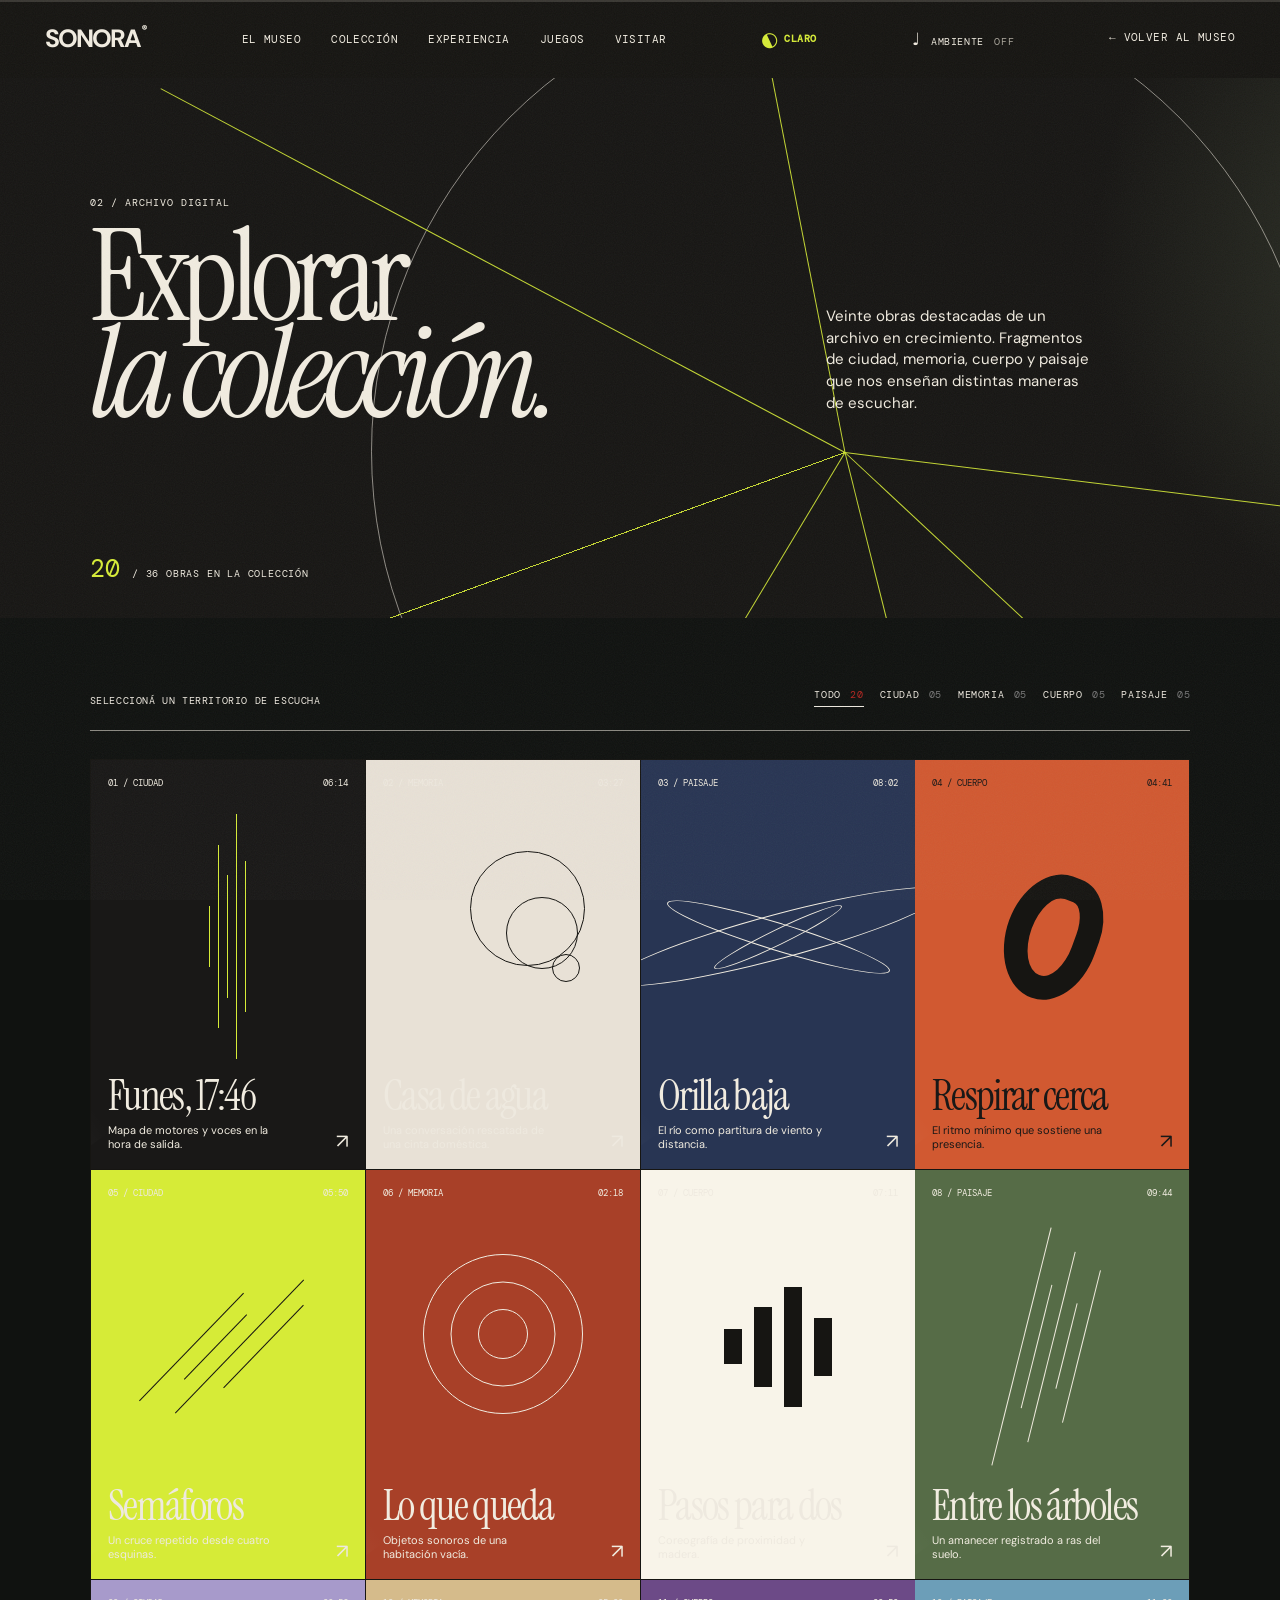
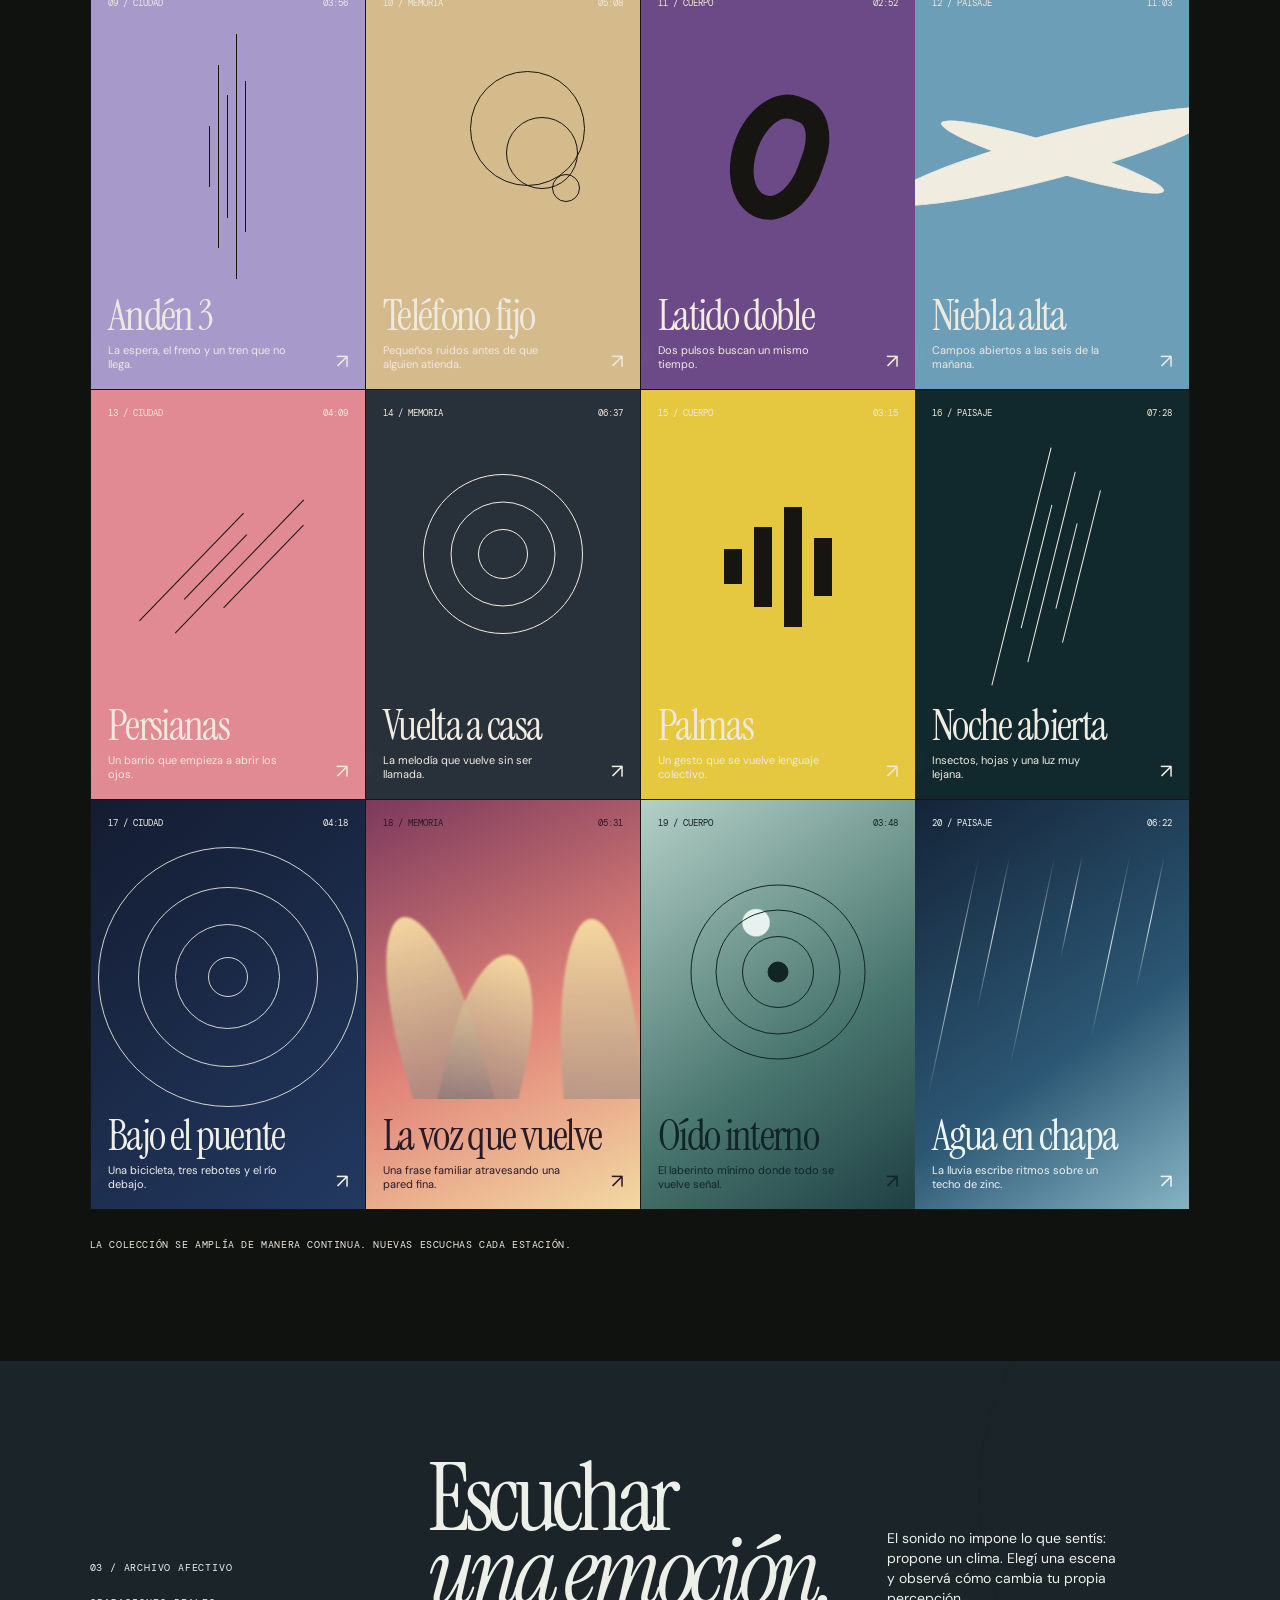
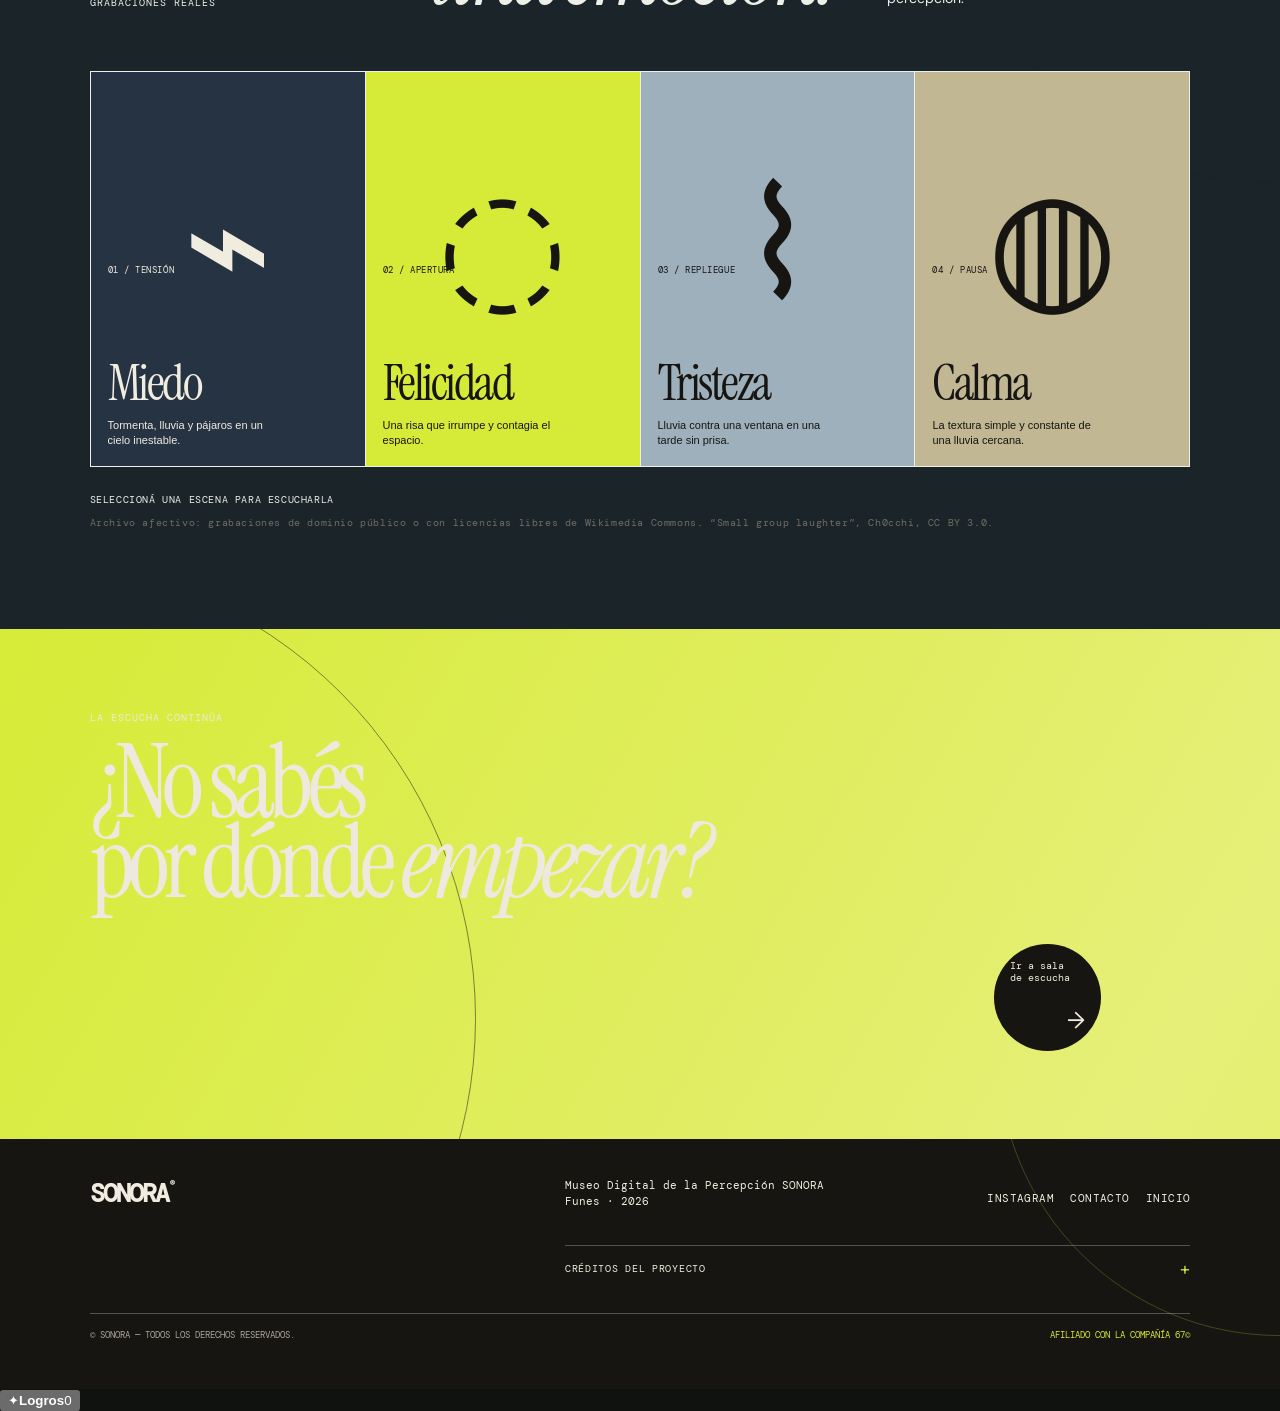
==== commit bb0f5a3b: "Add files via upload" ====
--- a/coleccion.html
+++ b/coleccion.html
@@ -21,7 +21,7 @@
       <a class="wordmark" href="assets/easter-egg.png" aria-label="SONORA, sorpresa">SONORA<span>®</span></a>
       <button class="menu-toggle" type="button" aria-expanded="false" aria-controls="navigation"><span></span><span></span><span class="sr-only">Abrir menú</span></button>
       <nav id="navigation" aria-label="Navegación principal">
-        <a href="index.html#museo">El museo</a><a href="coleccion.html" aria-current="page">Colección</a><a href="index.html#experiencia">Experiencia</a><a href="visitar.html">Visitar</a>
+        <a href="index.html#museo">El museo</a><a href="coleccion.html" aria-current="page">Colección</a><a href="index.html#experiencia">Experiencia</a><a href="juegos.html">Juegos</a><a href="visitar.html">Visitar</a>
       </nav>
       <button class="theme-toggle" type="button" data-theme-toggle aria-pressed="false" aria-label="Activar modo oscuro"><span aria-hidden="true">◐</span><b>Oscuro</b></button>
       <button class="ambient-toggle" id="ambient-toggle" type="button" aria-pressed="false"><span class="ambient-icon">♩</span> Ambiente <b>OFF</b></button>
@@ -82,5 +82,6 @@
     <script src="emotion-sounds.js"></script>
     <script src="coleccion.js"></script>
     <script src="museum-ui.js"></script>
+    <script src="achievements.js"></script>
   </body>
 </html>
--- a/refinements.css
+++ b/refinements.css
@@ -26,6 +26,7 @@
 
 /* Umbral de eco: una sala para percibir el sonido como distancia, materia y retorno. */
 .echo-chamber{display:grid;grid-template-columns:minmax(0,.9fr) minmax(0,1.1fr);min-height:760px;background:#0d1725;color:var(--cream);position:relative;overflow:hidden}.echo-copy{padding:11vw 8vw 9vw;position:relative;z-index:2;background:linear-gradient(145deg,#101c2c 0%,#111727 72%,#0c1420 100%)}.echo-copy::before{content:"";position:absolute;width:440px;aspect-ratio:1;border-radius:50%;border:1px solid rgba(200,232,255,.16);left:-225px;bottom:-180px;box-shadow:0 0 0 55px rgba(101,162,208,.025),0 0 0 130px rgba(101,162,208,.025);animation:echo-compass 24s linear infinite}.echo-copy .eyebrow{margin:20px 0 0;color:#9ac5e8}.echo-copy h2{font:clamp(60px,7.1vw,108px)/.76 var(--serif);letter-spacing:-.06em;font-weight:400;margin:0}.echo-copy h2 em{color:#b6e2ff}.echo-copy>p:not(.eyebrow){max-width:405px;font-size:15px;line-height:1.5;margin:42px 0 48px}.echo-legend{position:relative;z-index:1;display:flex;flex-wrap:wrap;gap:17px;font:9px var(--mono);letter-spacing:.07em;color:#aabdd0}.echo-legend span{display:inline-flex;align-items:center;gap:7px}.echo-legend i{display:block;width:7px;height:7px;border-radius:50%;background:#f3dd82;box-shadow:0 0 12px rgba(243,221,130,.75)}.echo-legend span:nth-child(2) i{background:#9ed8ff;box-shadow:0 0 12px rgba(158,216,255,.75)}.echo-legend span:nth-child(3) i{background:#dc8df0;box-shadow:0 0 12px rgba(220,141,240,.75)}
+.echo-games-link{position:relative;z-index:2;display:inline-flex;align-items:center;gap:12px;margin-top:28px;padding:12px 14px;border:1px solid rgba(182,226,255,.7);color:#eff8ff;text-decoration:none;font:9px var(--mono);letter-spacing:.065em;transition:background .25s ease,color .25s ease,transform .25s ease,box-shadow .25s ease}.echo-games-link b{font:17px var(--sans);font-weight:400}.echo-games-link:hover{background:#b6e2ff;color:#142131;transform:translate(-4px,-4px);box-shadow:5px 5px 0 #d6eb37}
 .echo-stage{--echo-distance:1.18;--echo-reverb:.69;--echo-x:50%;--echo-y:47%;position:relative;isolation:isolate;overflow:hidden;min-height:760px;padding:26px 8% 29px;background:radial-gradient(circle at var(--echo-x) var(--echo-y),rgba(144,219,255,calc(var(--echo-reverb) * .27)),transparent 16%),radial-gradient(circle at 79% 77%,rgba(175,104,212,.27),transparent 40%),linear-gradient(148deg,#132c46 0%,#15253a 52%,#221b42 100%);transition:background .45s ease}.echo-stage::before{content:"";position:absolute;z-index:-1;inset:-12%;background:repeating-radial-gradient(ellipse at 65% 74%,transparent 0 27px,rgba(185,229,255,.075) 28px 29px,transparent 30px 49px);transform:rotate(-9deg);animation:echo-topography 28s linear infinite}.echo-stage::after{content:"";position:absolute;z-index:-1;inset:0;opacity:.42;pointer-events:none;background-image:linear-gradient(120deg,transparent 0 47%,rgba(255,255,255,.08) 47.1% 47.25%,transparent 47.35%),radial-gradient(circle at 15% 22%,#d6eb37 0 1px,transparent 1.7px),radial-gradient(circle at 83% 17%,#f1ece0 0 1px,transparent 1.6px),radial-gradient(circle at 84% 69%,#94d8ff 0 1px,transparent 1.8px);background-size:auto,170px 190px,280px 250px,230px 210px}.echo-haze{position:absolute;inset:0;pointer-events:none;z-index:0}.echo-haze i{position:absolute;width:3px;border-radius:999px;background:linear-gradient(to bottom,transparent,rgba(209,237,255,.82),transparent);box-shadow:0 0 11px rgba(185,229,255,.52);animation:echo-rain 7s linear infinite}.echo-haze i:nth-child(1){height:95px;left:9%;top:-5%;animation-delay:-4.3s}.echo-haze i:nth-child(2){height:145px;left:26%;top:19%;animation-delay:-1.8s}.echo-haze i:nth-child(3){height:65px;left:64%;top:2%;animation-delay:-5.1s}.echo-haze i:nth-child(4){height:115px;left:83%;top:27%;animation-delay:-3.2s}.echo-haze i:nth-child(5){height:78px;left:48%;top:50%;animation-delay:-6.1s}.echo-haze i:nth-child(6){height:132px;left:93%;top:55%;animation-delay:-.8s}.echo-topline{position:relative;z-index:3;display:flex;justify-content:space-between;gap:16px;font:9px var(--mono);letter-spacing:.06em}.echo-topline span:last-child{color:#b7e5ff;text-align:right}.echo-field{position:absolute;inset:0;pointer-events:none}.echo-orbit{position:absolute;left:50%;top:49%;width:210px;aspect-ratio:1;border-radius:50%;border:1px solid rgba(211,238,255,.58);transform:translate(-50%,-50%) scale(var(--echo-distance));opacity:calc(.35 + var(--echo-reverb) * .38);box-shadow:0 0 28px rgba(149,218,255,.12),inset 0 0 32px rgba(149,218,255,.07);animation:echo-breathe 7s ease-in-out infinite}.orbit-two{width:360px;border-color:rgba(219,147,246,.42);animation-delay:-2.2s}.orbit-three{width:535px;border-color:rgba(243,221,130,.29);animation-delay:-4.5s}.echo-horizon{position:absolute;left:-8%;right:-8%;bottom:26%;height:1px;background:linear-gradient(90deg,transparent,rgba(214,235,55,.86),rgba(194,222,255,.58),transparent);box-shadow:0 0 18px rgba(214,235,55,.42);transform:rotate(-4deg)}.echo-glint{position:absolute;left:var(--echo-x);top:var(--echo-y);width:72px;aspect-ratio:1;border-radius:50%;transform:translate(-50%,-50%);background:radial-gradient(circle,rgba(247,241,205,.96) 0 3%,rgba(164,221,255,.55) 4% 10%,transparent 56%);filter:blur(.2px);transition:left .18s ease-out,top .18s ease-out}.echo-pulse{position:absolute;z-index:4;left:50%;top:49%;width:142px;aspect-ratio:1;border-radius:50%;border:1px solid rgba(247,241,205,.85);transform:translate(-50%,-50%);display:grid;place-items:center;overflow:visible;background:radial-gradient(circle at 35% 32%,#fbf5d4,#eacb84 43%,#bd805e 100%);color:#182133;cursor:pointer;font:10px/1.3 var(--mono);letter-spacing:.07em;box-shadow:0 0 0 14px rgba(243,221,130,.06),0 0 65px rgba(243,221,130,.28);transition:transform .35s cubic-bezier(.2,.8,.2,1),box-shadow .35s ease,filter .35s ease;animation:echo-source 5.8s ease-in-out infinite}.echo-pulse span{position:relative;z-index:2}.echo-pulse i{position:absolute;inset:-16px;border-radius:50%;border:1px solid rgba(243,221,130,.75);opacity:.68;animation:echo-ring 2.6s ease-out infinite}.echo-pulse:hover,.echo-pulse:focus-visible{outline:0;transform:translate(-50%,-50%) scale(1.11);filter:brightness(1.12);box-shadow:0 0 0 22px rgba(243,221,130,.09),0 0 88px rgba(243,221,130,.58)}.echo-readout{position:absolute;z-index:3;left:8%;right:8%;bottom:143px;display:flex;justify-content:space-between;align-items:center;font:9px var(--mono);letter-spacing:.075em;color:#b8ccdc}.echo-readout b{font-weight:400;color:#f3dd82}.echo-readout span:nth-child(2){font:clamp(24px,3vw,41px)/1 var(--serif);color:var(--cream);letter-spacing:-.04em}.echo-controls{position:absolute;z-index:3;left:8%;right:8%;bottom:28px;border-top:1px solid rgba(241,236,224,.31);padding-top:17px;display:grid;grid-template-columns:1fr 1fr;gap:18px;font:9px var(--mono);text-transform:uppercase;letter-spacing:.05em}.echo-controls label{display:grid;grid-template-columns:auto 1fr auto;align-items:center;gap:10px}.echo-controls input{min-width:0;accent-color:#f3dd82;cursor:ew-resize}.echo-controls output{color:#b7e5ff;white-space:nowrap;text-transform:none}.echo-stage.is-echoing .echo-orbit{animation:echo-outward 2.05s cubic-bezier(.14,.7,.2,1) both}.echo-stage.is-echoing .orbit-two{animation-delay:.16s}.echo-stage.is-echoing .orbit-three{animation-delay:.32s}.echo-stage.is-echoing .echo-pulse{animation:echo-strike .85s cubic-bezier(.2,.8,.2,1) both}.echo-stage.is-echoing .echo-horizon{animation:echo-horizon-flash 1.8s ease-out both}.echo-stage.is-echoing .echo-glint{animation:echo-glint-hit 1.5s ease-out both}@keyframes echo-compass{to{transform:rotate(360deg)}}@keyframes echo-topography{to{background-position:0 0,0 76px}}@keyframes echo-rain{to{transform:translateY(760px);opacity:0}}@keyframes echo-breathe{0%,100%{transform:translate(-50%,-50%) scale(calc(var(--echo-distance) * .96));opacity:calc(.26 + var(--echo-reverb) * .36)}50%{transform:translate(-50%,-50%) scale(calc(var(--echo-distance) * 1.04));opacity:calc(.42 + var(--echo-reverb) * .45)}}@keyframes echo-source{50%{filter:brightness(1.13);box-shadow:0 0 0 22px rgba(243,221,130,.09),0 0 84px rgba(243,221,130,.4)}}@keyframes echo-ring{to{transform:scale(1.9);opacity:0}}@keyframes echo-outward{0%{transform:translate(-50%,-50%) scale(calc(var(--echo-distance) * .35));opacity:.82}100%{transform:translate(-50%,-50%) scale(calc(var(--echo-distance) * 1.75));opacity:0}}@keyframes echo-strike{50%{transform:translate(-50%,-50%) scale(1.22);filter:brightness(1.45)}}@keyframes echo-horizon-flash{40%{opacity:1;box-shadow:0 0 35px rgba(214,235,55,.9)}100%{opacity:.28}}@keyframes echo-glint-hit{50%{transform:translate(-50%,-50%) scale(2.2);filter:brightness(1.7)}100%{transform:translate(-50%,-50%) scale(.8);opacity:.45}}
 
 /* Nuevos fragmentos del Archivo SONORA. */
